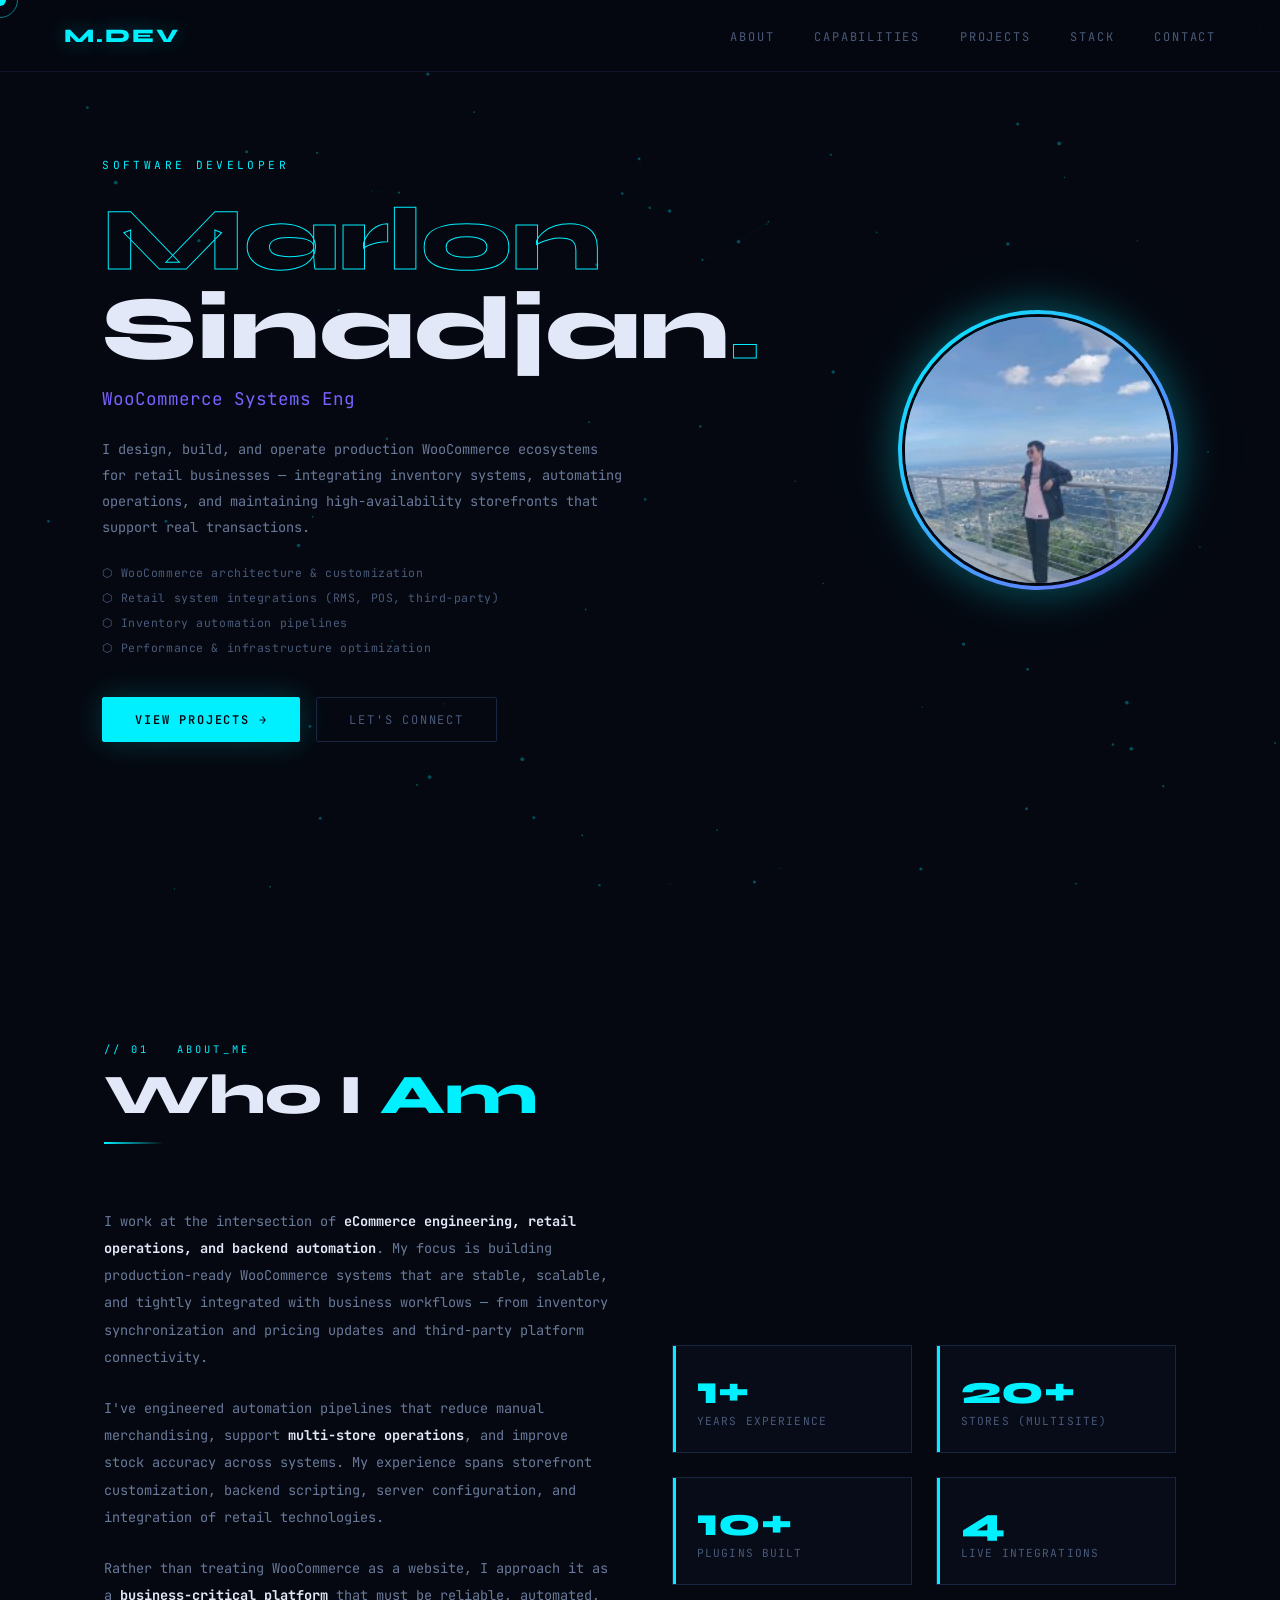
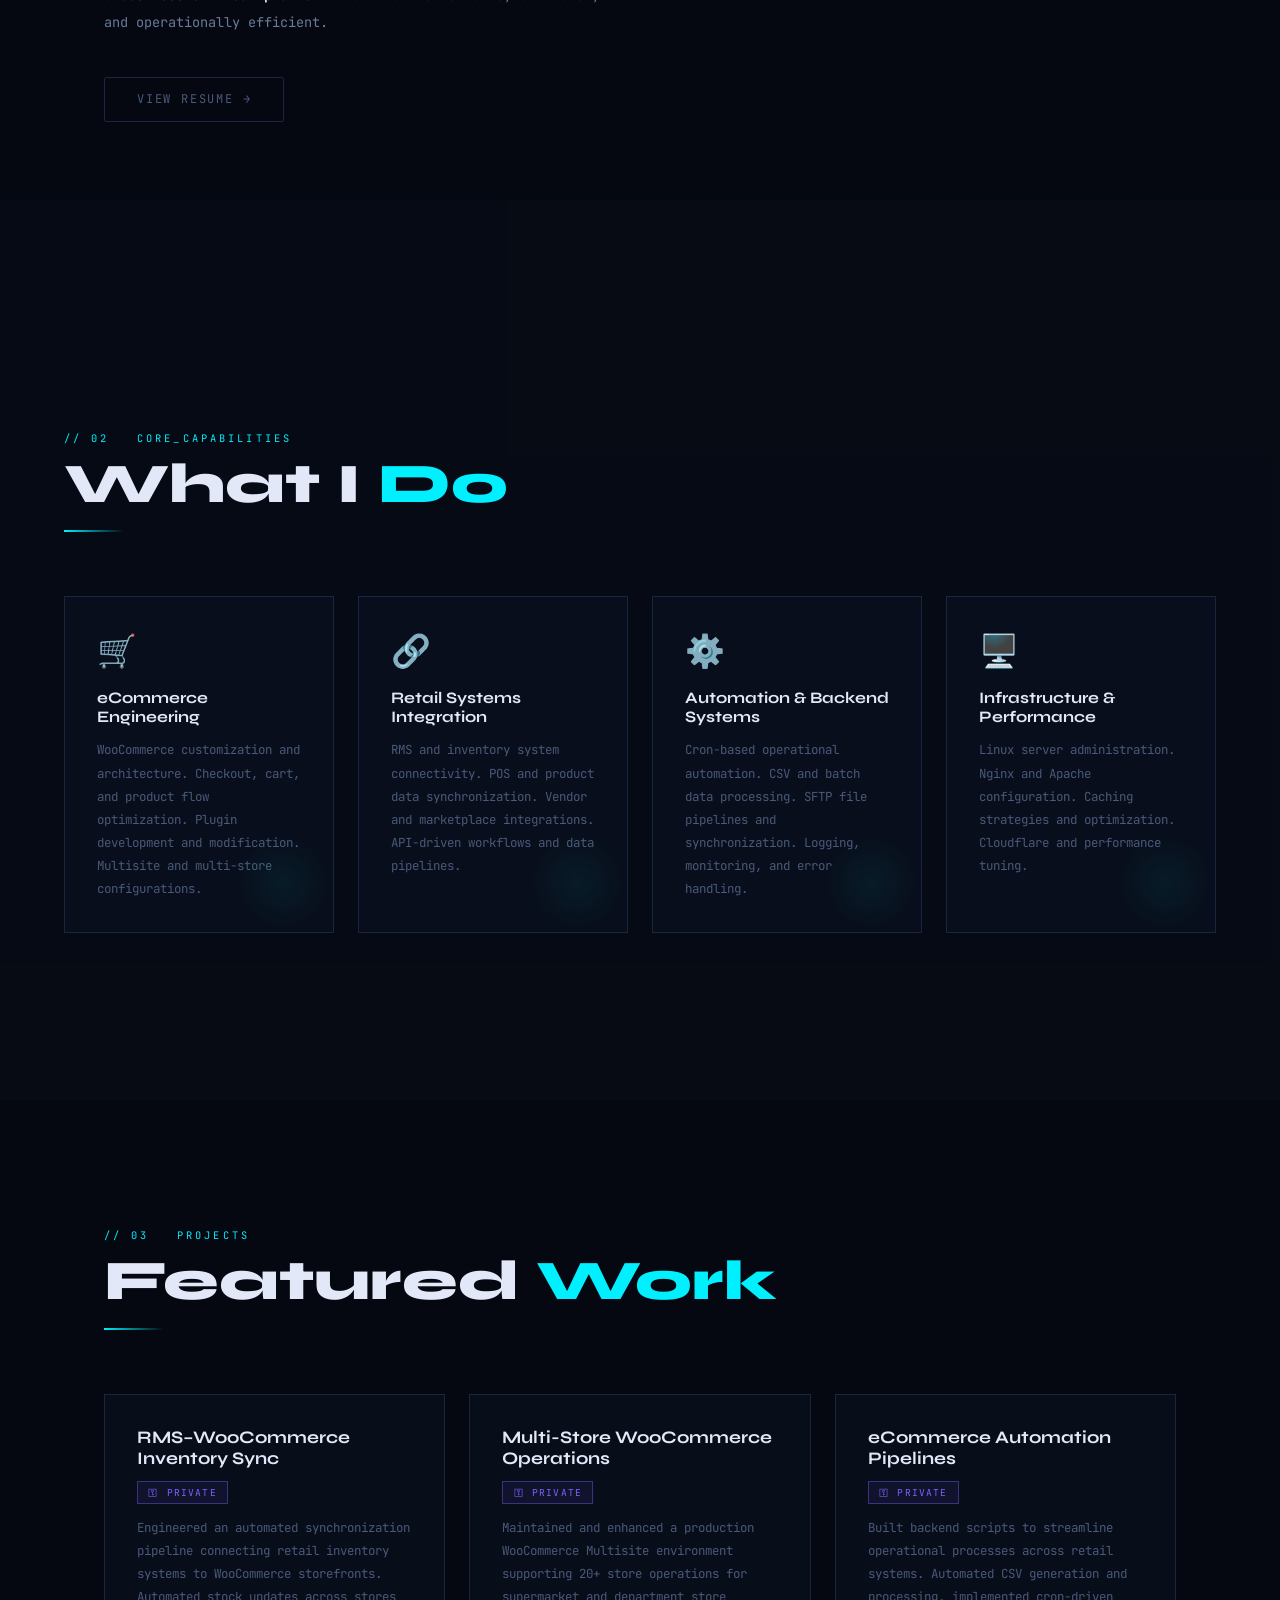
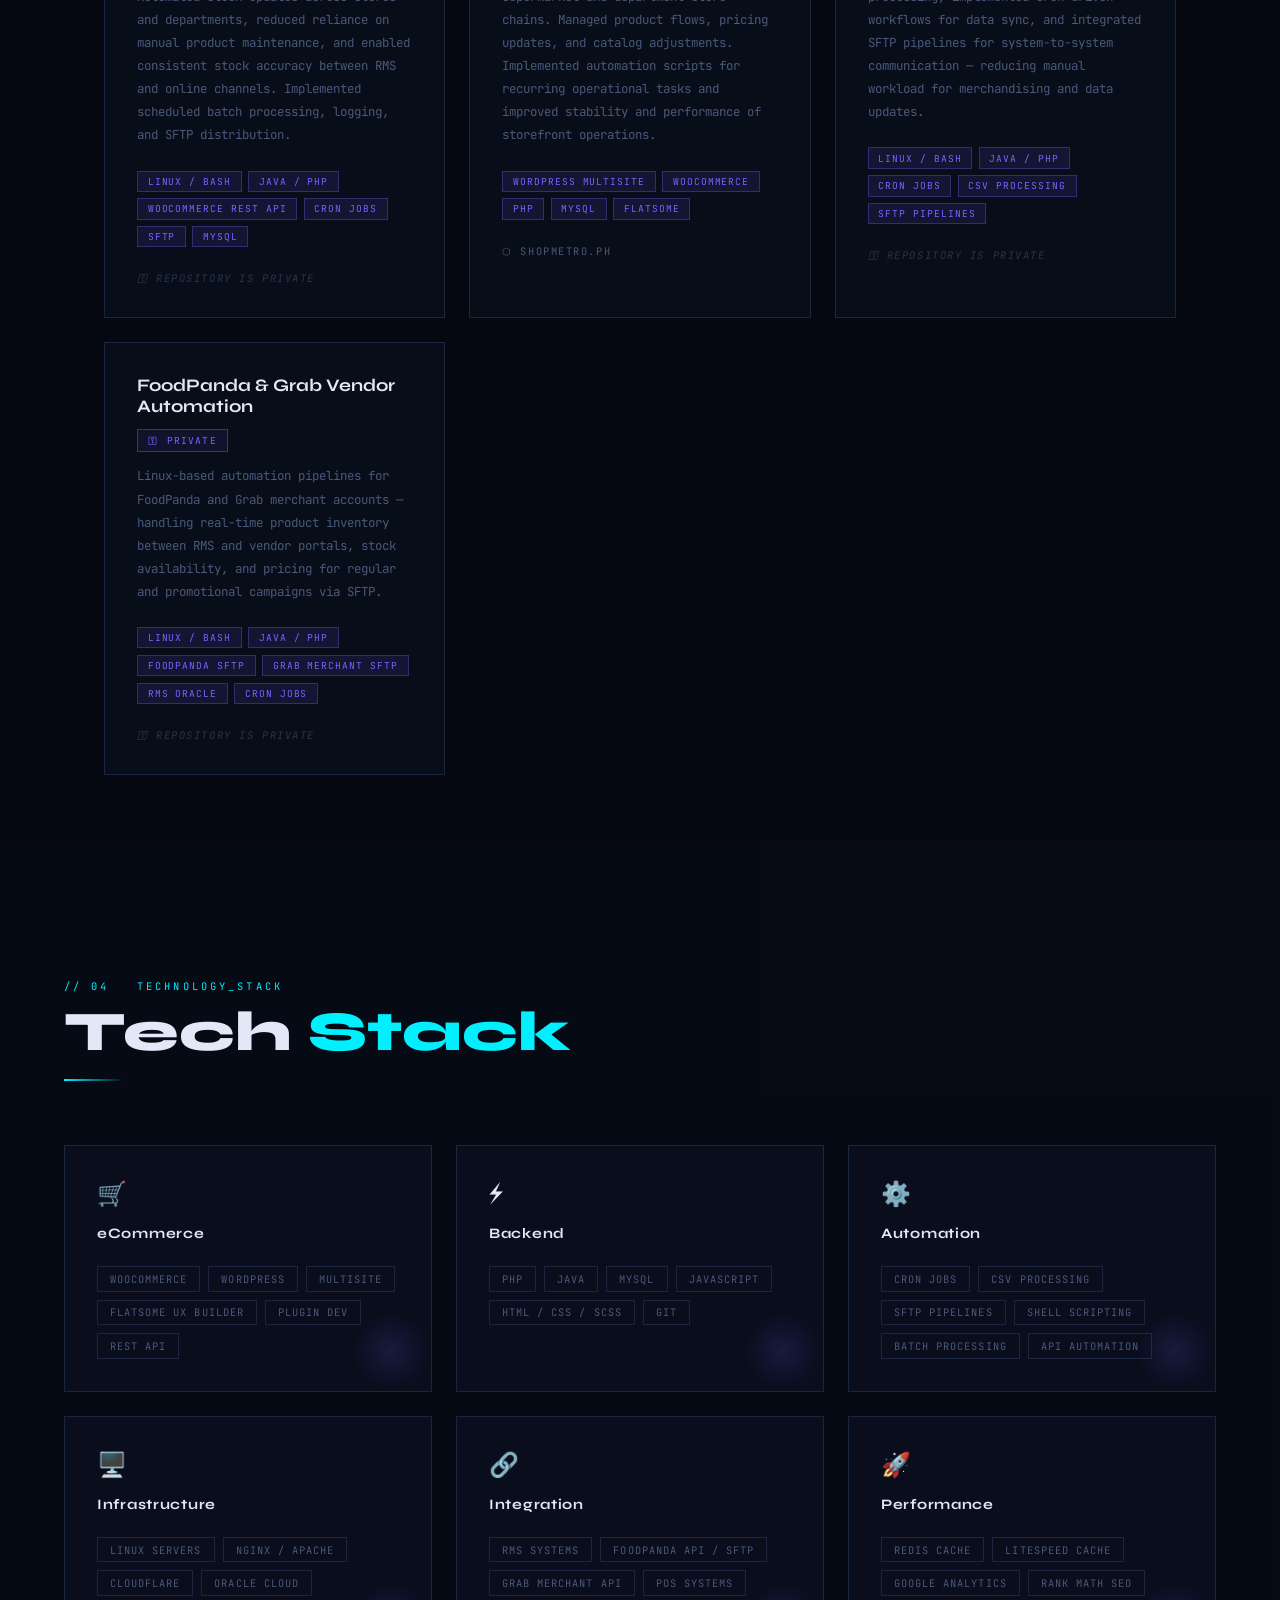
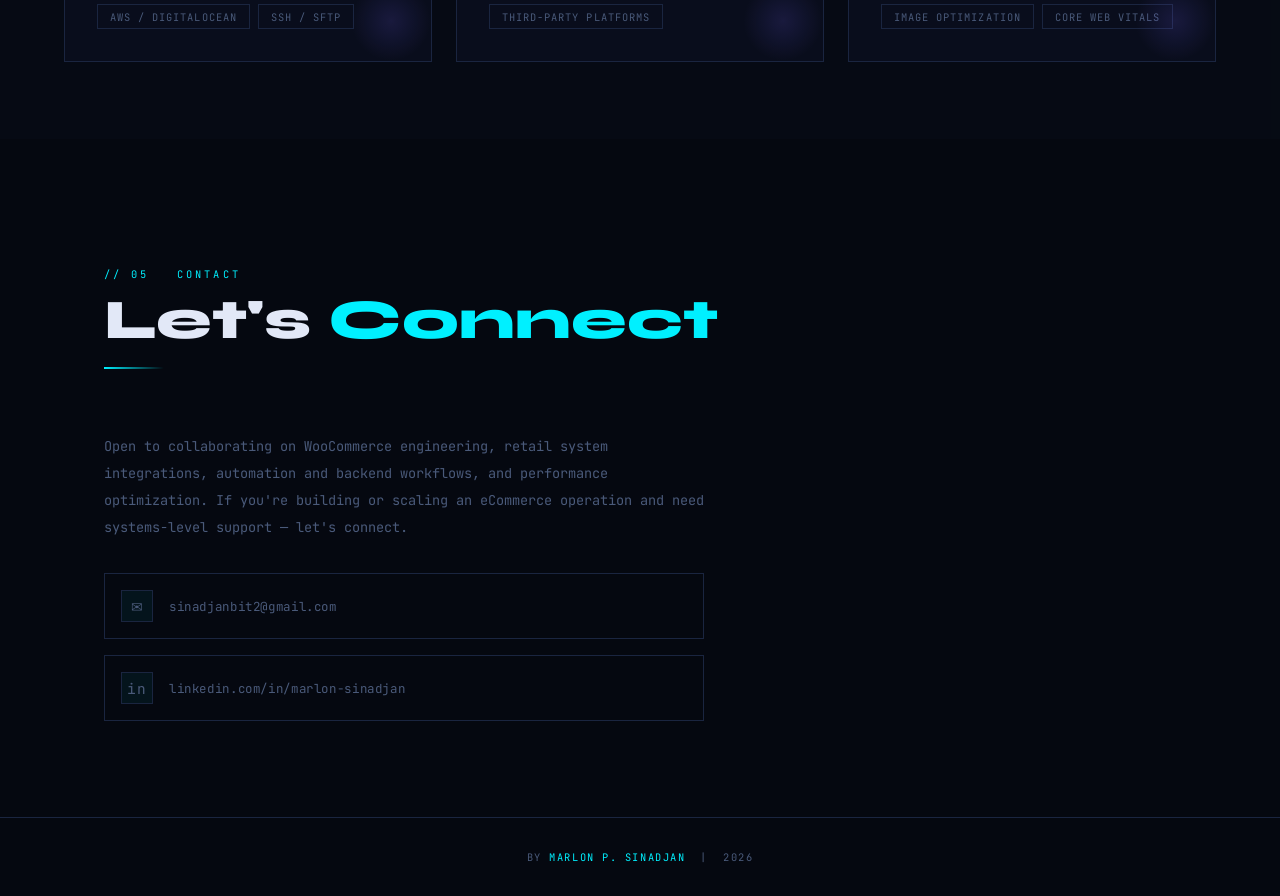
==== index.html @ 2c8cfad9 "Removed github contact link" ====
<!DOCTYPE html>
<html lang="en">
<head>
  <meta charset="UTF-8" />
  <meta name="viewport" content="width=device-width, initial-scale=1.0"/>
  <title>Marlon Sinadjan — Software Developer</title>

  <!-- Google Fonts -->
  <link
    href="https://fonts.googleapis.com/css2?family=Syne:wght@400;700;800&family=JetBrains+Mono:wght@300;400;600&display=swap"
    rel="stylesheet"
  />

  <!-- Stylesheet -->
  <link rel="stylesheet" href="style.css" />
</head>
<body>

  <!-- ── Custom Cursor ──────────────────────────────────── -->
  <div class="cursor"      id="cursor"></div>
  <div class="cursor-ring" id="cursorRing"></div>

  <!-- ── Animated Canvas Background ────────────────────── -->
  <canvas id="bg-canvas"></canvas>

  <!-- ── Navigation ─────────────────────────────────────── -->
  <nav>
    <div class="logo">M.DEV</div>
    <ul class="nav-links">
      <li><a href="#about">About</a></li>
      <li><a href="#capabilities">Capabilities</a></li>
      <li><a href="#projects">Projects</a></li>
      <li><a href="#stack">Stack</a></li>
      <li><a href="#contact">Contact</a></li>
    </ul>
  </nav>

  <!-- ── HERO ───────────────────────────────────────────── -->
  <section id="hero">
    <div class="hero-content">
      <div class="hero-text">
        <p class="hero-label">Software Developer</p>

        <h1 class="hero-name">
          <span class="glitch">Marlon</span><br>
          Sinadjan<span>.</span>
        </h1>

        <p class="hero-role">
          <span class="typed" id="typed"></span>
        </p>

        <p class="hero-desc">
          I design, build, and operate production WooCommerce ecosystems for retail businesses —
          integrating inventory systems, automating operations, and maintaining high-availability
          storefronts that support real transactions.
        </p>

        <div class="hero-specializations">
          <span class="hero-spec-item">⬡ WooCommerce architecture & customization</span>
          <span class="hero-spec-item">⬡ Retail system integrations (RMS, POS, third-party)</span>
          <span class="hero-spec-item">⬡ Inventory automation pipelines</span>
          <span class="hero-spec-item">⬡ Performance & infrastructure optimization</span>
        </div>

        <div class="hero-cta">
          <a href="#projects" class="btn btn-primary">View Projects →</a>
          <a href="#contact"  class="btn btn-ghost">Let's Connect</a>
        </div>
      </div>

      <div class="hero-photo">
        <div class="photo-ring">
          <img src="profile.jpg" alt="Marlon Sinadjan" />
        </div>
      </div>
    </div>
  </section>

  <!-- ── ABOUT ──────────────────────────────────────────── -->
  <section id="about">
    <div class="section-header">
      <span class="section-num">// 01 &nbsp; ABOUT_ME</span>
      <h2 class="section-title">Who I <span>Am</span></h2>
      <div class="section-line"></div>
    </div>

    <div class="about-grid">
      <div class="about-text">
        <p>
          I work at the intersection of <strong>eCommerce engineering, retail operations,
          and backend automation</strong>. My focus is building production-ready WooCommerce
          systems that are stable, scalable, and tightly integrated with business workflows —
          from inventory synchronization and pricing updates and third-party platform
          connectivity.
        </p>
        <p>
          I've engineered automation pipelines that reduce manual merchandising, support
          <strong>multi-store operations</strong>, and improve stock accuracy across systems.
          My experience spans storefront customization, backend scripting, server configuration,
          and integration of retail technologies.
        </p>
        <p>
          Rather than treating WooCommerce as a website, I approach it as a
          <strong>business-critical platform</strong> that must be reliable, automated,
          and operationally efficient.
        </p>
        <a href="https://drive.google.com/file/d/1f6jyJkYjkloH6QEk32rkkA7pidsAauLK/view?usp=drive_link"
           class="btn btn-ghost"
           style="margin-top: 1rem; display: inline-flex;"
           target="_blank"
           rel="noopener">
          View Resume →
        </a>
      </div>

      <div class="stat-grid">
        <div class="stat-card">
          <div class="stat-num">1+</div>
          <div class="stat-label">Years Experience</div>
        </div>
        <div class="stat-card">
          <div class="stat-num">20+</div>
          <div class="stat-label">Stores (Multisite)</div>
        </div>
        <div class="stat-card">
          <div class="stat-num">10+</div>
          <div class="stat-label">Plugins Built</div>
        </div>
        <div class="stat-card">
          <div class="stat-num">4</div>
          <div class="stat-label">Live Integrations</div>
        </div>
      </div>
    </div>
  </section>

  <!-- ── CORE CAPABILITIES ──────────────────────────────── -->
  <section id="capabilities">
    <div style="max-width: 1200px; margin: 0 auto; width: 100%;">
      <div class="section-header">
        <span class="section-num">// 02 &nbsp; CORE_CAPABILITIES</span>
        <h2 class="section-title">What I <span>Do</span></h2>
        <div class="section-line"></div>
      </div>

      <div class="spec-grid">

        <div class="spec-card">
          <span class="spec-icon">🛒</span>
          <h3 class="spec-title">eCommerce Engineering</h3>
          <p class="spec-desc">
            WooCommerce customization and architecture. Checkout, cart, and product flow
            optimization. Plugin development and modification. Multisite and multi-store
            configurations.
          </p>
        </div>

        <div class="spec-card">
          <span class="spec-icon">🔗</span>
          <h3 class="spec-title">Retail Systems Integration</h3>
          <p class="spec-desc">
            RMS and inventory system connectivity. POS and product data synchronization.
            Vendor and marketplace integrations. API-driven workflows and data pipelines.
          </p>
        </div>

        <div class="spec-card">
          <span class="spec-icon">⚙️</span>
          <h3 class="spec-title">Automation & Backend Systems</h3>
          <p class="spec-desc">
            Cron-based operational automation. CSV and batch data processing.
            SFTP file pipelines and synchronization. Logging, monitoring, and error handling.
          </p>
        </div>

        <div class="spec-card">
          <span class="spec-icon">🖥️</span>
          <h3 class="spec-title">Infrastructure & Performance</h3>
          <p class="spec-desc">
            Linux server administration. Nginx and Apache configuration.
            Caching strategies and optimization. Cloudflare and performance tuning.
          </p>
        </div>

      </div>
    </div>
  </section>

  <!-- ── PROJECTS ───────────────────────────────────────── -->
  <section id="projects">
    <div class="section-header">
      <span class="section-num">// 03 &nbsp; PROJECTS</span>
      <h2 class="section-title">Featured <span>Work</span></h2>
      <div class="section-line"></div>
    </div>

    <div class="projects-grid">

      <div class="project-card">
        <div class="project-title-row">
          <h3 class="project-name">RMS–WooCommerce Inventory Sync</h3>
          <span class="private-badge">⚿ Private</span>
        </div>
        <p class="project-desc">
          Engineered an automated synchronization pipeline connecting retail inventory systems
          to WooCommerce storefronts. Automated stock updates across stores and departments,
          reduced reliance on manual product maintenance, and enabled consistent stock accuracy
          between RMS and online channels. Implemented scheduled batch processing, logging,
          and SFTP distribution.
        </p>
        <div class="project-tech">
          <span class="tech-badge">Linux / Bash</span>
          <span class="tech-badge">Java / PHP</span>
          <span class="tech-badge">WooCommerce REST API</span>
          <span class="tech-badge">Cron Jobs</span>
          <span class="tech-badge">SFTP</span>
          <span class="tech-badge">MySQL</span>
        </div>
        <div class="project-links">
          <span class="project-link muted">⚿ Repository is Private</span>
        </div>
      </div>

      <div class="project-card">
        <div class="project-title-row">
          <h3 class="project-name">Multi-Store WooCommerce Operations</h3>
          <span class="private-badge">⚿ Private</span>
        </div>
        <p class="project-desc">
          Maintained and enhanced a production WooCommerce Multisite environment supporting
          20+ store operations for supermarket and department store chains. Managed product flows,
          pricing updates, and catalog adjustments. Implemented automation scripts for recurring
          operational tasks and improved stability and performance of storefront operations.
        </p>
        <div class="project-tech">
          <span class="tech-badge">WordPress Multisite</span>
          <span class="tech-badge">WooCommerce</span>
          <span class="tech-badge">PHP</span>
          <span class="tech-badge">MySQL</span>
          <span class="tech-badge">Flatsome</span>
        </div>
        <div class="project-links">
          <a href="https://shopmetro.ph" class="project-link" target="_blank" rel="noopener">⬡ shopmetro.ph</a>
        </div>
      </div>

      <div class="project-card">
        <div class="project-title-row">
          <h3 class="project-name">eCommerce Automation Pipelines</h3>
          <span class="private-badge">⚿ Private</span>
        </div>
        <p class="project-desc">
          Built backend scripts to streamline operational processes across retail systems.
          Automated CSV generation and processing, implemented cron-driven workflows for
          data sync, and integrated SFTP pipelines for system-to-system communication —
          reducing manual workload for merchandising and data updates.
        </p>
        <div class="project-tech">
          <span class="tech-badge">Linux / Bash</span>
          <span class="tech-badge">Java / PHP</span>
          <span class="tech-badge">Cron Jobs</span>
          <span class="tech-badge">CSV Processing</span>
          <span class="tech-badge">SFTP Pipelines</span>
        </div>
        <div class="project-links">
          <span class="project-link muted">⚿ Repository is Private</span>
        </div>
      </div>

      <div class="project-card">
        <div class="project-title-row">
          <h3 class="project-name">FoodPanda & Grab Vendor Automation</h3>
          <span class="private-badge">⚿ Private</span>
        </div>
        <p class="project-desc">
          Linux-based automation pipelines for FoodPanda and Grab merchant accounts —
          handling real-time product inventory between RMS and vendor portals, stock
          availability, and pricing for regular and promotional campaigns via SFTP.
        </p>
        <div class="project-tech">
          <span class="tech-badge">Linux / Bash</span>
          <span class="tech-badge">Java / PHP</span>
          <span class="tech-badge">FoodPanda SFTP</span>
          <span class="tech-badge">Grab Merchant SFTP</span>
          <span class="tech-badge">RMS Oracle</span>
          <span class="tech-badge">Cron Jobs</span>
        </div>
        <div class="project-links">
          <span class="project-link muted">⚿ Repository is Private</span>
        </div>
      </div>

    </div>
  </section>

  <!-- ── TECHNOLOGY STACK ────────────────────────────────── -->
  <section id="stack">
    <div class="section-header" style="max-width: 1200px; margin: 0 auto 4rem;">
      <span class="section-num">// 04 &nbsp; TECHNOLOGY_STACK</span>
      <h2 class="section-title">Tech <span>Stack</span></h2>
      <div class="section-line"></div>
    </div>

    <div class="skills-grid" style="max-width: 1200px; margin: 0 auto;">

      <div class="skill-category">
        <span class="cat-icon">🛒</span>
        <div class="cat-name">eCommerce</div>
        <div class="skill-tags">
          <span class="tag">WooCommerce</span>
          <span class="tag">WordPress</span>
          <span class="tag">Multisite</span>
          <span class="tag">Flatsome UX Builder</span>
          <span class="tag">Plugin Dev</span>
          <span class="tag">REST API</span>
        </div>
      </div>

      <div class="skill-category">
        <span class="cat-icon">⚡</span>
        <div class="cat-name">Backend</div>
        <div class="skill-tags">
          <span class="tag">PHP</span>
          <span class="tag">Java</span>
          <span class="tag">MySQL</span>
          <span class="tag">JavaScript</span>
          <span class="tag">HTML / CSS / SCSS</span>
          <span class="tag">Git</span>
        </div>
      </div>

      <div class="skill-category">
        <span class="cat-icon">⚙️</span>
        <div class="cat-name">Automation</div>
        <div class="skill-tags">
          <span class="tag">Cron Jobs</span>
          <span class="tag">CSV Processing</span>
          <span class="tag">SFTP Pipelines</span>
          <span class="tag">Shell Scripting</span>
          <span class="tag">Batch Processing</span>
          <span class="tag">API Automation</span>
        </div>
      </div>

      <div class="skill-category">
        <span class="cat-icon">🖥️</span>
        <div class="cat-name">Infrastructure</div>
        <div class="skill-tags">
          <span class="tag">Linux Servers</span>
          <span class="tag">Nginx / Apache</span>
          <span class="tag">Cloudflare</span>
          <span class="tag">Oracle Cloud</span>
          <span class="tag">AWS / DigitalOcean</span>
          <span class="tag">SSH / SFTP</span>
        </div>
      </div>

      <div class="skill-category">
        <span class="cat-icon">🔗</span>
        <div class="cat-name">Integration</div>
        <div class="skill-tags">
          <span class="tag">RMS Systems</span>
          <span class="tag">FoodPanda API / SFTP</span>
          <span class="tag">Grab Merchant API</span>
          <span class="tag">POS Systems</span>
          <span class="tag">Third-party Platforms</span>
        </div>
      </div>

      <div class="skill-category">
        <span class="cat-icon">🚀</span>
        <div class="cat-name">Performance</div>
        <div class="skill-tags">
          <span class="tag">Redis Cache</span>
          <span class="tag">LiteSpeed Cache</span>
          <span class="tag">Google Analytics</span>
          <span class="tag">Rank Math SEO</span>
          <span class="tag">Image Optimization</span>
          <span class="tag">Core Web Vitals</span>
        </div>
      </div>

    </div>
  </section>

  <!-- ── CONTACT ────────────────────────────────────────── -->
  <section id="contact">
    <div class="section-header">
      <span class="section-num">// 05 &nbsp; CONTACT</span>
      <h2 class="section-title">Let's <span>Connect</span></h2>
      <div class="section-line"></div>
    </div>

    <div class="contact-inner">
      <p class="contact-desc">
        Open to collaborating on WooCommerce engineering, retail system integrations,
        automation and backend workflows, and performance optimization. If you're building
        or scaling an eCommerce operation and need systems-level support — let's connect.
      </p>
      <div class="contact-links">

        <a href="mailto:sinadjanbit2@gmail.com" class="contact-link">
          <span class="link-icon">✉</span>
          sinadjanbit2@gmail.com
        </a>

        <!-- <a href="https://github.com/suigeneris1224" class="contact-link" target="_blank" rel="noopener">
          <span class="link-icon">⌥</span>
          github.com/suigeneris1224
        </a> -->

        <a href="https://www.linkedin.com/in/marlon-sinadjan-057580258" class="contact-link" target="_blank" rel="noopener">
          <span class="link-icon">in</span>
          linkedin.com/in/marlon-sinadjan
        </a>

      </div>
    </div>
  </section>

  <!-- ── Footer ─────────────────────────────────────────── -->
  <footer>
    <p>By <span>Marlon P. Sinadjan</span> &nbsp;|&nbsp; 2026</p>
  </footer>

  <!-- Script with defer -->
  <script src="main.js" defer></script>

</body>
</html>
---- style.css ----
/* ============================================================
   PORTFOLIO — Marlon Sinadjan
   style.css
   ============================================================ */

/* ── CSS Variables ────────────────────────────────────────── */
:root {
  --bg:      #050810;
  --surface: #0b1120;
  --border:  #1a2540;
  --accent:  #00f0ff;
  --accent2: #7b61ff;
  --text:    #e2e8f7;
  --muted:   #4a5a7a;
  --glow:    0 0 20px rgba(0, 240, 255, 0.3);
}

/* ── Reset ────────────────────────────────────────────────── */
*, *::before, *::after { box-sizing: border-box; margin: 0; padding: 0; }
html { scroll-behavior: smooth; }
body {
  font-family: 'JetBrains Mono', monospace;
  background: var(--bg);
  color: var(--text);
  overflow-x: hidden;
  cursor: none;
}

/* ── Custom Cursor ────────────────────────────────────────── */
.cursor {
  position: fixed; top: 0; left: 0;
  width: 12px; height: 12px;
  background: var(--accent);
  border-radius: 50%;
  pointer-events: none;
  z-index: 9999;
  display: block; opacity: 1;
  transition: transform 0.1s;
  mix-blend-mode: screen;
}
.cursor-ring {
  position: fixed; top: 0; left: 0;
  width: 36px; height: 36px;
  border: 1px solid rgba(0, 240, 255, 0.5);
  border-radius: 50%;
  pointer-events: none;
  z-index: 9998;
  display: block; opacity: 1;
  transition: transform 0.15s, width 0.2s, height 0.2s;
}

/* ── Canvas Background ────────────────────────────────────── */
#bg-canvas { position: fixed; inset: 0; z-index: 0; opacity: 0.5; }

/* ── Navigation ───────────────────────────────────────────── */
nav {
  position: fixed; top: 0; left: 0; right: 0;
  z-index: 100;
  display: flex; justify-content: space-between; align-items: center;
  padding: 1.5rem 4rem;
  border-bottom: 1px solid rgba(26, 37, 64, 0.5);
  backdrop-filter: blur(20px);
  background: rgba(5, 8, 16, 0.7);
}
.logo {
  font-family: 'Syne', sans-serif; font-weight: 800; font-size: 1.2rem;
  color: var(--accent); letter-spacing: 0.1em; text-shadow: var(--glow);
}
.nav-links { display: flex; gap: 2.5rem; list-style: none; }
.nav-links a {
  color: var(--muted); text-decoration: none; font-size: 0.75rem;
  letter-spacing: 0.15em; text-transform: uppercase;
  transition: color 0.3s; position: relative;
}
.nav-links a::after {
  content: ''; position: absolute; bottom: -4px; left: 0; right: 0;
  height: 1px; background: var(--accent);
  transform: scaleX(0); transition: transform 0.3s;
}
.nav-links a:hover { color: var(--accent); }
.nav-links a:hover::after { transform: scaleX(1); }

/* ── Sections ─────────────────────────────────────────────── */
section {
  position: relative; z-index: 1;
  min-height: 100vh;
  display: flex; flex-direction: column; justify-content: center;
  padding: 8rem 4rem 4rem;
  max-width: 1200px; margin: 0 auto;
}

/* ── Hero ─────────────────────────────────────────────────── */
#hero {
  min-height: 100vh; max-width: 100%;
  padding: 0 8vw; justify-content: center;
}

.hero-content {
  display: flex;
  align-items: center;
  justify-content: space-between;
  gap: 4rem;
  width: 100%;
}

.hero-text { flex: 1; }

.hero-label {
  font-size: 0.7rem; letter-spacing: 0.3em; color: var(--accent);
  text-transform: uppercase; margin-bottom: 1.5rem;
  opacity: 0; animation: fadeUp 0.8s 0.3s forwards;
}
.hero-name {
  font-family: 'Syne', sans-serif;
  font-size: clamp(3rem, 7vw, 6rem); font-weight: 800; line-height: 1.0;
  margin-bottom: 0.75rem; opacity: 0; animation: fadeUp 0.8s 0.5s forwards;
}
.hero-name span { color: transparent; -webkit-text-stroke: 1px var(--accent); }

.hero-role {
  font-size: clamp(0.85rem, 1.8vw, 1.1rem);
  color: var(--accent2);
  margin-bottom: 1.5rem;
  min-height: 1.5em;
  opacity: 0; animation: fadeUp 0.8s 0.7s forwards;
}

.hero-desc {
  max-width: 520px; font-size: 0.85rem; line-height: 1.9; color: #6a7a9a;
  margin-bottom: 1.5rem; opacity: 0; animation: fadeUp 0.8s 0.9s forwards;
}

.hero-specializations {
  display: flex; flex-direction: column; gap: 0.4rem;
  margin-bottom: 2.5rem;
  opacity: 0; animation: fadeUp 0.8s 1.0s forwards;
}

.hero-spec-item {
  font-size: 0.72rem;
  color: var(--muted);
  letter-spacing: 0.05em;
  line-height: 1.6;
}

.hero-cta {
  display: flex; gap: 1rem; flex-wrap: wrap;
  opacity: 0; animation: fadeUp 0.8s 1.1s forwards;
}

/* ── Profile Photo ────────────────────────────────────────── */
.hero-photo {
  flex-shrink: 0;
  opacity: 0;
  animation: fadeUp 0.8s 1.3s forwards;
}

.photo-ring {
  position: relative;
  width: 280px; height: 280px;
  border-radius: 50%;
  padding: 4px;
  background: linear-gradient(135deg, var(--accent), var(--accent2));
  box-shadow: 0 0 40px rgba(0, 240, 255, 0.3), 0 0 80px rgba(0, 240, 255, 0.1);
  animation: glowPulse 4s ease-in-out infinite;
}

.photo-ring img {
  width: 100%; height: 100%;
  border-radius: 50%;
  object-fit: cover;
  object-position: top;
  border: 3px solid var(--bg);
  display: block;
}

@keyframes glowPulse {
  0%, 100% { box-shadow: 0 0 40px rgba(0, 240, 255, 0.4), 0 0 80px rgba(0, 240, 255, 0.1); }
  50%       { box-shadow: 0 0 40px rgba(123, 97, 255, 0.4), 0 0 80px rgba(123, 97, 255, 0.15); }
}

/* ── Buttons ──────────────────────────────────────────────── */
.btn {
  display: inline-flex; align-items: center; gap: 0.5rem;
  padding: 0.85rem 2rem;
  font-family: 'JetBrains Mono', monospace; font-size: 0.75rem;
  letter-spacing: 0.15em; text-transform: uppercase;
  text-decoration: none; border-radius: 2px; transition: all 0.3s; cursor: none;
}
.btn-primary {
  background: var(--accent); color: var(--bg); font-weight: 600;
  border: 1px solid var(--accent); box-shadow: 0 0 30px rgba(0, 240, 255, 0.2);
}
.btn-primary:hover {
  background: transparent; color: var(--accent);
  box-shadow: 0 0 40px rgba(0, 240, 255, 0.4);
}
.btn-ghost { background: transparent; color: var(--muted); border: 1px solid var(--border); }
.btn-ghost:hover { border-color: var(--accent2); color: var(--accent2); }

/* ── Section Header ───────────────────────────────────────── */
.section-header {
  margin-bottom: 4rem;
  opacity: 1; transform: none; transition: none;
}
.section-header.visible { opacity: 1; transform: none; }

@media (prefers-reduced-motion: reduce) {
  .section-header, .skill-category, .project-card, .spec-card {
    opacity: 1 !important; transform: none !important; transition: none !important;
  }
}

.section-num {
  font-size: 0.65rem; letter-spacing: 0.3em; color: var(--accent);
  text-transform: uppercase; display: block; margin-bottom: 0.5rem;
}
.section-title {
  font-family: 'Syne', sans-serif;
  font-size: clamp(2rem, 5vw, 3.5rem); font-weight: 800; line-height: 1.1;
}
.section-title span { color: var(--accent); }
.section-line {
  width: 60px; height: 2px;
  background: linear-gradient(to right, var(--accent), transparent); margin-top: 1rem;
}

/* ── About ────────────────────────────────────────────────── */
.about-grid { display: grid; grid-template-columns: 1fr 1fr; gap: 4rem; align-items: center; }
.about-text p { font-size: 0.85rem; line-height: 2; color: #6a7a9a; margin-bottom: 1.5rem; }
.about-text p strong { color: var(--text); }
.stat-grid { display: grid; grid-template-columns: 1fr 1fr; gap: 1.5rem; }
.stat-card {
  border: 1px solid var(--border); padding: 1.5rem;
  position: relative; overflow: hidden;
  transition: border-color 0.3s; background: rgba(11, 17, 32, 0.5);
}
.stat-card::before {
  content: ''; position: absolute; top: 0; left: 0;
  width: 3px; height: 100%; background: var(--accent);
}
.stat-card:hover { border-color: var(--accent); }
.stat-num {
  font-family: 'Syne', sans-serif; font-size: 2.5rem; font-weight: 800;
  color: var(--accent); line-height: 1;
}
.stat-label {
  font-size: 0.7rem; color: var(--muted); letter-spacing: 0.1em;
  text-transform: uppercase; margin-top: 0.25rem;
}

/* ── Capabilities / Specializations ──────────────────────── */
#capabilities { background: rgba(11, 17, 32, 0.3); max-width: 100%; }
.spec-grid { display: grid; grid-template-columns: repeat(auto-fit, minmax(260px, 1fr)); gap: 1.5rem; }
.spec-card {
  border: 1px solid var(--border); padding: 2rem;
  background: rgba(11, 17, 32, 0.6);
  position: relative; overflow: hidden;
  opacity: 1; transform: none;
  transition: border-color 0.3s, box-shadow 0.3s;
}
.spec-card.visible { opacity: 1; transform: none; }
.spec-card::after {
  content: ''; position: absolute; bottom: 0; right: 0;
  width: 100px; height: 100px;
  background: radial-gradient(circle, rgba(0, 240, 255, 0.06), transparent 70%);
  pointer-events: none;
}
.spec-card:hover {
  border-color: var(--accent);
  transform: translateY(-3px);
  box-shadow: 0 12px 40px rgba(0, 240, 255, 0.08);
}
.spec-icon { font-size: 2rem; margin-bottom: 1rem; display: block; }
.spec-title {
  font-family: 'Syne', sans-serif; font-size: 1rem; font-weight: 700;
  margin-bottom: 0.75rem; color: var(--text);
}
.spec-desc { font-size: 0.78rem; line-height: 1.85; color: var(--muted); }

/* ── Technology Stack ─────────────────────────────────────── */
#stack { background: rgba(11, 17, 32, 0.3); max-width: 100%; }
#stack > * { max-width: 1200px; margin-left: auto; margin-right: auto; width: 100%; }
.skills-grid { display: grid; grid-template-columns: repeat(auto-fit, minmax(280px, 1fr)); gap: 1.5rem; }
.skill-category {
  border: 1px solid var(--border); padding: 2rem;
  background: rgba(11, 17, 32, 0.7);
  position: relative; overflow: hidden;
  opacity: 1; transform: none;
  transition: border-color 0.3s;
}
.skill-category.visible { opacity: 1; transform: none; }
.skill-category:hover { border-color: var(--accent2); }
.skill-category::after {
  content: ''; position: absolute; bottom: 0; right: 0;
  width: 80px; height: 80px;
  background: radial-gradient(circle, rgba(123, 97, 255, 0.15), transparent 70%);
}
.cat-icon { font-size: 1.5rem; margin-bottom: 1rem; display: block; }
.cat-name {
  font-family: 'Syne', sans-serif; font-size: 0.9rem; font-weight: 700;
  color: var(--text); margin-bottom: 1.5rem; letter-spacing: 0.05em;
}
.skill-tags { display: flex; flex-wrap: wrap; gap: 0.5rem; }
.tag {
  font-size: 0.65rem; letter-spacing: 0.1em; padding: 0.3rem 0.75rem;
  border: 1px solid var(--border); color: var(--muted);
  text-transform: uppercase; transition: all 0.2s;
}
.tag:hover { border-color: var(--accent); color: var(--accent); background: rgba(0, 240, 255, 0.05); }

/* ── Private Badge ────────────────────────────────────────── */
.project-title-row {
  display: flex; align-items: center; justify-content: space-between;
  gap: 0.75rem; margin-bottom: 0.75rem; flex-wrap: wrap;
}
.project-title-row .project-name { margin-bottom: 0; }
.private-badge {
  font-size: 0.6rem; letter-spacing: 0.12em; text-transform: uppercase;
  padding: 0.25rem 0.65rem;
  border: 1px solid rgba(123, 97, 255, 0.4);
  background: rgba(123, 97, 255, 0.08);
  color: var(--accent2); white-space: nowrap; flex-shrink: 0;
}
.project-link.muted {
  color: var(--muted); opacity: 0.5;
  cursor: default; pointer-events: none; font-style: italic;
}

/* ── Projects ─────────────────────────────────────────────── */
.projects-grid { display: grid; grid-template-columns: repeat(auto-fit, minmax(340px, 1fr)); gap: 1.5rem; }
.project-card {
  border: 1px solid var(--border); background: rgba(11, 17, 32, 0.7);
  padding: 2rem; position: relative; overflow: hidden;
  opacity: 1; transform: none;
  transition: border-color 0.3s, box-shadow 0.4s, transform 0.3s;
}
.project-card.visible { opacity: 1; transform: none; }
.project-card::before {
  content: ''; position: absolute; top: -1px; left: 0;
  width: 0; height: 2px;
  background: linear-gradient(to right, var(--accent), var(--accent2));
  transition: width 0.4s;
}
.project-card:hover::before { width: 100%; }
.project-card:hover {
  border-color: rgba(0, 240, 255, 0.3);
  box-shadow: 0 20px 60px rgba(0, 0, 0, 0.5), 0 0 30px rgba(0, 240, 255, 0.05);
  transform: translateY(-4px);
}
.project-name { font-family: 'Syne', sans-serif; font-size: 1.1rem; font-weight: 700; margin-bottom: 0.75rem; }
.project-desc { font-size: 0.78rem; line-height: 1.85; color: var(--muted); margin-bottom: 1.5rem; }
.project-tech { display: flex; flex-wrap: wrap; gap: 0.4rem; margin-bottom: 1.5rem; }
.tech-badge {
  font-size: 0.6rem; padding: 0.2rem 0.6rem;
  background: rgba(123, 97, 255, 0.1);
  border: 1px solid rgba(123, 97, 255, 0.3);
  color: var(--accent2); text-transform: uppercase; letter-spacing: 0.1em;
}
.project-links { display: flex; gap: 1rem; }
.project-link {
  font-size: 0.65rem; letter-spacing: 0.15em; text-transform: uppercase;
  color: var(--muted); text-decoration: none;
  display: flex; align-items: center; gap: 0.4rem; transition: color 0.2s;
}
.project-link:hover { color: var(--accent); }

/* ── Contact ──────────────────────────────────────────────── */
#contact { min-height: auto; padding-bottom: 6rem; }
.contact-inner { display: flex; flex-direction: column; max-width: 600px; gap: 2rem; }
.contact-desc { font-size: 0.85rem; line-height: 2; color: var(--muted); }
.contact-links { display: flex; flex-direction: column; gap: 1rem; }
.contact-link {
  display: flex; align-items: center; gap: 1rem;
  text-decoration: none; color: var(--muted);
  font-size: 0.78rem; letter-spacing: 0.05em;
  padding: 1rem; border: 1px solid var(--border);
  transition: color 0.3s, border-color 0.3s, padding-left 0.3s;
}
.contact-link:hover { color: var(--accent); border-color: var(--accent); padding-left: 1.5rem; }
.contact-link .link-icon {
  width: 32px; height: 32px;
  background: rgba(0, 240, 255, 0.05);
  border: 1px solid var(--border);
  display: flex; align-items: center; justify-content: center;
  font-size: 0.9rem; flex-shrink: 0;
}

/* ── Footer ───────────────────────────────────────────────── */
footer {
  position: relative; z-index: 1; text-align: center; padding: 2rem;
  border-top: 1px solid var(--border);
  font-size: 0.65rem; letter-spacing: 0.15em; color: var(--muted); text-transform: uppercase;
}
footer span { color: var(--accent); }

/* ── Scrollbar ────────────────────────────────────────────── */
::-webkit-scrollbar { width: 4px; }
::-webkit-scrollbar-track { background: var(--bg); }
::-webkit-scrollbar-thumb { background: var(--accent2); }

/* ── Animations ───────────────────────────────────────────── */
@keyframes fadeUp {
  from { opacity: 0; transform: translateY(30px); }
  to   { opacity: 1; transform: none; }
}
.hero-name:hover .glitch { animation: glitch 0.4s steps(1) forwards; }
@keyframes glitch {
  0%   { text-shadow: 2px 0 var(--accent), -2px 0 var(--accent2); }
  25%  { text-shadow: -3px 0 var(--accent2), 3px 0 var(--accent); }
  50%  { text-shadow: 3px 2px var(--accent), -3px -2px var(--accent2); }
  75%  { text-shadow: -2px 3px var(--accent2), 2px -3px var(--accent); }
  100% { text-shadow: none; }
}

/* ── Responsive ───────────────────────────────────────────── */
@media (max-width: 900px) {
  .hero-content { flex-direction: column-reverse; text-align: center; gap: 2.5rem; }
  .photo-ring { width: 200px; height: 200px; }
  .hero-cta { justify-content: center; }
  .hero-specializations { align-items: center; }
  .hero-desc { max-width: 100%; }
}

@media (max-width: 768px) {
  nav { padding: 1.2rem 1.5rem; }
  .nav-links { gap: 1rem; font-size: 0.65rem; }
  section { padding: 6rem 1.5rem 3rem; }
  #hero { padding: 4rem 1.5rem 3rem; min-height: auto; }
  .about-grid { grid-template-columns: 1fr; gap: 2rem; }
  .hero-name { font-size: clamp(2.5rem, 12vw, 4rem); }
  .photo-ring { width: 160px; height: 160px; }
}
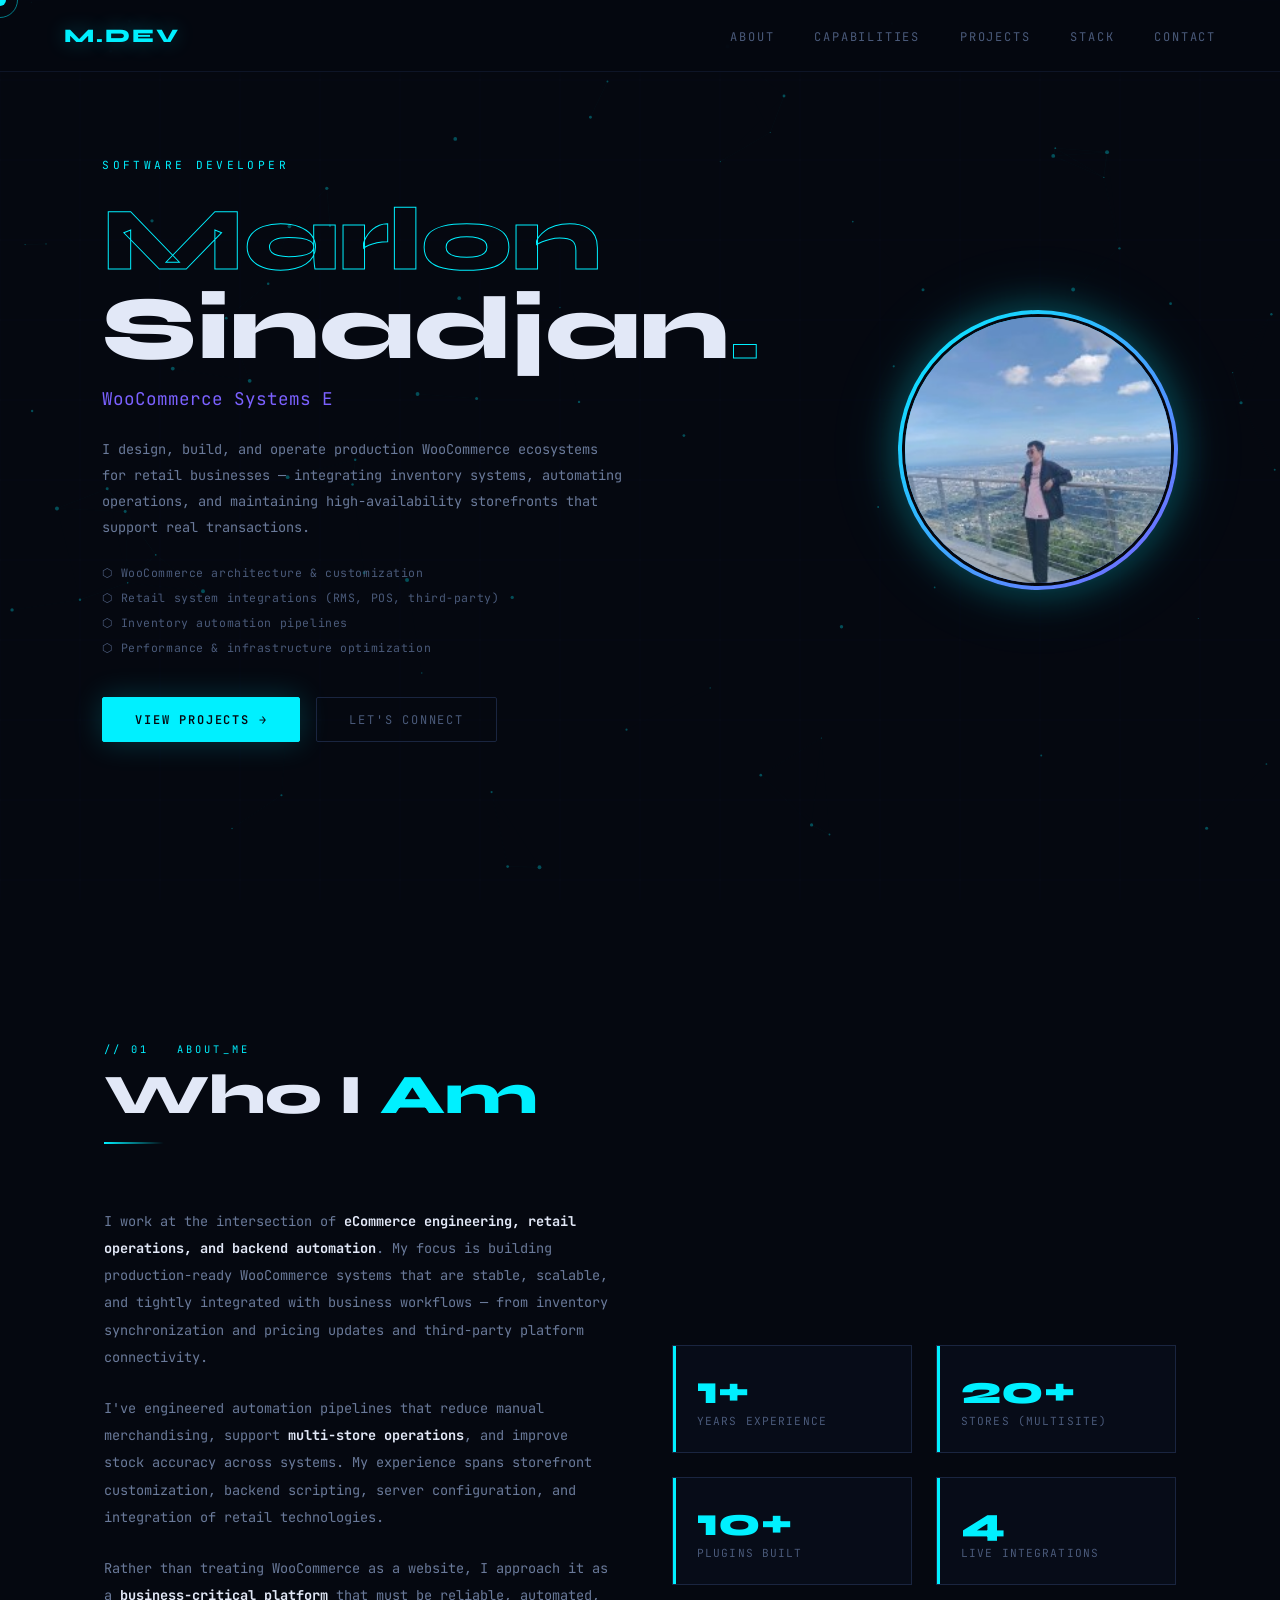
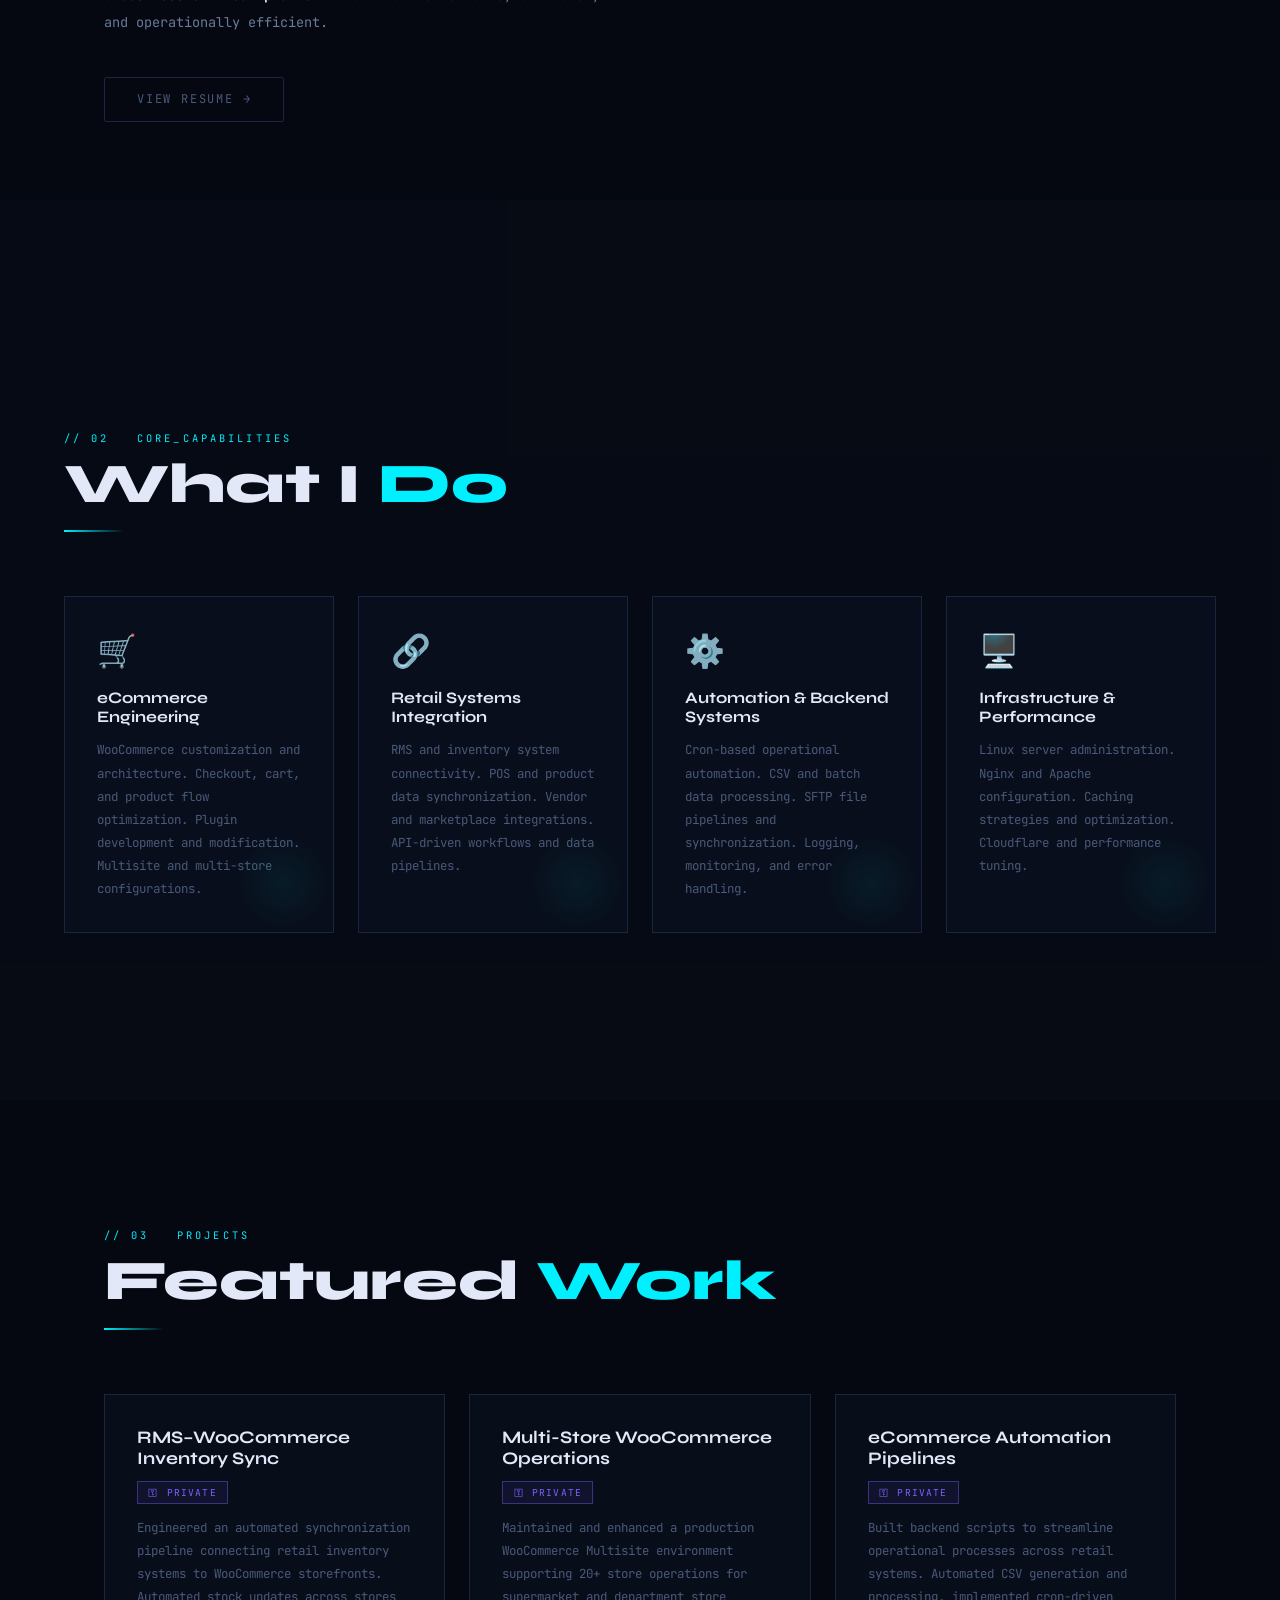
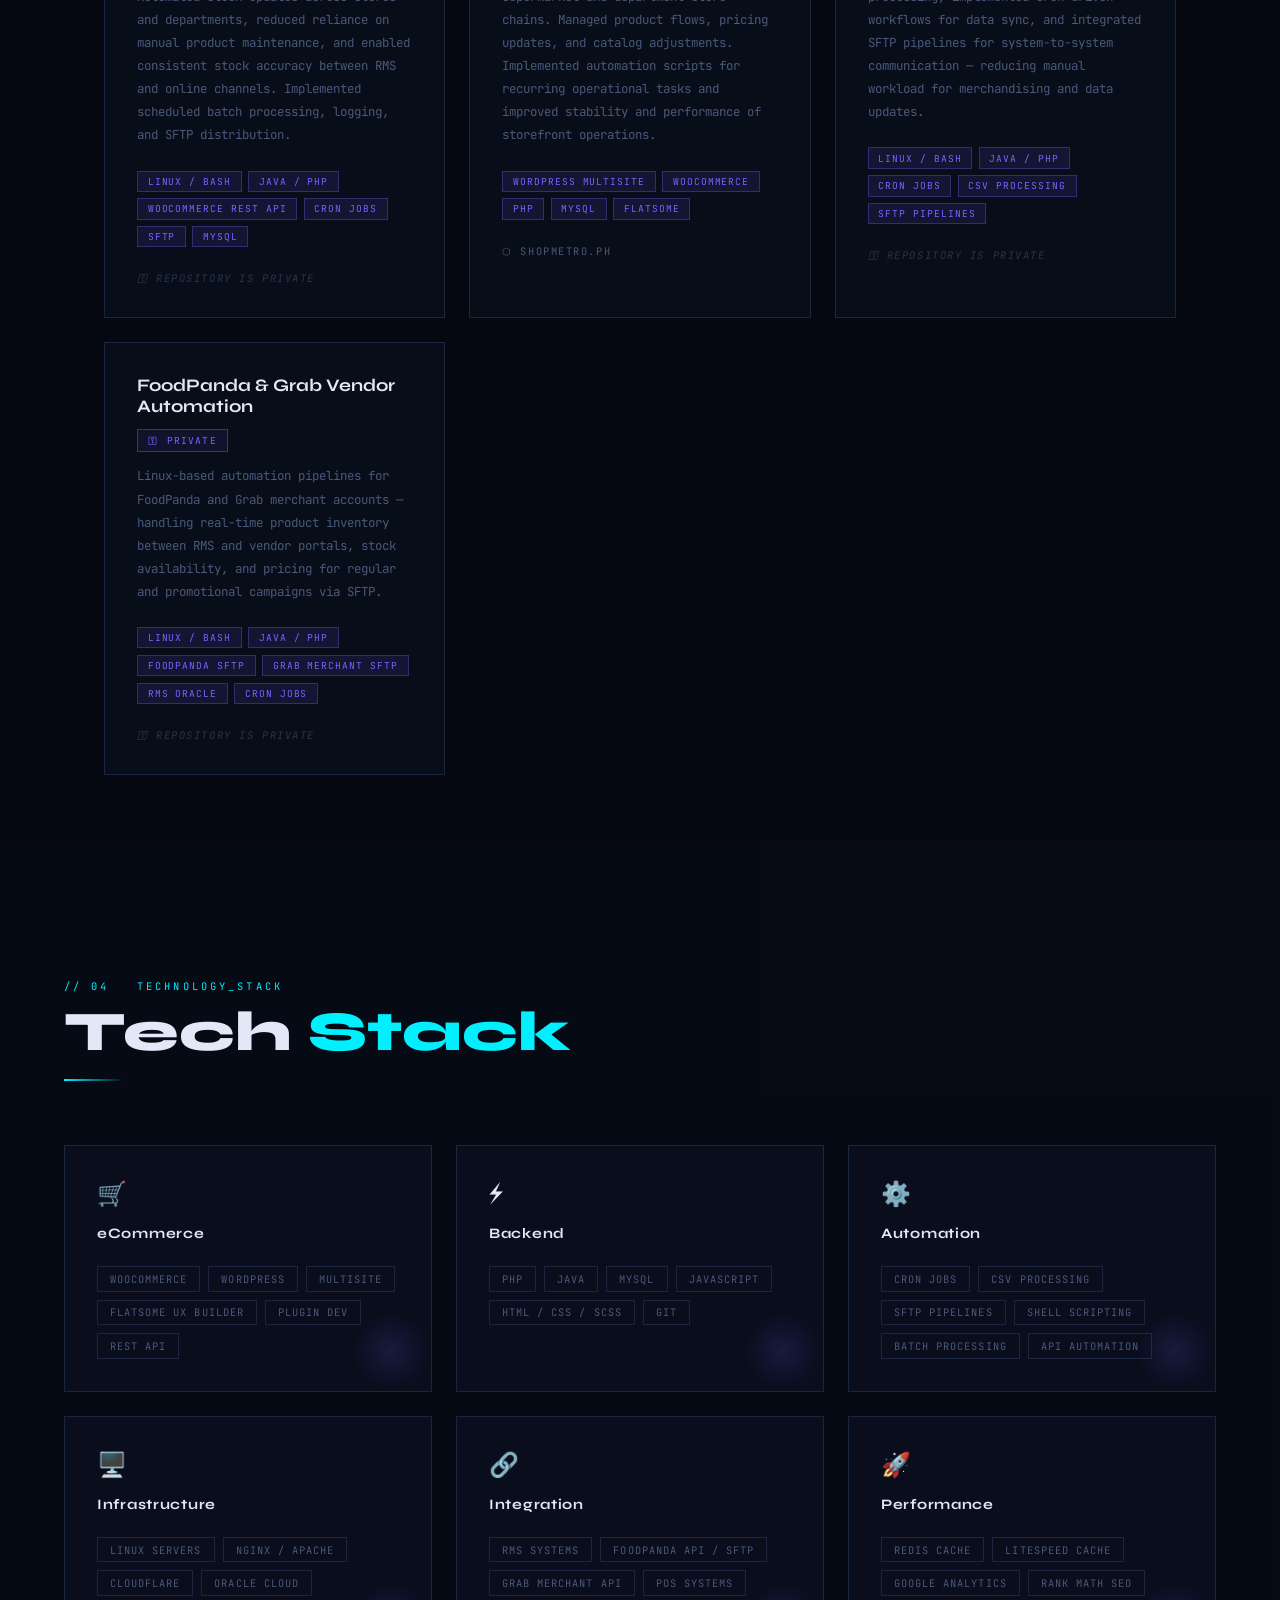
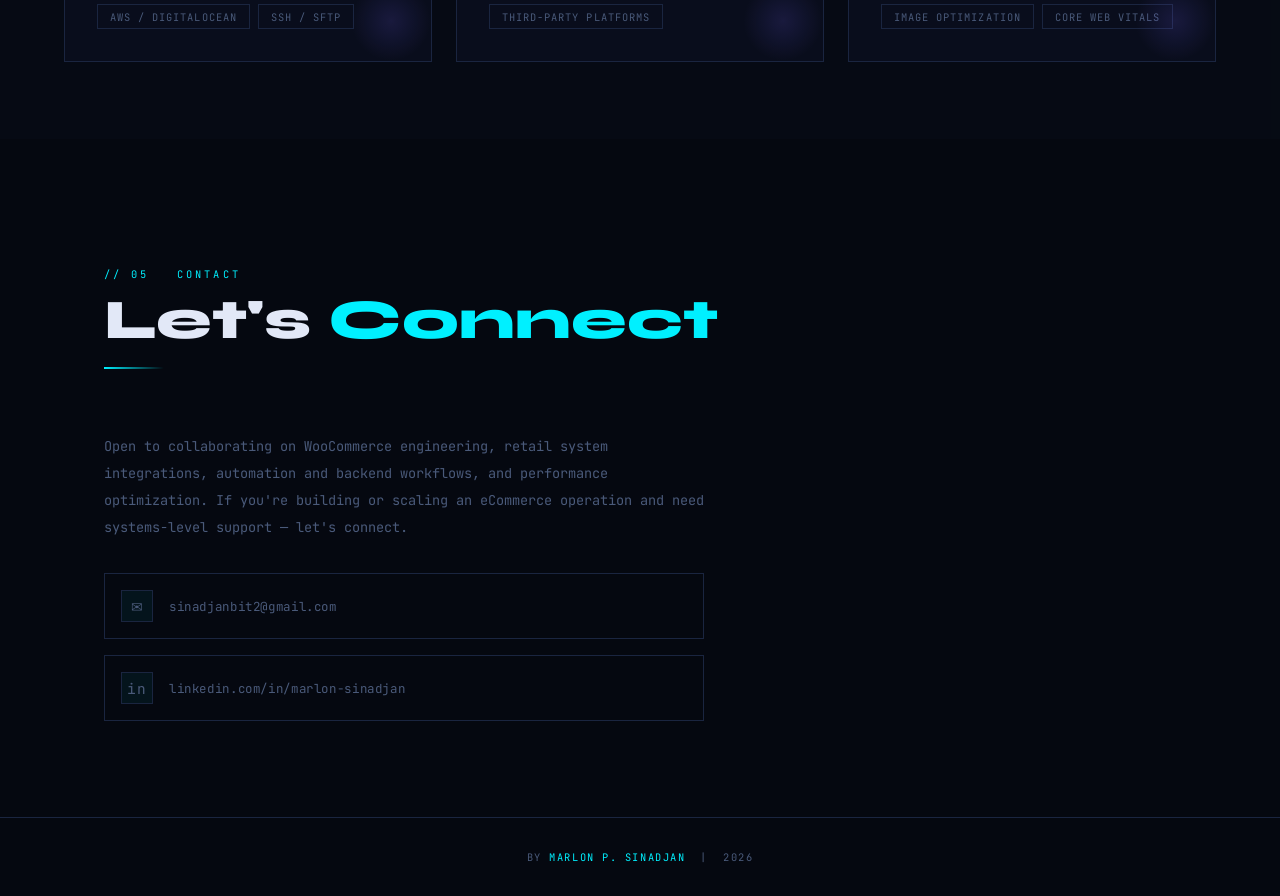
==== commit dfa678ff: "Removed contact link github" ====
--- a/index.html
+++ b/index.html
@@ -405,11 +405,6 @@
           sinadjanbit2@gmail.com
         </a>
 
-        <!-- <a href="https://github.com/suigeneris1224" class="contact-link" target="_blank" rel="noopener">
-          <span class="link-icon">⌥</span>
-          github.com/suigeneris1224
-        </a> -->
-
         <a href="https://www.linkedin.com/in/marlon-sinadjan-057580258" class="contact-link" target="_blank" rel="noopener">
           <span class="link-icon">in</span>
           linkedin.com/in/marlon-sinadjan
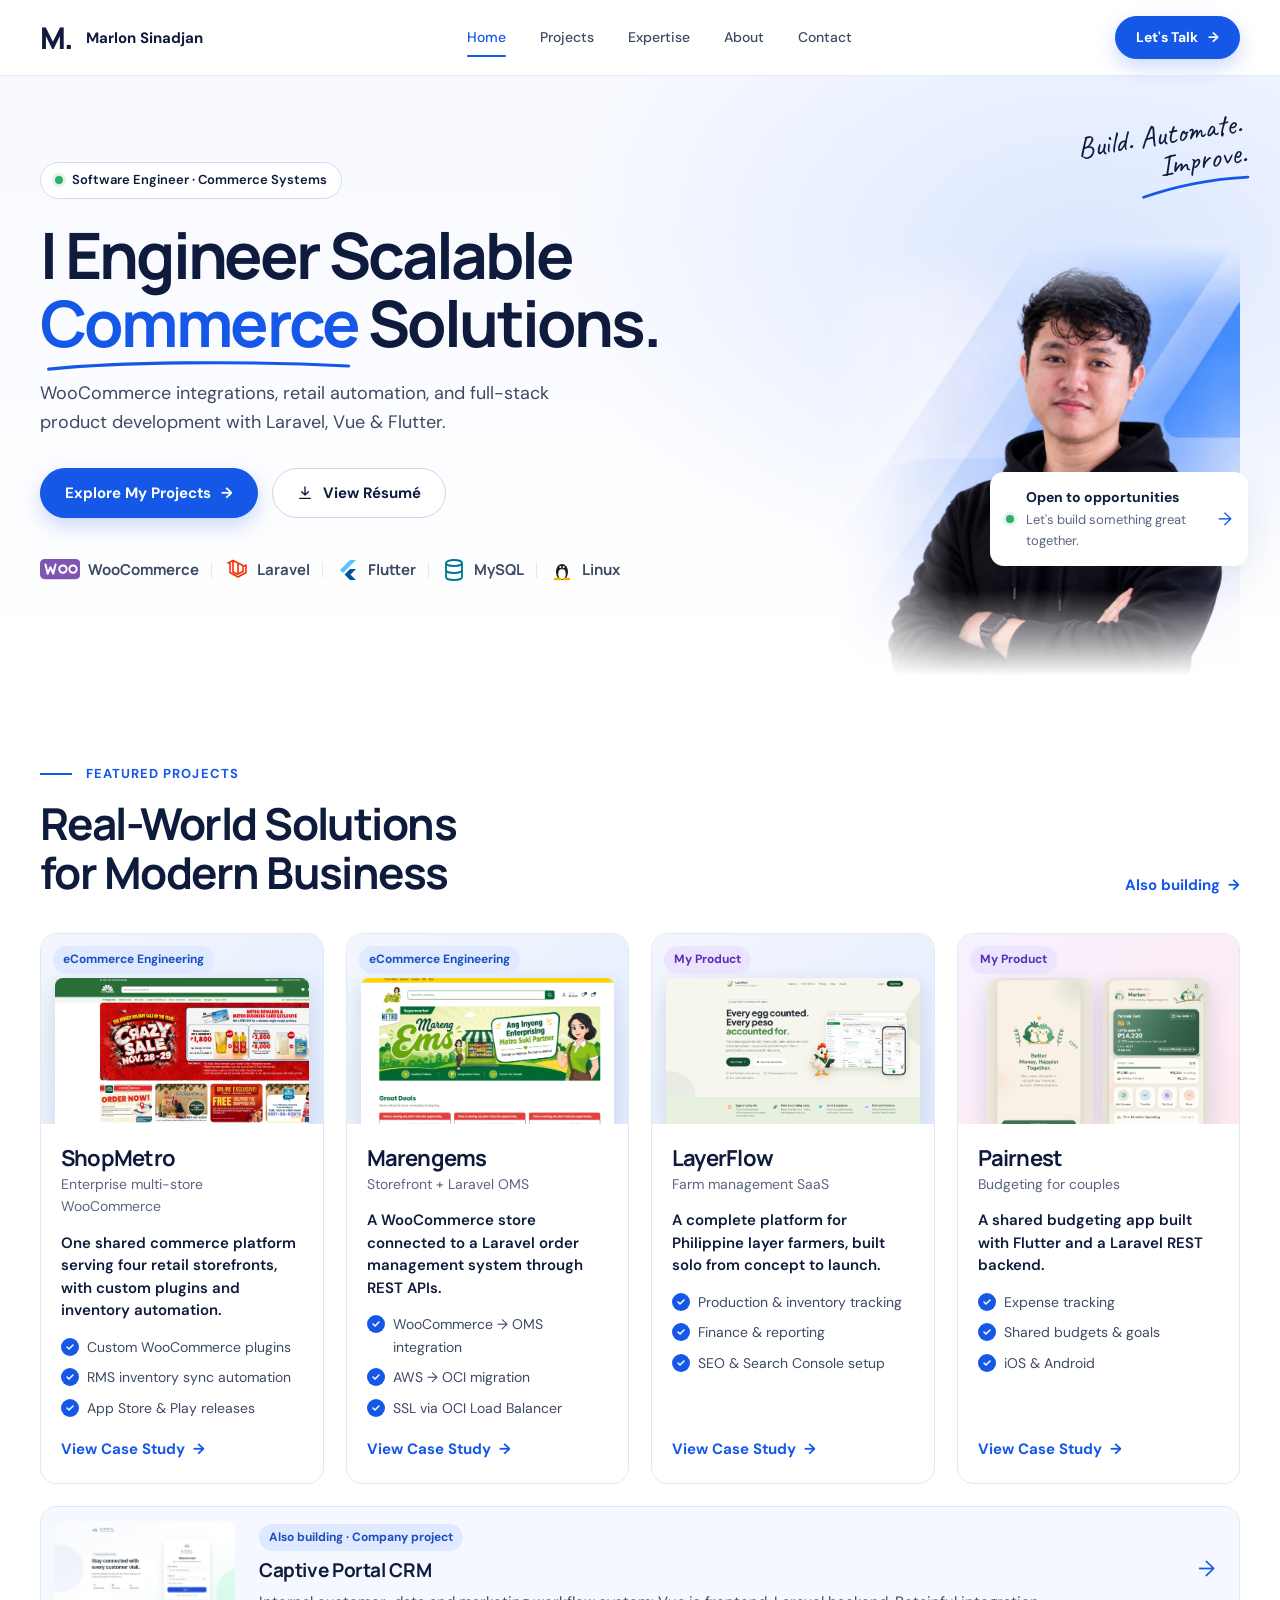
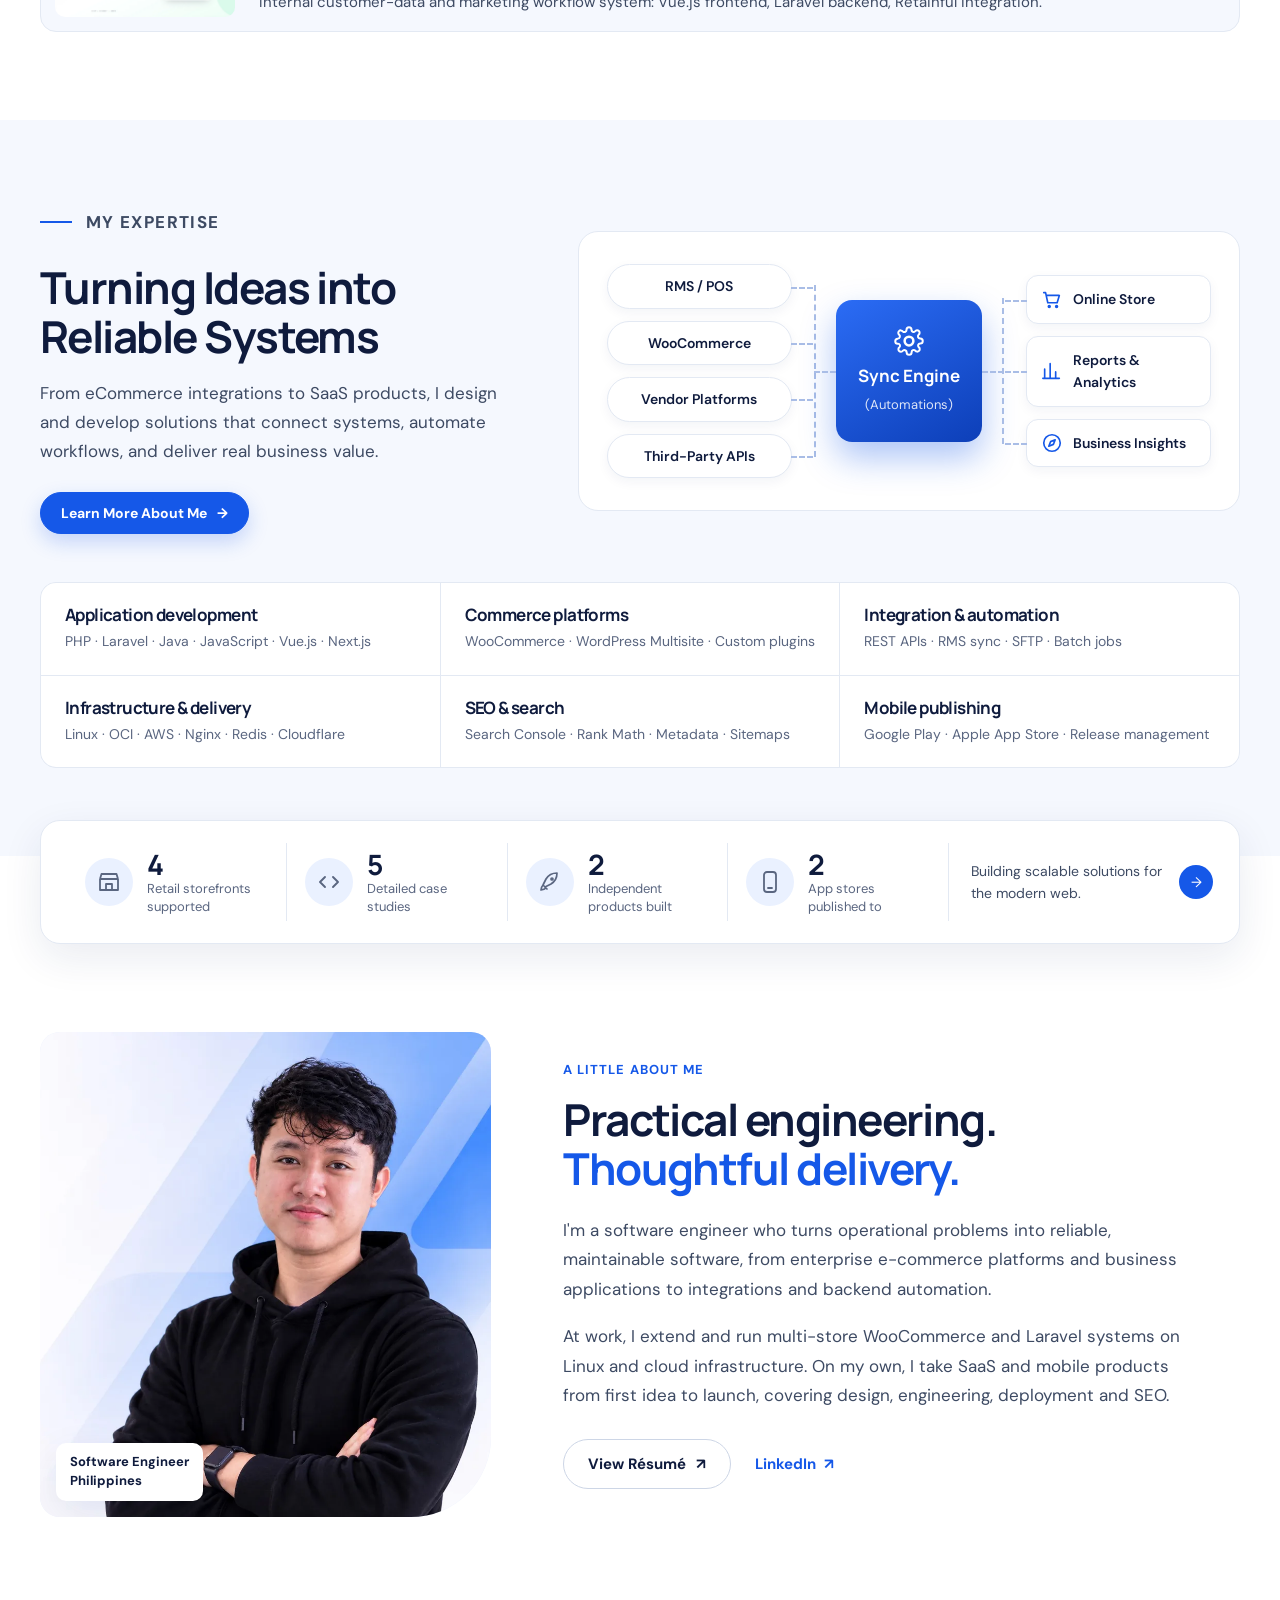
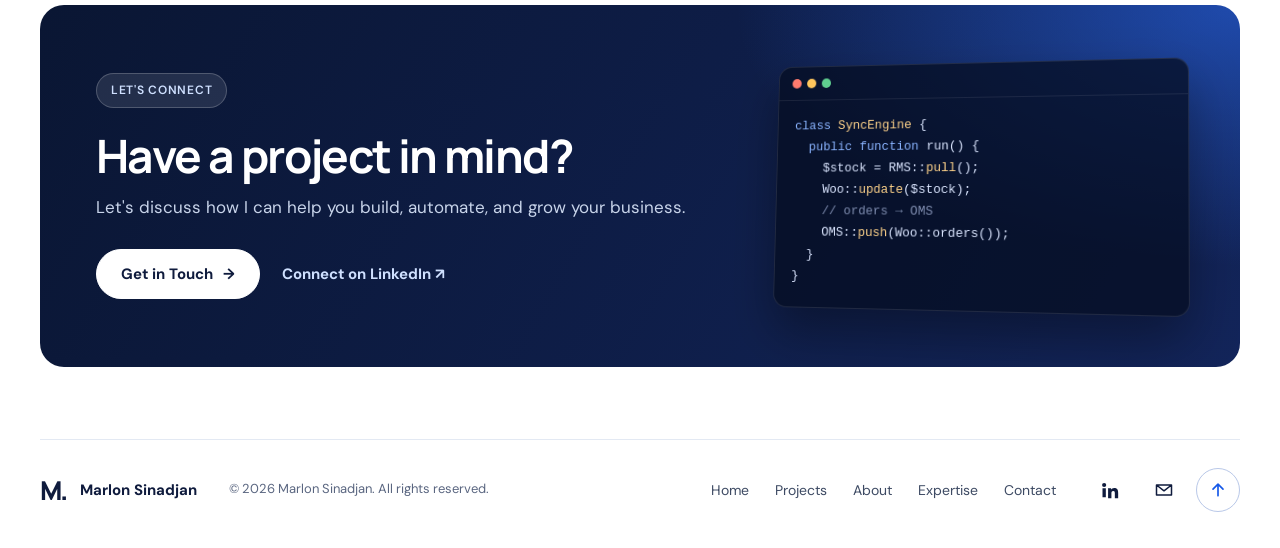
==== commit dea8c17a: "Redesign portfolio: new hero, project cards, SEO meta, WebP images, a11y fixes Co-Authored-By: Claud" ====
--- a/index.html
+++ b/index.html
@@ -1,426 +1,313 @@
 <!DOCTYPE html>
 <html lang="en">
 <head>
-  <meta charset="UTF-8" />
-  <meta name="viewport" content="width=device-width, initial-scale=1.0"/>
-  <title>Marlon Sinadjan — Software Developer</title>
-
-  <!-- Google Fonts -->
-  <link
-    href="https://fonts.googleapis.com/css2?family=Syne:wght@400;700;800&family=JetBrains+Mono:wght@300;400;600&display=swap"
-    rel="stylesheet"
-  />
-
-  <!-- Stylesheet -->
-  <link rel="stylesheet" href="style.css" />
+  <meta charset="UTF-8">
+  <meta name="viewport" content="width=device-width, initial-scale=1">
+  <title>Marlon Sinadjan — Laravel &amp; WooCommerce Developer (Philippines)</title>
+  <meta name="description" content="Marlon Sinadjan is a Philippines-based software engineer building scalable commerce systems: WooCommerce engineering, Laravel applications, retail integrations, SaaS products and cloud deployments.">
+  <meta name="author" content="Marlon Sinadjan">
+  <link rel="canonical" href="https://suigeneris1224.github.io/marlon-s_portfolio/">
+  <meta name="theme-color" content="#1558e8">
+
+  <meta property="og:type" content="website">
+  <meta property="og:site_name" content="Marlon Sinadjan">
+  <meta property="og:title" content="Marlon Sinadjan — I Engineer Scalable Commerce Solutions">
+  <meta property="og:description" content="WooCommerce integrations, retail automation, and full-stack product development with Laravel, Vue and Flutter.">
+  <meta property="og:url" content="https://suigeneris1224.github.io/marlon-s_portfolio/">
+  <meta property="og:image" content="https://suigeneris1224.github.io/marlon-s_portfolio/assets/og-cover.jpg">
+  <meta property="og:image:width" content="1200">
+  <meta property="og:image:height" content="630">
+  <meta name="twitter:card" content="summary_large_image">
+  <meta name="twitter:title" content="Marlon Sinadjan — I Engineer Scalable Commerce Solutions">
+  <meta name="twitter:description" content="WooCommerce integrations, retail automation, and full-stack product development.">
+  <meta name="twitter:image" content="https://suigeneris1224.github.io/marlon-s_portfolio/assets/og-cover.jpg">
+
+  <link rel="icon" href="favicon.svg" type="image/svg+xml">
+  <link rel="preload" as="image" href="profile.webp" type="image/webp">
+  <link rel="preconnect" href="https://fonts.googleapis.com">
+  <link rel="preconnect" href="https://fonts.gstatic.com" crossorigin>
+  <link href="https://fonts.googleapis.com/css2?family=DM+Sans:wght@400;500;600;700&family=Manrope:wght@500;600;700;800&family=Caveat:wght@600&display=swap" rel="stylesheet">
+  <link rel="stylesheet" href="style.css">
+
+  <script type="application/ld+json">
+  {
+    "@context": "https://schema.org",
+    "@type": "Person",
+    "name": "Marlon Sinadjan",
+    "jobTitle": "Software Engineer",
+    "description": "Software engineer specializing in commerce systems, WooCommerce engineering, Laravel applications, integrations and cloud deployment.",
+    "url": "https://suigeneris1224.github.io/marlon-s_portfolio/",
+    "image": "https://suigeneris1224.github.io/marlon-s_portfolio/profile.webp",
+    "email": "mailto:sinadjanbit2@gmail.com",
+    "address": { "@type": "PostalAddress", "addressCountry": "PH" },
+    "sameAs": ["https://www.linkedin.com/in/marlon-sinadjan-057580258"],
+    "knowsAbout": ["WooCommerce", "WordPress Multisite", "Laravel", "PHP", "Vue.js", "Next.js", "Flutter", "REST APIs", "Oracle Cloud Infrastructure", "AWS", "Linux", "Technical SEO"]
+  }
+  </script>
 </head>
 <body>
-
-  <!-- ── Custom Cursor ──────────────────────────────────── -->
-  <div class="cursor"      id="cursor"></div>
-  <div class="cursor-ring" id="cursorRing"></div>
-
-  <!-- ── Animated Canvas Background ────────────────────── -->
-  <canvas id="bg-canvas"></canvas>
-
-  <!-- ── Navigation ─────────────────────────────────────── -->
-  <nav>
-    <div class="logo">M.DEV</div>
-    <ul class="nav-links">
-      <li><a href="#about">About</a></li>
-      <li><a href="#capabilities">Capabilities</a></li>
-      <li><a href="#projects">Projects</a></li>
-      <li><a href="#stack">Stack</a></li>
-      <li><a href="#contact">Contact</a></li>
-    </ul>
-  </nav>
-
-  <!-- ── HERO ───────────────────────────────────────────── -->
-  <section id="hero">
-    <div class="hero-content">
-      <div class="hero-text">
-        <p class="hero-label">Software Developer</p>
-
-        <h1 class="hero-name">
-          <span class="glitch">Marlon</span><br>
-          Sinadjan<span>.</span>
-        </h1>
-
-        <p class="hero-role">
-          <span class="typed" id="typed"></span>
-        </p>
-
-        <p class="hero-desc">
-          I design, build, and operate production WooCommerce ecosystems for retail businesses —
-          integrating inventory systems, automating operations, and maintaining high-availability
-          storefronts that support real transactions.
-        </p>
-
-        <div class="hero-specializations">
-          <span class="hero-spec-item">⬡ WooCommerce architecture & customization</span>
-          <span class="hero-spec-item">⬡ Retail system integrations (RMS, POS, third-party)</span>
-          <span class="hero-spec-item">⬡ Inventory automation pipelines</span>
-          <span class="hero-spec-item">⬡ Performance & infrastructure optimization</span>
-        </div>
-
-        <div class="hero-cta">
-          <a href="#projects" class="btn btn-primary">View Projects →</a>
-          <a href="#contact"  class="btn btn-ghost">Let's Connect</a>
-        </div>
-      </div>
-
-      <div class="hero-photo">
-        <div class="photo-ring">
-          <img src="profile.jpg" alt="Marlon Sinadjan" />
-        </div>
-      </div>
+  <a class="skip-link" href="#main">Skip to content</a>
+
+  <header class="site-header">
+    <nav class="nav wrap" aria-label="Main navigation">
+      <a class="brand" href="#home" aria-label="Marlon Sinadjan, home">
+        <span class="monogram" aria-hidden="true">M.</span><span>Marlon Sinadjan</span>
+      </a>
+      <button class="menu-toggle" aria-expanded="false" aria-controls="nav-menu" aria-label="Open navigation"><span></span><span></span></button>
+      <ul class="nav-links" id="nav-menu">
+        <li><a href="#home">Home</a></li>
+        <li><a href="#projects">Projects</a></li>
+        <li><a href="#expertise">Expertise</a></li>
+        <li><a href="#about">About</a></li>
+        <li><a href="#contact">Contact</a></li>
+      </ul>
+      <a class="button button-small nav-cta" href="#contact">Let's Talk <span aria-hidden="true">→</span></a>
+    </nav>
+  </header>
+
+  <main id="main">
+    <!-- Hero -->
+    <section class="hero" id="home">
+      <div class="wrap hero-inner">
+        <div class="hero-copy">
+          <p class="pill"><span class="status-dot" aria-hidden="true"></span> Software Engineer · Commerce Systems</p>
+          <h1>I Engineer Scalable <span class="hl">Commerce<svg viewBox="0 0 300 18" preserveAspectRatio="none" aria-hidden="true"><path d="M3 13C70 4 190 2 297 9" fill="none" stroke="currentColor" stroke-width="4" stroke-linecap="round"/></svg></span> Solutions.</h1>
+          <p class="hero-intro">WooCommerce integrations, retail automation, and full-stack product development with Laravel, Vue&nbsp;&amp;&nbsp;Flutter.</p>
+          <div class="hero-actions">
+            <a class="button" href="#projects">Explore My Projects <span aria-hidden="true">→</span></a>
+            <a class="button button-outline" href="https://drive.google.com/file/d/1f6jyJkYjkloH6QEk32rkkA7pidsAauLK/view?usp=drive_link" target="_blank" rel="noopener">
+              <svg width="16" height="16" viewBox="0 0 24 24" aria-hidden="true"><path d="M12 3v12m0 0-5-5m5 5 5-5M4 20h16" fill="none" stroke="currentColor" stroke-width="2" stroke-linecap="round" stroke-linejoin="round"/></svg>
+              View Résumé
+            </a>
+          </div>
+          <ul class="stack-row" aria-label="Core technologies">
+            <li class="stack-woo"><svg viewBox="0 0 44 24" aria-hidden="true"><rect width="44" height="22" rx="5" fill="#7f54b3"/><path d="M6 6l2.4 10 3-7 3 7L17 6" fill="none" stroke="#fff" stroke-width="2.2" stroke-linecap="round" stroke-linejoin="round"/><circle cx="25" cy="11" r="4" fill="none" stroke="#fff" stroke-width="2.2"/><circle cx="36" cy="11" r="4" fill="none" stroke="#fff" stroke-width="2.2"/></svg>WooCommerce</li>
+            <li class="stack-laravel"><svg viewBox="0 0 24 24" aria-hidden="true"><path d="M3 5l5-2.5L13 5v11l5-2.5V8.5l3-1.5v7.5l-8 4.5-8-4.5V5zm5-2.5V14l5 2.5M13 5l5 2.5" fill="none" stroke="#f53003" stroke-width="1.6" stroke-linejoin="round"/></svg>Laravel</li>
+            <li class="stack-flutter"><svg viewBox="0 0 24 24" aria-hidden="true"><path d="M14 2 4 12l3 3L20 2h-6z" fill="#54c5f8"/><path d="M14 11l-5.5 5.5L14 22h6l-5.5-5.5L20 11h-6z" fill="#01579b"/></svg>Flutter</li>
+            <li class="stack-mysql"><svg viewBox="0 0 24 24" aria-hidden="true"><ellipse cx="12" cy="5" rx="8" ry="3" fill="none" stroke="#00758f" stroke-width="1.8"/><path d="M4 5v14c0 1.7 3.6 3 8 3s8-1.3 8-3V5M4 12c0 1.7 3.6 3 8 3s8-1.3 8-3" fill="none" stroke="#00758f" stroke-width="1.8"/></svg>MySQL</li>
+            <li class="stack-linux"><svg viewBox="0 0 24 24" aria-hidden="true"><ellipse cx="12" cy="14" rx="6" ry="8" fill="#1d1d1f"/><ellipse cx="12" cy="16" rx="3.8" ry="5.2" fill="#fff"/><circle cx="10.3" cy="9" r="1" fill="#fff"/><circle cx="13.7" cy="9" r="1" fill="#fff"/><path d="M10.5 11h3l-1.5 1.4z" fill="#f5b400"/><path d="M5 21h5M14 21h5" stroke="#f5b400" stroke-width="2.4" stroke-linecap="round"/></svg>Linux</li>
+          </ul>
+        </div>
+
+        <div class="portrait-wrap">
+          <img class="portrait" src="profile.webp" width="900" height="942" alt="Marlon Sinadjan, software engineer, arms crossed in a black hoodie" fetchpriority="high" decoding="async">
+          <p class="portrait-caption" aria-hidden="true">Build. Automate.<br>Improve.<svg viewBox="0 0 120 14" aria-hidden="true"><path d="M2 10C40 3 80 2 118 6" fill="none" stroke="currentColor" stroke-width="3" stroke-linecap="round"/></svg></p>
+          <a class="portrait-note" href="#contact">
+            <span class="status-dot" aria-hidden="true"></span>
+            <span><strong>Open to opportunities</strong><small>Let's build something great together.</small></span>
+            <span class="note-arrow" aria-hidden="true">→</span>
+          </a>
+        </div>
+      </div>
+    </section>
+
+    <!-- Projects -->
+    <section class="section" id="projects">
+      <div class="wrap">
+        <div class="section-heading">
+          <div>
+            <p class="eyebrow">Featured projects</p>
+            <h2>Real-World Solutions<br>for Modern Business</h2>
+          </div>
+          <a class="text-link" href="#also-building">Also building <span aria-hidden="true">→</span></a>
+        </div>
+
+        <div class="project-grid">
+          <article class="project-card reveal">
+            <div class="card-top">
+              <span class="badge">eCommerce Engineering</span>
+              <img src="assets/images/projects/shopmetro.webp" width="1600" height="754" alt="ShopMetro retail storefront homepage" loading="lazy" decoding="async">
+            </div>
+            <div class="card-body">
+              <h3>ShopMetro</h3>
+              <p class="card-sub">Enterprise multi-store WooCommerce</p>
+              <p class="card-value">One shared commerce platform serving four retail storefronts, with custom plugins and inventory automation.</p>
+              <ul class="checks">
+                <li>Custom WooCommerce plugins</li>
+                <li>RMS inventory sync automation</li>
+                <li>App Store &amp; Play releases</li>
+              </ul>
+              <a class="text-link" href="projects/shopmetro.html">View Case Study <span aria-hidden="true">→</span><span class="sr-only"> for ShopMetro</span></a>
+            </div>
+          </article>
+
+          <article class="project-card reveal">
+            <div class="card-top">
+              <span class="badge">eCommerce Engineering</span>
+              <img src="assets/images/projects/marengems.webp" width="1308" height="910" alt="Marengems jewelry storefront homepage" loading="lazy" decoding="async">
+            </div>
+            <div class="card-body">
+              <h3>Marengems</h3>
+              <p class="card-sub">Storefront + Laravel OMS</p>
+              <p class="card-value">A WooCommerce store connected to a Laravel order management system through REST APIs.</p>
+              <ul class="checks">
+                <li>WooCommerce → OMS integration</li>
+                <li>AWS → OCI migration</li>
+                <li>SSL via OCI Load Balancer</li>
+              </ul>
+              <a class="text-link" href="projects/marengems.html">View Case Study <span aria-hidden="true">→</span><span class="sr-only"> for Marengems</span></a>
+            </div>
+          </article>
+
+          <article class="project-card reveal">
+            <div class="card-top">
+              <span class="badge badge-product">My Product</span>
+              <img src="assets/images/projects/layerflow.webp" width="1600" height="776" alt="LayerFlow poultry farm management SaaS website" loading="lazy" decoding="async">
+            </div>
+            <div class="card-body">
+              <h3>LayerFlow</h3>
+              <p class="card-sub">Farm management SaaS</p>
+              <p class="card-value">A complete platform for Philippine layer farmers, built solo from concept to launch.</p>
+              <ul class="checks">
+                <li>Production &amp; inventory tracking</li>
+                <li>Finance &amp; reporting</li>
+                <li>SEO &amp; Search Console setup</li>
+              </ul>
+              <a class="text-link" href="projects/layerflow.html">View Case Study <span aria-hidden="true">→</span><span class="sr-only"> for LayerFlow</span></a>
+            </div>
+          </article>
+
+          <article class="project-card reveal">
+            <div class="card-top card-top-phone">
+              <span class="badge badge-product">My Product</span>
+              <img src="assets/images/projects/pairnest-start.webp" width="561" height="884" alt="Pairnest budgeting app welcome screen" loading="lazy" decoding="async">
+              <img src="assets/images/projects/pairnest-dashboard.webp" width="501" height="887" alt="Pairnest budgeting app dashboard" loading="lazy" decoding="async">
+            </div>
+            <div class="card-body">
+              <h3>Pairnest</h3>
+              <p class="card-sub">Budgeting for couples</p>
+              <p class="card-value">A shared budgeting app built with Flutter and a Laravel REST backend.</p>
+              <ul class="checks">
+                <li>Expense tracking</li>
+                <li>Shared budgets &amp; goals</li>
+                <li>iOS &amp; Android</li>
+              </ul>
+              <a class="text-link" href="projects/pairnest.html">View Case Study <span aria-hidden="true">→</span><span class="sr-only"> for Pairnest</span></a>
+            </div>
+          </article>
+        </div>
+
+        <a class="also-card reveal" id="also-building" href="projects/captive-portal-crm.html">
+          <img src="assets/images/projects/crm-captive-portal-login.webp" width="1600" height="779" alt="" loading="lazy" decoding="async">
+          <span class="also-text">
+            <span class="badge">Also building · Company project</span>
+            <strong>Captive Portal CRM</strong>
+            <span>Internal customer-data and marketing workflow system: Vue.js frontend, Laravel backend, Retainful integration.</span>
+          </span>
+          <span class="also-arrow" aria-hidden="true">→</span>
+        </a>
+      </div>
+    </section>
+
+    <!-- Expertise -->
+    <section class="section expertise" id="expertise">
+      <div class="wrap">
+        <div class="expertise-split">
+          <div class="expertise-copy">
+            <p class="eyebrow">My expertise</p>
+            <h2>Turning Ideas into<br>Reliable Systems</h2>
+            <p>From eCommerce integrations to SaaS products, I design and develop solutions that connect systems, automate workflows, and deliver real business value.</p>
+            <a class="button button-small" href="#about">Learn More About Me <span aria-hidden="true">→</span></a>
+          </div>
+
+          <figure class="flow reveal" aria-label="Diagram: retail data sources feed an automation sync engine, which powers the online store, reports and business insights">
+            <ul class="flow-in" aria-hidden="true">
+              <li>RMS / POS</li><li>WooCommerce</li><li>Vendor Platforms</li><li>Third-Party APIs</li>
+            </ul>
+            <div class="flow-core" aria-hidden="true">
+              <svg viewBox="0 0 24 24" width="30" height="30"><path d="M12 15.5a3.5 3.5 0 1 0 0-7 3.5 3.5 0 0 0 0 7z" fill="none" stroke="currentColor" stroke-width="2"/><path d="M19.4 15a1.7 1.7 0 0 0 .3 1.8l.1.1a2 2 0 1 1-2.8 2.8l-.1-.1a1.7 1.7 0 0 0-1.8-.3 1.7 1.7 0 0 0-1 1.5V21a2 2 0 1 1-4 0v-.1a1.7 1.7 0 0 0-1.1-1.5 1.7 1.7 0 0 0-1.8.3l-.1.1a2 2 0 1 1-2.8-2.8l.1-.1a1.7 1.7 0 0 0 .3-1.8 1.7 1.7 0 0 0-1.5-1H3a2 2 0 1 1 0-4h.1a1.7 1.7 0 0 0 1.5-1.1 1.7 1.7 0 0 0-.3-1.8l-.1-.1a2 2 0 1 1 2.8-2.8l.1.1a1.7 1.7 0 0 0 1.8.3H9a1.7 1.7 0 0 0 1-1.5V3a2 2 0 1 1 4 0v.1a1.7 1.7 0 0 0 1 1.5 1.7 1.7 0 0 0 1.8-.3l.1-.1a2 2 0 1 1 2.8 2.8l-.1.1a1.7 1.7 0 0 0-.3 1.8V9a1.7 1.7 0 0 0 1.5 1H21a2 2 0 1 1 0 4h-.1a1.7 1.7 0 0 0-1.5 1z" fill="none" stroke="currentColor" stroke-width="1.6"/></svg>
+              <strong>Sync Engine</strong><span>(Automations)</span>
+            </div>
+            <ul class="flow-out" aria-hidden="true">
+              <li><svg viewBox="0 0 24 24"><path d="M3 4h2l2.4 11h10.2L20 7H6.2M9 20a1 1 0 1 0 0-2 1 1 0 0 0 0 2zm8 0a1 1 0 1 0 0-2 1 1 0 0 0 0 2z" fill="none" stroke="currentColor" stroke-width="1.8" stroke-linecap="round" stroke-linejoin="round"/></svg>Online Store</li>
+              <li><svg viewBox="0 0 24 24"><path d="M4 20V10m6 10V4m6 16v-7m4 7H2" fill="none" stroke="currentColor" stroke-width="1.8" stroke-linecap="round"/></svg>Reports &amp; Analytics</li>
+              <li><svg viewBox="0 0 24 24"><circle cx="12" cy="12" r="9" fill="none" stroke="currentColor" stroke-width="1.8"/><path d="m15.5 8.5-2 5-5 2 2-5z" fill="none" stroke="currentColor" stroke-width="1.8" stroke-linejoin="round"/></svg>Business Insights</li>
+            </ul>
+          </figure>
+        </div>
+
+        <div class="skills-grid">
+          <div class="skill"><h3>Application development</h3><p>PHP · Laravel · Java · JavaScript · Vue.js · Next.js</p></div>
+          <div class="skill"><h3>Commerce platforms</h3><p>WooCommerce · WordPress Multisite · Custom plugins</p></div>
+          <div class="skill"><h3>Integration &amp; automation</h3><p>REST APIs · RMS sync · SFTP · Batch jobs</p></div>
+          <div class="skill"><h3>Infrastructure &amp; delivery</h3><p>Linux · OCI · AWS · Nginx · Redis · Cloudflare</p></div>
+          <div class="skill"><h3>SEO &amp; search</h3><p>Search Console · Rank Math · Metadata · Sitemaps</p></div>
+          <div class="skill"><h3>Mobile publishing</h3><p>Google Play · Apple App Store · Release management</p></div>
+        </div>
+      </div>
+    </section>
+
+    <!-- Stats -->
+    <section class="wrap stats-wrap" aria-label="Highlights">
+      <div class="stats reveal">
+        <div class="stat"><span class="stat-icon" aria-hidden="true"><svg viewBox="0 0 24 24"><path d="M3 9l1.5-5h15L21 9M3 9v11h18V9M3 9h18M9 20v-6h6v6" fill="none" stroke="currentColor" stroke-width="1.8" stroke-linejoin="round"/></svg></span><p><strong>4</strong><span>Retail storefronts supported</span></p></div>
+        <div class="stat"><span class="stat-icon" aria-hidden="true"><svg viewBox="0 0 24 24"><path d="m8 7-5 5 5 5m8-10 5 5-5 5" fill="none" stroke="currentColor" stroke-width="1.9" stroke-linecap="round" stroke-linejoin="round"/></svg></span><p><strong>5</strong><span>Detailed case studies</span></p></div>
+        <div class="stat"><span class="stat-icon" aria-hidden="true"><svg viewBox="0 0 24 24"><path d="M5 15c-1.5 1.5-2 5-2 5s3.5-.5 5-2m-3-3 4 4m-4-4 3-6c3-5 8-6 11-6 0 3-1 8-6 11l-6 3M14 10a1 1 0 1 0 0-2 1 1 0 0 0 0 2z" fill="none" stroke="currentColor" stroke-width="1.7" stroke-linecap="round" stroke-linejoin="round"/></svg></span><p><strong>2</strong><span>Independent products built</span></p></div>
+        <div class="stat"><span class="stat-icon" aria-hidden="true"><svg viewBox="0 0 24 24"><rect x="6" y="2" width="12" height="20" rx="3" fill="none" stroke="currentColor" stroke-width="1.8"/><path d="M10 18h4" stroke="currentColor" stroke-width="1.8" stroke-linecap="round"/></svg></span><p><strong>2</strong><span>App stores published to</span></p></div>
+        <a class="stat-cta" href="#contact">Building scalable solutions for the modern web. <span aria-hidden="true">→</span></a>
+      </div>
+    </section>
+
+    <!-- About -->
+    <section class="section about" id="about">
+      <div class="wrap about-inner">
+        <div class="about-image">
+          <img src="profile.webp" width="900" height="942" alt="Portrait of Marlon Sinadjan" loading="lazy" decoding="async">
+          <span>Software Engineer<br>Philippines</span>
+        </div>
+        <div class="about-copy">
+          <p class="eyebrow">A little about me</p>
+          <h2>Practical engineering.<br><span>Thoughtful delivery.</span></h2>
+          <p>I'm a software engineer who turns operational problems into reliable, maintainable software, from enterprise e-commerce platforms and business applications to integrations and backend automation.</p>
+          <p>At work, I extend and run multi-store WooCommerce and Laravel systems on Linux and cloud infrastructure. On my own, I take SaaS and mobile products from first idea to launch, covering design, engineering, deployment and SEO.</p>
+          <div class="about-actions">
+            <a class="button button-outline" href="https://drive.google.com/file/d/1f6jyJkYjkloH6QEk32rkkA7pidsAauLK/view?usp=drive_link" target="_blank" rel="noopener">View Résumé <span aria-hidden="true">↗</span></a>
+            <a class="text-link" href="https://www.linkedin.com/in/marlon-sinadjan-057580258" target="_blank" rel="noopener">LinkedIn <span aria-hidden="true">↗</span></a>
+          </div>
+        </div>
+      </div>
+    </section>
+
+    <!-- Contact -->
+    <section class="wrap contact-wrap" id="contact">
+      <div class="contact-card">
+        <div class="contact-copy">
+          <p class="pill pill-dark">Let's connect</p>
+          <h2>Have a project in mind?</h2>
+          <p>Let's discuss how I can help you build, automate, and grow your business.</p>
+          <div class="contact-actions">
+            <a class="button button-light" href="mailto:sinadjanbit2@gmail.com">Get in Touch <span aria-hidden="true">→</span></a>
+            <a class="contact-link" href="https://www.linkedin.com/in/marlon-sinadjan-057580258" target="_blank" rel="noopener">Connect on LinkedIn <span aria-hidden="true">↗</span></a>
+          </div>
+        </div>
+        <div class="code-art" aria-hidden="true">
+          <div class="code-bar"><i></i><i></i><i></i></div>
+          <pre><code><b>class</b> <em>SyncEngine</em> {
+  <b>public function</b> run() {
+    $stock = RMS::<em>pull</em>();
+    Woo::<em>update</em>($stock);
+    <s>// orders → OMS</s>
+    OMS::<em>push</em>(Woo::orders());
+  }
+}</code></pre>
+        </div>
+      </div>
+    </section>
+  </main>
+
+  <footer class="footer wrap">
+    <a class="brand" href="#home" aria-label="Marlon Sinadjan, back to top"><span class="monogram" aria-hidden="true">M.</span><span>Marlon Sinadjan</span></a>
+    <p class="copyright">© 2026 Marlon Sinadjan. All rights reserved.</p>
+    <nav class="footer-links" aria-label="Footer">
+      <a href="#home">Home</a><a href="#projects">Projects</a><a href="#about">About</a><a href="#expertise">Expertise</a><a href="#contact">Contact</a>
+    </nav>
+    <div class="footer-social">
+      <a href="https://www.linkedin.com/in/marlon-sinadjan-057580258" target="_blank" rel="noopener" aria-label="LinkedIn"><svg viewBox="0 0 24 24" aria-hidden="true"><path fill="currentColor" d="M4.98 3.5a2.5 2.5 0 1 1 0 5 2.5 2.5 0 0 1 0-5zM3 9.75h4v11H3v-11zm6.5 0h3.8v1.5h.1c.5-.9 1.8-1.8 3.7-1.8 4 0 4.7 2.6 4.7 6v6.3h-4v-5.6c0-1.3 0-3-1.9-3s-2.2 1.4-2.2 2.9v5.7h-4v-11z"/></svg></a>
+      <a href="mailto:sinadjanbit2@gmail.com" aria-label="Email"><svg viewBox="0 0 24 24" aria-hidden="true"><path d="M3 6h18v12H3zM3 6l9 7 9-7" fill="none" stroke="currentColor" stroke-width="1.8" stroke-linejoin="round"/></svg></a>
+      <a class="to-top" href="#home" aria-label="Back to top"><svg viewBox="0 0 24 24" aria-hidden="true"><path d="M12 19V5m-6 6 6-6 6 6" fill="none" stroke="currentColor" stroke-width="2" stroke-linecap="round" stroke-linejoin="round"/></svg></a>
     </div>
-  </section>
-
-  <!-- ── ABOUT ──────────────────────────────────────────── -->
-  <section id="about">
-    <div class="section-header">
-      <span class="section-num">// 01 &nbsp; ABOUT_ME</span>
-      <h2 class="section-title">Who I <span>Am</span></h2>
-      <div class="section-line"></div>
-    </div>
-
-    <div class="about-grid">
-      <div class="about-text">
-        <p>
-          I work at the intersection of <strong>eCommerce engineering, retail operations,
-          and backend automation</strong>. My focus is building production-ready WooCommerce
-          systems that are stable, scalable, and tightly integrated with business workflows —
-          from inventory synchronization and pricing updates and third-party platform
-          connectivity.
-        </p>
-        <p>
-          I've engineered automation pipelines that reduce manual merchandising, support
-          <strong>multi-store operations</strong>, and improve stock accuracy across systems.
-          My experience spans storefront customization, backend scripting, server configuration,
-          and integration of retail technologies.
-        </p>
-        <p>
-          Rather than treating WooCommerce as a website, I approach it as a
-          <strong>business-critical platform</strong> that must be reliable, automated,
-          and operationally efficient.
-        </p>
-        <a href="https://drive.google.com/file/d/1f6jyJkYjkloH6QEk32rkkA7pidsAauLK/view?usp=drive_link"
-           class="btn btn-ghost"
-           style="margin-top: 1rem; display: inline-flex;"
-           target="_blank"
-           rel="noopener">
-          View Resume →
-        </a>
-      </div>
-
-      <div class="stat-grid">
-        <div class="stat-card">
-          <div class="stat-num">1+</div>
-          <div class="stat-label">Years Experience</div>
-        </div>
-        <div class="stat-card">
-          <div class="stat-num">20+</div>
-          <div class="stat-label">Stores (Multisite)</div>
-        </div>
-        <div class="stat-card">
-          <div class="stat-num">10+</div>
-          <div class="stat-label">Plugins Built</div>
-        </div>
-        <div class="stat-card">
-          <div class="stat-num">4</div>
-          <div class="stat-label">Live Integrations</div>
-        </div>
-      </div>
-    </div>
-  </section>
-
-  <!-- ── CORE CAPABILITIES ──────────────────────────────── -->
-  <section id="capabilities">
-    <div style="max-width: 1200px; margin: 0 auto; width: 100%;">
-      <div class="section-header">
-        <span class="section-num">// 02 &nbsp; CORE_CAPABILITIES</span>
-        <h2 class="section-title">What I <span>Do</span></h2>
-        <div class="section-line"></div>
-      </div>
-
-      <div class="spec-grid">
-
-        <div class="spec-card">
-          <span class="spec-icon">🛒</span>
-          <h3 class="spec-title">eCommerce Engineering</h3>
-          <p class="spec-desc">
-            WooCommerce customization and architecture. Checkout, cart, and product flow
-            optimization. Plugin development and modification. Multisite and multi-store
-            configurations.
-          </p>
-        </div>
-
-        <div class="spec-card">
-          <span class="spec-icon">🔗</span>
-          <h3 class="spec-title">Retail Systems Integration</h3>
-          <p class="spec-desc">
-            RMS and inventory system connectivity. POS and product data synchronization.
-            Vendor and marketplace integrations. API-driven workflows and data pipelines.
-          </p>
-        </div>
-
-        <div class="spec-card">
-          <span class="spec-icon">⚙️</span>
-          <h3 class="spec-title">Automation & Backend Systems</h3>
-          <p class="spec-desc">
-            Cron-based operational automation. CSV and batch data processing.
-            SFTP file pipelines and synchronization. Logging, monitoring, and error handling.
-          </p>
-        </div>
-
-        <div class="spec-card">
-          <span class="spec-icon">🖥️</span>
-          <h3 class="spec-title">Infrastructure & Performance</h3>
-          <p class="spec-desc">
-            Linux server administration. Nginx and Apache configuration.
-            Caching strategies and optimization. Cloudflare and performance tuning.
-          </p>
-        </div>
-
-      </div>
-    </div>
-  </section>
-
-  <!-- ── PROJECTS ───────────────────────────────────────── -->
-  <section id="projects">
-    <div class="section-header">
-      <span class="section-num">// 03 &nbsp; PROJECTS</span>
-      <h2 class="section-title">Featured <span>Work</span></h2>
-      <div class="section-line"></div>
-    </div>
-
-    <div class="projects-grid">
-
-      <div class="project-card">
-        <div class="project-title-row">
-          <h3 class="project-name">RMS–WooCommerce Inventory Sync</h3>
-          <span class="private-badge">⚿ Private</span>
-        </div>
-        <p class="project-desc">
-          Engineered an automated synchronization pipeline connecting retail inventory systems
-          to WooCommerce storefronts. Automated stock updates across stores and departments,
-          reduced reliance on manual product maintenance, and enabled consistent stock accuracy
-          between RMS and online channels. Implemented scheduled batch processing, logging,
-          and SFTP distribution.
-        </p>
-        <div class="project-tech">
-          <span class="tech-badge">Linux / Bash</span>
-          <span class="tech-badge">Java / PHP</span>
-          <span class="tech-badge">WooCommerce REST API</span>
-          <span class="tech-badge">Cron Jobs</span>
-          <span class="tech-badge">SFTP</span>
-          <span class="tech-badge">MySQL</span>
-        </div>
-        <div class="project-links">
-          <span class="project-link muted">⚿ Repository is Private</span>
-        </div>
-      </div>
-
-      <div class="project-card">
-        <div class="project-title-row">
-          <h3 class="project-name">Multi-Store WooCommerce Operations</h3>
-          <span class="private-badge">⚿ Private</span>
-        </div>
-        <p class="project-desc">
-          Maintained and enhanced a production WooCommerce Multisite environment supporting
-          20+ store operations for supermarket and department store chains. Managed product flows,
-          pricing updates, and catalog adjustments. Implemented automation scripts for recurring
-          operational tasks and improved stability and performance of storefront operations.
-        </p>
-        <div class="project-tech">
-          <span class="tech-badge">WordPress Multisite</span>
-          <span class="tech-badge">WooCommerce</span>
-          <span class="tech-badge">PHP</span>
-          <span class="tech-badge">MySQL</span>
-          <span class="tech-badge">Flatsome</span>
-        </div>
-        <div class="project-links">
-          <a href="https://shopmetro.ph" class="project-link" target="_blank" rel="noopener">⬡ shopmetro.ph</a>
-        </div>
-      </div>
-
-      <div class="project-card">
-        <div class="project-title-row">
-          <h3 class="project-name">eCommerce Automation Pipelines</h3>
-          <span class="private-badge">⚿ Private</span>
-        </div>
-        <p class="project-desc">
-          Built backend scripts to streamline operational processes across retail systems.
-          Automated CSV generation and processing, implemented cron-driven workflows for
-          data sync, and integrated SFTP pipelines for system-to-system communication —
-          reducing manual workload for merchandising and data updates.
-        </p>
-        <div class="project-tech">
-          <span class="tech-badge">Linux / Bash</span>
-          <span class="tech-badge">Java / PHP</span>
-          <span class="tech-badge">Cron Jobs</span>
-          <span class="tech-badge">CSV Processing</span>
-          <span class="tech-badge">SFTP Pipelines</span>
-        </div>
-        <div class="project-links">
-          <span class="project-link muted">⚿ Repository is Private</span>
-        </div>
-      </div>
-
-      <div class="project-card">
-        <div class="project-title-row">
-          <h3 class="project-name">FoodPanda & Grab Vendor Automation</h3>
-          <span class="private-badge">⚿ Private</span>
-        </div>
-        <p class="project-desc">
-          Linux-based automation pipelines for FoodPanda and Grab merchant accounts —
-          handling real-time product inventory between RMS and vendor portals, stock
-          availability, and pricing for regular and promotional campaigns via SFTP.
-        </p>
-        <div class="project-tech">
-          <span class="tech-badge">Linux / Bash</span>
-          <span class="tech-badge">Java / PHP</span>
-          <span class="tech-badge">FoodPanda SFTP</span>
-          <span class="tech-badge">Grab Merchant SFTP</span>
-          <span class="tech-badge">RMS Oracle</span>
-          <span class="tech-badge">Cron Jobs</span>
-        </div>
-        <div class="project-links">
-          <span class="project-link muted">⚿ Repository is Private</span>
-        </div>
-      </div>
-
-    </div>
-  </section>
-
-  <!-- ── TECHNOLOGY STACK ────────────────────────────────── -->
-  <section id="stack">
-    <div class="section-header" style="max-width: 1200px; margin: 0 auto 4rem;">
-      <span class="section-num">// 04 &nbsp; TECHNOLOGY_STACK</span>
-      <h2 class="section-title">Tech <span>Stack</span></h2>
-      <div class="section-line"></div>
-    </div>
-
-    <div class="skills-grid" style="max-width: 1200px; margin: 0 auto;">
-
-      <div class="skill-category">
-        <span class="cat-icon">🛒</span>
-        <div class="cat-name">eCommerce</div>
-        <div class="skill-tags">
-          <span class="tag">WooCommerce</span>
-          <span class="tag">WordPress</span>
-          <span class="tag">Multisite</span>
-          <span class="tag">Flatsome UX Builder</span>
-          <span class="tag">Plugin Dev</span>
-          <span class="tag">REST API</span>
-        </div>
-      </div>
-
-      <div class="skill-category">
-        <span class="cat-icon">⚡</span>
-        <div class="cat-name">Backend</div>
-        <div class="skill-tags">
-          <span class="tag">PHP</span>
-          <span class="tag">Java</span>
-          <span class="tag">MySQL</span>
-          <span class="tag">JavaScript</span>
-          <span class="tag">HTML / CSS / SCSS</span>
-          <span class="tag">Git</span>
-        </div>
-      </div>
-
-      <div class="skill-category">
-        <span class="cat-icon">⚙️</span>
-        <div class="cat-name">Automation</div>
-        <div class="skill-tags">
-          <span class="tag">Cron Jobs</span>
-          <span class="tag">CSV Processing</span>
-          <span class="tag">SFTP Pipelines</span>
-          <span class="tag">Shell Scripting</span>
-          <span class="tag">Batch Processing</span>
-          <span class="tag">API Automation</span>
-        </div>
-      </div>
-
-      <div class="skill-category">
-        <span class="cat-icon">🖥️</span>
-        <div class="cat-name">Infrastructure</div>
-        <div class="skill-tags">
-          <span class="tag">Linux Servers</span>
-          <span class="tag">Nginx / Apache</span>
-          <span class="tag">Cloudflare</span>
-          <span class="tag">Oracle Cloud</span>
-          <span class="tag">AWS / DigitalOcean</span>
-          <span class="tag">SSH / SFTP</span>
-        </div>
-      </div>
-
-      <div class="skill-category">
-        <span class="cat-icon">🔗</span>
-        <div class="cat-name">Integration</div>
-        <div class="skill-tags">
-          <span class="tag">RMS Systems</span>
-          <span class="tag">FoodPanda API / SFTP</span>
-          <span class="tag">Grab Merchant API</span>
-          <span class="tag">POS Systems</span>
-          <span class="tag">Third-party Platforms</span>
-        </div>
-      </div>
-
-      <div class="skill-category">
-        <span class="cat-icon">🚀</span>
-        <div class="cat-name">Performance</div>
-        <div class="skill-tags">
-          <span class="tag">Redis Cache</span>
-          <span class="tag">LiteSpeed Cache</span>
-          <span class="tag">Google Analytics</span>
-          <span class="tag">Rank Math SEO</span>
-          <span class="tag">Image Optimization</span>
-          <span class="tag">Core Web Vitals</span>
-        </div>
-      </div>
-
-    </div>
-  </section>
-
-  <!-- ── CONTACT ────────────────────────────────────────── -->
-  <section id="contact">
-    <div class="section-header">
-      <span class="section-num">// 05 &nbsp; CONTACT</span>
-      <h2 class="section-title">Let's <span>Connect</span></h2>
-      <div class="section-line"></div>
-    </div>
-
-    <div class="contact-inner">
-      <p class="contact-desc">
-        Open to collaborating on WooCommerce engineering, retail system integrations,
-        automation and backend workflows, and performance optimization. If you're building
-        or scaling an eCommerce operation and need systems-level support — let's connect.
-      </p>
-      <div class="contact-links">
-
-        <a href="mailto:sinadjanbit2@gmail.com" class="contact-link">
-          <span class="link-icon">✉</span>
-          sinadjanbit2@gmail.com
-        </a>
-
-        <a href="https://www.linkedin.com/in/marlon-sinadjan-057580258" class="contact-link" target="_blank" rel="noopener">
-          <span class="link-icon">in</span>
-          linkedin.com/in/marlon-sinadjan
-        </a>
-
-      </div>
-    </div>
-  </section>
-
-  <!-- ── Footer ─────────────────────────────────────────── -->
-  <footer>
-    <p>By <span>Marlon P. Sinadjan</span> &nbsp;|&nbsp; 2026</p>
   </footer>
 
-  <!-- Script with defer -->
   <script src="main.js" defer></script>
-
 </body>
-</html>+</html>
--- a/style.css
+++ b/style.css
@@ -1,433 +1,409 @@
-/* ============================================================
-   PORTFOLIO — Marlon Sinadjan
-   style.css
-   ============================================================ */
-
-/* ── CSS Variables ────────────────────────────────────────── */
+/* =========================================================
+   Marlon Sinadjan — Portfolio
+   Shared styles (homepage + case studies)
+   ========================================================= */
+
 :root {
-  --bg:      #050810;
-  --surface: #0b1120;
-  --border:  #1a2540;
-  --accent:  #00f0ff;
-  --accent2: #7b61ff;
-  --text:    #e2e8f7;
-  --muted:   #4a5a7a;
-  --glow:    0 0 20px rgba(0, 240, 255, 0.3);
-}
-
-/* ── Reset ────────────────────────────────────────────────── */
-*, *::before, *::after { box-sizing: border-box; margin: 0; padding: 0; }
-html { scroll-behavior: smooth; }
+  --ink: #0f1b3d;
+  --text: #3d4a63;
+  --muted: #5a6680;
+  --blue: #1558e8;
+  --blue-dark: #0b46c7;
+  --blue-soft: #eaf1ff;
+  --line: #e3e9f3;
+  --soft: #f5f8fe;
+  --white: #fff;
+  --navy: #0d1a3a;
+  --green: #2fae6b;
+  --radius: 16px;
+  --shadow: 0 14px 40px rgba(20, 47, 95, .09);
+  --font: 'DM Sans', system-ui, -apple-system, 'Segoe UI', Arial, sans-serif;
+  --display: 'Manrope', 'DM Sans', system-ui, Arial, sans-serif;
+  --script: 'Caveat', 'Segoe Script', cursive;
+}
+
+*, *::before, *::after { box-sizing: border-box; }
+html { scroll-behavior: smooth; scroll-padding-top: 88px; }
 body {
-  font-family: 'JetBrains Mono', monospace;
-  background: var(--bg);
-  color: var(--text);
-  overflow-x: hidden;
-  cursor: none;
-}
-
-/* ── Custom Cursor ────────────────────────────────────────── */
-.cursor {
-  position: fixed; top: 0; left: 0;
-  width: 12px; height: 12px;
-  background: var(--accent);
-  border-radius: 50%;
-  pointer-events: none;
-  z-index: 9999;
-  display: block; opacity: 1;
-  transition: transform 0.1s;
-  mix-blend-mode: screen;
-}
-.cursor-ring {
-  position: fixed; top: 0; left: 0;
-  width: 36px; height: 36px;
-  border: 1px solid rgba(0, 240, 255, 0.5);
-  border-radius: 50%;
-  pointer-events: none;
-  z-index: 9998;
-  display: block; opacity: 1;
-  transition: transform 0.15s, width 0.2s, height 0.2s;
-}
-
-/* ── Canvas Background ────────────────────────────────────── */
-#bg-canvas { position: fixed; inset: 0; z-index: 0; opacity: 0.5; }
-
-/* ── Navigation ───────────────────────────────────────────── */
-nav {
-  position: fixed; top: 0; left: 0; right: 0;
-  z-index: 100;
-  display: flex; justify-content: space-between; align-items: center;
-  padding: 1.5rem 4rem;
-  border-bottom: 1px solid rgba(26, 37, 64, 0.5);
-  backdrop-filter: blur(20px);
-  background: rgba(5, 8, 16, 0.7);
-}
-.logo {
-  font-family: 'Syne', sans-serif; font-weight: 800; font-size: 1.2rem;
-  color: var(--accent); letter-spacing: 0.1em; text-shadow: var(--glow);
-}
-.nav-links { display: flex; gap: 2.5rem; list-style: none; }
-.nav-links a {
-  color: var(--muted); text-decoration: none; font-size: 0.75rem;
-  letter-spacing: 0.15em; text-transform: uppercase;
-  transition: color 0.3s; position: relative;
-}
-.nav-links a::after {
-  content: ''; position: absolute; bottom: -4px; left: 0; right: 0;
-  height: 1px; background: var(--accent);
-  transform: scaleX(0); transition: transform 0.3s;
-}
-.nav-links a:hover { color: var(--accent); }
-.nav-links a:hover::after { transform: scaleX(1); }
-
-/* ── Sections ─────────────────────────────────────────────── */
-section {
-  position: relative; z-index: 1;
-  min-height: 100vh;
-  display: flex; flex-direction: column; justify-content: center;
-  padding: 8rem 4rem 4rem;
-  max-width: 1200px; margin: 0 auto;
-}
-
-/* ── Hero ─────────────────────────────────────────────────── */
-#hero {
-  min-height: 100vh; max-width: 100%;
-  padding: 0 8vw; justify-content: center;
-}
-
-.hero-content {
-  display: flex;
-  align-items: center;
-  justify-content: space-between;
-  gap: 4rem;
-  width: 100%;
-}
-
-.hero-text { flex: 1; }
-
-.hero-label {
-  font-size: 0.7rem; letter-spacing: 0.3em; color: var(--accent);
-  text-transform: uppercase; margin-bottom: 1.5rem;
-  opacity: 0; animation: fadeUp 0.8s 0.3s forwards;
-}
-.hero-name {
-  font-family: 'Syne', sans-serif;
-  font-size: clamp(3rem, 7vw, 6rem); font-weight: 800; line-height: 1.0;
-  margin-bottom: 0.75rem; opacity: 0; animation: fadeUp 0.8s 0.5s forwards;
-}
-.hero-name span { color: transparent; -webkit-text-stroke: 1px var(--accent); }
-
-.hero-role {
-  font-size: clamp(0.85rem, 1.8vw, 1.1rem);
-  color: var(--accent2);
-  margin-bottom: 1.5rem;
-  min-height: 1.5em;
-  opacity: 0; animation: fadeUp 0.8s 0.7s forwards;
-}
-
-.hero-desc {
-  max-width: 520px; font-size: 0.85rem; line-height: 1.9; color: #6a7a9a;
-  margin-bottom: 1.5rem; opacity: 0; animation: fadeUp 0.8s 0.9s forwards;
-}
-
-.hero-specializations {
-  display: flex; flex-direction: column; gap: 0.4rem;
-  margin-bottom: 2.5rem;
-  opacity: 0; animation: fadeUp 0.8s 1.0s forwards;
-}
-
-.hero-spec-item {
-  font-size: 0.72rem;
-  color: var(--muted);
-  letter-spacing: 0.05em;
+  margin: 0;
+  background: var(--white);
+  color: var(--ink);
+  font-family: var(--font);
+  font-size: 16px;
   line-height: 1.6;
-}
-
-.hero-cta {
-  display: flex; gap: 1rem; flex-wrap: wrap;
-  opacity: 0; animation: fadeUp 0.8s 1.1s forwards;
-}
-
-/* ── Profile Photo ────────────────────────────────────────── */
-.hero-photo {
-  flex-shrink: 0;
-  opacity: 0;
-  animation: fadeUp 0.8s 1.3s forwards;
-}
-
-.photo-ring {
-  position: relative;
-  width: 280px; height: 280px;
-  border-radius: 50%;
-  padding: 4px;
-  background: linear-gradient(135deg, var(--accent), var(--accent2));
-  box-shadow: 0 0 40px rgba(0, 240, 255, 0.3), 0 0 80px rgba(0, 240, 255, 0.1);
-  animation: glowPulse 4s ease-in-out infinite;
-}
-
-.photo-ring img {
-  width: 100%; height: 100%;
-  border-radius: 50%;
-  object-fit: cover;
-  object-position: top;
-  border: 3px solid var(--bg);
-  display: block;
-}
-
-@keyframes glowPulse {
-  0%, 100% { box-shadow: 0 0 40px rgba(0, 240, 255, 0.4), 0 0 80px rgba(0, 240, 255, 0.1); }
-  50%       { box-shadow: 0 0 40px rgba(123, 97, 255, 0.4), 0 0 80px rgba(123, 97, 255, 0.15); }
-}
-
-/* ── Buttons ──────────────────────────────────────────────── */
-.btn {
-  display: inline-flex; align-items: center; gap: 0.5rem;
-  padding: 0.85rem 2rem;
-  font-family: 'JetBrains Mono', monospace; font-size: 0.75rem;
-  letter-spacing: 0.15em; text-transform: uppercase;
-  text-decoration: none; border-radius: 2px; transition: all 0.3s; cursor: none;
-}
-.btn-primary {
-  background: var(--accent); color: var(--bg); font-weight: 600;
-  border: 1px solid var(--accent); box-shadow: 0 0 30px rgba(0, 240, 255, 0.2);
-}
-.btn-primary:hover {
-  background: transparent; color: var(--accent);
-  box-shadow: 0 0 40px rgba(0, 240, 255, 0.4);
-}
-.btn-ghost { background: transparent; color: var(--muted); border: 1px solid var(--border); }
-.btn-ghost:hover { border-color: var(--accent2); color: var(--accent2); }
-
-/* ── Section Header ───────────────────────────────────────── */
-.section-header {
-  margin-bottom: 4rem;
-  opacity: 1; transform: none; transition: none;
-}
-.section-header.visible { opacity: 1; transform: none; }
+  -webkit-font-smoothing: antialiased;
+}
+img, svg { max-width: 100%; }
+a { color: inherit; }
+h1, h2, h3, p { margin-top: 0; }
+h1, h2, h3 { font-family: var(--display); letter-spacing: -.035em; line-height: 1.12; }
+
+.wrap { width: min(1200px, calc(100% - 64px)); margin-inline: auto; }
+.sr-only {
+  position: absolute; width: 1px; height: 1px; padding: 0; margin: -1px;
+  overflow: hidden; clip: rect(0 0 0 0); white-space: nowrap; border: 0;
+}
+.skip-link {
+  position: absolute; left: 16px; top: -60px; z-index: 100;
+  background: var(--blue); color: #fff; padding: 10px 16px; border-radius: 8px;
+  font-weight: 700; text-decoration: none; transition: top .2s;
+}
+.skip-link:focus { top: 12px; }
+:focus-visible { outline: 3px solid var(--blue); outline-offset: 3px; border-radius: 6px; }
+
+/* ---------- Header ---------- */
+.site-header {
+  height: 76px; position: sticky; top: 0; z-index: 50;
+  background: rgba(255, 255, 255, .9);
+  backdrop-filter: saturate(160%) blur(16px);
+  border-bottom: 1px solid rgba(227, 233, 243, .8);
+}
+.nav { height: 100%; display: flex; align-items: center; justify-content: space-between; gap: 24px; }
+.brand { display: flex; align-items: center; gap: 14px; text-decoration: none; font-size: 15px; font-weight: 700; }
+.monogram { font-family: var(--display); font-size: 30px; font-weight: 800; letter-spacing: -2px; line-height: 1; }
+.nav-links { display: flex; gap: 34px; align-items: center; list-style: none; margin: 0; padding: 0; }
+.nav-links a { position: relative; display: block; padding: 6px 0; font-size: 14px; font-weight: 500; text-decoration: none; color: var(--text); transition: color .2s; }
+.nav-links a:hover, .nav-links a.active { color: var(--blue); }
+.nav-links a.active::after { content: ""; position: absolute; left: 0; right: 0; bottom: -2px; height: 2px; border-radius: 2px; background: var(--blue); }
+.menu-toggle { display: none; border: 0; background: transparent; cursor: pointer; }
+
+/* ---------- Buttons & links ---------- */
+.button {
+  display: inline-flex; align-items: center; justify-content: center; gap: 10px;
+  min-height: 48px; padding: 12px 24px;
+  border: 1px solid var(--blue); border-radius: 999px;
+  background: var(--blue); color: #fff;
+  font-weight: 700; font-size: 15px; text-decoration: none;
+  box-shadow: 0 8px 20px rgba(21, 88, 232, .22);
+  transition: transform .2s, background .2s, box-shadow .2s;
+}
+.button:hover { transform: translateY(-2px); background: var(--blue-dark); box-shadow: 0 12px 26px rgba(21, 88, 232, .3); }
+.button-small { min-height: 42px; padding: 9px 20px; font-size: 14px; }
+.button-outline { background: #fff; color: var(--ink); border-color: #cdd6e6; box-shadow: none; }
+.button-outline:hover { background: var(--soft); border-color: #9daac0; box-shadow: none; }
+.button-light { background: #fff; color: var(--ink); border-color: #fff; box-shadow: none; white-space: nowrap; }
+.button-light:hover { background: var(--blue-soft); }
+.text-link { display: inline-flex; align-items: center; gap: 8px; color: var(--blue); font-size: 15px; font-weight: 700; text-decoration: none; }
+.text-link:hover { text-decoration: underline; text-underline-offset: 4px; }
+
+.eyebrow {
+  display: flex; align-items: center; gap: 14px;
+  margin: 0 0 14px; color: var(--blue);
+  font-size: 13px; font-weight: 700; letter-spacing: .08em; text-transform: uppercase;
+}
+.section-heading .eyebrow::before, .expertise-copy .eyebrow::before { content: ""; width: 32px; height: 2px; background: var(--blue); }
+.pill {
+  display: inline-flex; align-items: center; gap: 9px; margin: 0 0 22px;
+  padding: 7px 14px; border: 1px solid #d3def3; border-radius: 999px; background: #fff;
+  font-size: 13px; font-weight: 600; color: var(--ink);
+}
+.status-dot { width: 8px; height: 8px; flex: none; display: inline-block; border-radius: 50%; background: var(--green); box-shadow: 0 0 0 3px rgba(47, 174, 107, .15); }
+.tag-list { display: flex; flex-wrap: wrap; gap: 8px; }
+.tag-list span { font-size: 12px; color: var(--text); background: #f0f4fa; border-radius: 6px; padding: 5px 10px; }
+
+/* ---------- Hero ---------- */
+.hero {
+  position: relative; overflow: hidden;
+  background:
+    radial-gradient(60% 80% at 85% 30%, #dbe7ff 0%, rgba(219, 231, 255, 0) 70%),
+    linear-gradient(180deg, #f7f9ff 0%, #fff 100%);
+}
+.hero-inner { display: grid; grid-template-columns: 1.3fr .7fr; align-items: end; gap: 24px; min-height: 600px; }
+.hero-copy { padding: 64px 0 72px; align-self: center; }
+.hero h1 { font-size: clamp(40px, 5vw, 68px); line-height: 1.06; letter-spacing: -.045em; margin-bottom: 22px; max-width: 760px; }
+.hero h1 .hl { position: relative; color: var(--blue); white-space: nowrap; }
+.hero h1 .hl svg { position: absolute; left: 2%; bottom: -.12em; width: 96%; height: .22em; color: var(--blue); }
+.hero-intro { max-width: 540px; color: var(--text); font-size: 18px; line-height: 1.65; margin-bottom: 30px; }
+.hero-actions { display: flex; gap: 14px; flex-wrap: wrap; }
+.stack-row { display: flex; flex-wrap: wrap; align-items: center; gap: 10px 26px; list-style: none; margin: 40px 0 0; padding: 0; }
+.stack-row li { display: inline-flex; align-items: center; gap: 8px; font-family: var(--display); font-size: 15px; font-weight: 700; color: var(--text); }
+.stack-row svg { height: 24px; width: auto; }
+.stack-woo svg { height: 22px; }
+.stack-row li + li { position: relative; }
+.stack-row li + li::before { content: ""; position: absolute; left: -14px; top: 15%; height: 70%; width: 1px; background: var(--line); }
+
+.portrait-wrap { position: relative; align-self: stretch; display: flex; align-items: flex-end; justify-content: center; }
+.portrait {
+  display: block; width: 100%; max-width: 500px; height: auto; max-height: 580px; object-fit: cover; object-position: 50% 0;
+  -webkit-mask-image: linear-gradient(to right, transparent 0%, #000 30%), linear-gradient(to bottom, transparent 0%, #000 14%, #000 80%, transparent 100%);
+  -webkit-mask-composite: source-in;
+  mask-image: linear-gradient(to right, transparent 0%, #000 30%), linear-gradient(to bottom, transparent 0%, #000 14%, #000 80%, transparent 100%);
+  mask-composite: intersect;
+}
+.portrait-caption {
+  position: absolute; top: 44px; right: -6px; margin: 0;
+  font-family: var(--script); font-size: 30px; line-height: 1; color: var(--ink);
+  transform: rotate(-9deg); text-align: right;
+}
+.portrait-caption svg { display: block; width: 110px; height: 14px; margin: 4px 0 0 auto; color: var(--blue); }
+.portrait-note {
+  position: absolute; right: -8px; bottom: 110px;
+  display: flex; align-items: center; gap: 12px;
+  padding: 14px 16px; border-radius: 14px; background: #fff; box-shadow: var(--shadow);
+  text-decoration: none; transition: transform .2s;
+}
+.portrait-note:hover { transform: translateY(-3px); }
+.portrait-note strong, .portrait-note small { display: block; }
+.portrait-note strong { font-size: 14px; }
+.portrait-note small { color: var(--muted); font-size: 13px; margin-top: 2px; max-width: 180px; }
+.note-arrow { color: var(--blue); font-size: 18px; }
+
+/* ---------- Sections ---------- */
+.section { padding: 88px 0; }
+.section-heading { display: flex; align-items: flex-end; justify-content: space-between; gap: 32px; margin-bottom: 36px; }
+.section-heading h2, .expertise-copy h2, .about-copy h2 { font-size: clamp(30px, 3.6vw, 44px); margin: 0; }
+
+/* ---------- Projects ---------- */
+.project-grid { display: grid; grid-template-columns: repeat(4, 1fr); gap: 22px; }
+.project-card {
+  display: flex; flex-direction: column;
+  border: 1px solid var(--line); border-radius: var(--radius); overflow: hidden; background: #fff;
+  transition: transform .25s, box-shadow .25s;
+}
+.project-card:hover { transform: translateY(-4px); box-shadow: var(--shadow); }
+.card-top { position: relative; height: 190px; padding: 44px 14px 0; background: linear-gradient(140deg, #f3f6fd, #e3ecff); overflow: hidden; display: flex; justify-content: center; gap: 10px; }
+.card-top img { display: block; width: 100%; height: 100%; object-fit: cover; object-position: top left; border-radius: 8px 8px 0 0; box-shadow: 0 8px 22px rgba(20, 47, 95, .14); }
+.card-top-phone img { width: 42%; object-position: top; border-radius: 12px 12px 0 0; }
+.card-top-phone { background: linear-gradient(140deg, #f7f2ff, #ffe8f0); }
+.badge {
+  position: absolute; top: 12px; left: 12px; z-index: 1;
+  padding: 4px 10px; border-radius: 999px; background: #dfe9ff; color: #1b4fc0;
+  font-size: 12px; font-weight: 700;
+}
+.badge-product { background: #ece4ff; color: #5a2fb8; }
+.card-body { display: flex; flex-direction: column; flex: 1; padding: 22px 20px 22px; }
+.card-body h3 { font-size: 22px; margin-bottom: 2px; }
+.card-sub { color: var(--muted); font-size: 14px; margin-bottom: 14px; }
+.card-value { color: var(--ink); font-size: 15px; font-weight: 600; line-height: 1.5; margin-bottom: 14px; }
+.checks { list-style: none; padding: 0; margin: 0 0 18px; display: grid; gap: 8px; }
+.checks li { position: relative; padding-left: 26px; font-size: 14px; color: var(--text); }
+.checks li::before {
+  content: ""; position: absolute; left: 0; top: 2px; width: 18px; height: 18px; border-radius: 50%;
+  background: var(--blue) url("data:image/svg+xml,%3Csvg xmlns='http://www.w3.org/2000/svg' viewBox='0 0 24 24'%3E%3Cpath d='m6 12 4 4 8-8' fill='none' stroke='%23fff' stroke-width='3' stroke-linecap='round' stroke-linejoin='round'/%3E%3C/svg%3E") center / 12px no-repeat;
+}
+.card-body .text-link { margin-top: auto; }
+
+.also-card {
+  display: grid; grid-template-columns: 180px 1fr auto; align-items: center; gap: 24px;
+  margin-top: 22px; padding: 14px 24px 14px 14px;
+  border: 1px solid var(--line); border-radius: var(--radius); background: var(--soft);
+  text-decoration: none; transition: border-color .2s, background .2s;
+}
+.also-card:hover { border-color: #b6c8f4; background: #fff; }
+.also-card img { width: 100%; height: 96px; object-fit: cover; object-position: top left; border-radius: 10px; }
+.also-text { display: grid; gap: 4px; }
+.also-text .badge { position: static; justify-self: start; }
+.also-text strong { font-family: var(--display); font-size: 19px; letter-spacing: -.02em; }
+.also-text > span:last-child { color: var(--text); font-size: 15px; }
+.also-arrow { color: var(--blue); font-size: 22px; }
+
+/* ---------- Expertise ---------- */
+.expertise { background: var(--soft); }
+.expertise-split { display: grid; grid-template-columns: .85fr 1.15fr; align-items: center; gap: 48px; }
+.expertise-copy h2 { margin-bottom: 18px; }
+.expertise-copy > p { color: var(--text); font-size: 17px; line-height: 1.7; margin-bottom: 26px; max-width: 460px; }
+
+.flow {
+  margin: 0; padding: 32px 28px; border-radius: 20px; background: #fff; border: 1px solid var(--line);
+  display: grid; grid-template-columns: 1fr auto 1fr; align-items: center; gap: 44px;
+}
+.flow ul { list-style: none; margin: 0; padding: 0; display: grid; gap: 12px; position: relative; }
+.flow-in li {
+  position: relative; padding: 10px 14px; text-align: center;
+  border: 1px solid var(--line); border-radius: 999px; background: #fff;
+  font-size: 14px; font-weight: 600; box-shadow: 0 4px 12px rgba(20, 47, 95, .05);
+}
+.flow-in li::after { content: ""; position: absolute; left: 100%; top: 50%; width: 22px; border-top: 2px dashed #a9bde6; }
+.flow-in::after { content: ""; position: absolute; right: -24px; top: 21px; bottom: 21px; border-right: 2px dashed #a9bde6; }
+.flow-core {
+  position: relative; display: grid; justify-items: center; gap: 6px; text-align: center;
+  padding: 26px 22px; border-radius: 16px; color: #fff;
+  background: linear-gradient(150deg, #2b6cf5, #0d3fb8); box-shadow: 0 16px 34px rgba(21, 88, 232, .35);
+}
+.flow-core::before, .flow-core::after { content: ""; position: absolute; top: 50%; width: 22px; border-top: 2px dashed #a9bde6; }
+.flow-core::before { right: 100%; }
+.flow-core::after { left: 100%; }
+.flow-core strong { font-family: var(--display); font-size: 17px; }
+.flow-core span { font-size: 13px; opacity: .85; }
+.flow-out li {
+  position: relative; display: flex; align-items: center; gap: 10px; padding: 12px 14px;
+  border: 1px solid var(--line); border-radius: 12px; background: #fff; font-size: 14px; font-weight: 600;
+  box-shadow: 0 4px 12px rgba(20, 47, 95, .05);
+}
+.flow-out li svg { width: 22px; height: 22px; flex: none; color: var(--blue); }
+.flow-out li::before { content: ""; position: absolute; right: 100%; top: 50%; width: 22px; border-top: 2px dashed #a9bde6; }
+.flow-out::before { content: ""; position: absolute; left: -24px; top: 23px; bottom: 23px; border-left: 2px dashed #a9bde6; }
+
+.skills-grid { display: grid; grid-template-columns: repeat(3, 1fr); gap: 1px; margin-top: 48px; background: var(--line); border: 1px solid var(--line); border-radius: var(--radius); overflow: hidden; }
+.skill { background: #fff; padding: 22px 24px; }
+.skill h3 { font-size: 17px; margin-bottom: 6px; }
+.skill p { margin: 0; color: var(--muted); font-size: 14px; line-height: 1.6; }
+
+/* ---------- Stats ---------- */
+.stats-wrap { margin-top: -36px; position: relative; z-index: 1; }
+.stats {
+  display: grid; grid-template-columns: repeat(4, 1fr) 1.2fr; align-items: center;
+  padding: 22px 26px; border: 1px solid var(--line); border-radius: 20px; background: #fff; box-shadow: var(--shadow);
+}
+.stat { display: flex; align-items: center; gap: 14px; padding: 6px 18px; border-right: 1px solid var(--line); }
+.stat-icon { display: grid; place-items: center; width: 48px; height: 48px; flex: none; border-radius: 50%; background: var(--blue-soft); color: var(--blue); }
+.stat-icon svg { width: 24px; height: 24px; }
+.stat p { margin: 0; display: grid; }
+.stat strong { font-family: var(--display); font-size: 28px; line-height: 1.1; }
+.stat span { color: var(--muted); font-size: 13px; line-height: 1.35; }
+.stat-cta { display: flex; align-items: center; justify-content: space-between; gap: 14px; padding-left: 22px; font-size: 14px; color: var(--text); text-decoration: none; }
+.stat-cta span { display: grid; place-items: center; width: 34px; height: 34px; flex: none; border-radius: 50%; background: var(--blue); color: #fff; }
+.stat-cta:hover { color: var(--blue); }
+
+/* ---------- About ---------- */
+.about-inner { display: grid; grid-template-columns: .8fr 1.2fr; align-items: center; gap: 72px; }
+.about-image { position: relative; aspect-ratio: 4 / 4.3; border-radius: 20px 20px 80px 20px; overflow: hidden; background: var(--blue-soft); }
+.about-image img { display: block; width: 100%; height: 100%; object-fit: cover; object-position: 55% 10%; }
+.about-image > span { position: absolute; left: 16px; bottom: 16px; padding: 10px 14px; border-radius: 10px; background: #fff; font-size: 13px; line-height: 1.45; font-weight: 700; box-shadow: var(--shadow); }
+.about-copy h2 { margin-bottom: 22px; }
+.about-copy h2 span { color: var(--blue); }
+.about-copy > p:not(.eyebrow) { color: var(--text); font-size: 17px; line-height: 1.75; max-width: 620px; }
+.about-actions { display: flex; align-items: center; flex-wrap: wrap; gap: 24px; margin-top: 28px; }
+
+/* ---------- Contact ---------- */
+.contact-wrap { padding-bottom: 72px; }
+.contact-card {
+  position: relative; overflow: hidden;
+  display: grid; grid-template-columns: 1.2fr .8fr; align-items: center; gap: 40px;
+  padding: 56px 56px; border-radius: 24px; color: #fff;
+  background:
+    radial-gradient(70% 120% at 100% 0%, rgba(43, 108, 245, .55), rgba(43, 108, 245, 0) 60%),
+    linear-gradient(120deg, #0a1633 0%, #12245a 100%);
+}
+.pill-dark { background: rgba(255, 255, 255, .1); border-color: rgba(255, 255, 255, .2); color: #cfe0ff; text-transform: uppercase; letter-spacing: .06em; font-size: 12px; }
+.contact-copy h2 { font-size: clamp(30px, 3.8vw, 46px); margin-bottom: 12px; color: #fff; }
+.contact-copy > p:not(.pill) { color: #c8d4ea; font-size: 17px; margin-bottom: 28px; }
+.contact-actions { display: flex; flex-wrap: wrap; align-items: center; gap: 22px; }
+.contact-link { color: #cfe0ff; font-weight: 700; font-size: 15px; text-decoration: none; }
+.contact-link:hover { color: #fff; text-decoration: underline; text-underline-offset: 4px; }
+.code-art { border-radius: 14px; background: rgba(5, 12, 32, .75); border: 1px solid rgba(255, 255, 255, .1); box-shadow: 0 24px 50px rgba(0, 0, 0, .35); transform: perspective(900px) rotateY(-10deg) rotateX(4deg); }
+.code-bar { display: flex; gap: 6px; padding: 12px 14px; border-bottom: 1px solid rgba(255, 255, 255, .08); }
+.code-bar i { width: 10px; height: 10px; border-radius: 50%; background: #ff7b6e; }
+.code-bar i:nth-child(2) { background: #ffc65c; }
+.code-bar i:nth-child(3) { background: #5fcf8f; }
+.code-art pre { margin: 0; padding: 16px 18px 20px; overflow: hidden; font: 13px/1.7 ui-monospace, 'Cascadia Code', Consolas, monospace; color: #dbe6ff; }
+.code-art b { color: #8ab4ff; font-weight: 500; }
+.code-art em { color: #ffd38a; font-style: normal; }
+.code-art s { color: #7f8db0; text-decoration: none; }
+
+/* ---------- Footer ---------- */
+.footer { display: flex; align-items: center; flex-wrap: wrap; gap: 16px 32px; padding: 28px 0 36px; border-top: 1px solid var(--line); }
+.footer .monogram { font-size: 26px; }
+.copyright { margin: 0; color: var(--muted); font-size: 13px; }
+.footer-links { display: flex; flex-wrap: wrap; gap: 6px 26px; margin-left: auto; }
+.footer-links a { font-size: 14px; color: var(--text); text-decoration: none; }
+.footer-links a:hover { color: var(--blue); }
+.footer-social { display: flex; align-items: center; gap: 10px; }
+.footer-social a { display: grid; place-items: center; width: 44px; height: 44px; border-radius: 50%; color: var(--ink); }
+.footer-social a:hover { color: var(--blue); background: var(--soft); }
+.footer-social svg { width: 20px; height: 20px; }
+.footer-social .to-top { border: 1.5px solid #b9c8e8; color: var(--blue); }
+
+/* ---------- Motion ---------- */
+.js .reveal { opacity: 0; transform: translateY(18px); transition: opacity .6s ease, transform .6s ease; }
+.js .reveal.visible { opacity: 1; transform: none; }
+
+/* ---------- Responsive ---------- */
+@media (max-width: 1100px) {
+  .project-grid { grid-template-columns: repeat(2, 1fr); }
+  .card-top { height: 220px; }
+  .stats { grid-template-columns: repeat(2, 1fr); gap: 12px 0; }
+  .stat:nth-child(2n) { border-right: 0; }
+  .stat-cta { grid-column: 1 / -1; padding: 14px 18px 0; border-top: 1px solid var(--line); }
+  .expertise-split { grid-template-columns: 1fr; }
+}
+
+@media (max-width: 900px) {
+  .hero-inner { grid-template-columns: 1fr .8fr; gap: 16px; min-height: 0; }
+  .hero-copy { padding: 48px 0 56px; }
+  .portrait-caption { font-size: 24px; }
+  .nav-links { gap: 22px; }
+  .about-inner { gap: 40px; }
+  .skills-grid { grid-template-columns: repeat(2, 1fr); }
+  .contact-card { grid-template-columns: 1fr; padding: 44px 36px; }
+  .code-art { display: none; }
+  .footer-links { margin-left: 0; width: 100%; order: 3; }
+}
+
+@media (max-width: 720px) {
+  .wrap { width: calc(100% - 32px); }
+  .site-header { height: 66px; }
+  html { scroll-padding-top: 76px; }
+  .brand { font-size: 14px; gap: 10px; }
+  .monogram { font-size: 26px; }
+  .nav-cta { display: none; }
+  .menu-toggle { display: flex; flex-direction: column; justify-content: center; gap: 6px; width: 44px; height: 44px; padding: 10px; }
+  .menu-toggle span { display: block; width: 22px; height: 2px; background: var(--ink); transition: transform .2s; }
+  .menu-toggle[aria-expanded="true"] span:first-child { transform: translateY(4px) rotate(45deg); }
+  .menu-toggle[aria-expanded="true"] span:last-child { transform: translateY(-4px) rotate(-45deg); }
+  .nav-links {
+    display: none; position: absolute; left: 0; right: 0; top: 65px;
+    flex-direction: column; align-items: stretch; gap: 0;
+    padding: 8px 16px 16px; background: #fff; border-bottom: 1px solid var(--line); box-shadow: 0 16px 30px rgba(20, 47, 95, .08);
+  }
+  .nav-links.open { display: flex; }
+  .nav-links a { padding: 13px 4px; font-size: 16px; border-bottom: 1px solid var(--line); }
+  .nav-links li:last-child a { border-bottom: 0; }
+  .nav-links a.active::after { display: none; }
+
+  .hero-inner { grid-template-columns: 1fr; }
+  .hero-copy { order: 2; padding: 8px 0 52px; }
+  .portrait-wrap { order: 1; width: min(100%, 380px); margin: 16px auto 0; }
+  .portrait { max-height: 360px; }
+  .portrait-note { right: -4px; bottom: 24px; padding: 10px 12px; }
+  .portrait-note small { display: none; }
+  .portrait-caption { top: 10px; right: 0; font-size: 22px; }
+  .hero h1 { font-size: clamp(36px, 10.5vw, 52px); }
+  .hero-intro { font-size: 16px; }
+  .hero-actions .button { flex: 1 1 100%; }
+  .stack-row { gap: 12px 22px; margin-top: 30px; }
+  .stack-row li { font-size: 14px; }
+  .stack-row li + li::before { display: none; }
+
+  .section { padding: 60px 0; }
+  .section-heading { flex-direction: column; align-items: flex-start; gap: 14px; margin-bottom: 26px; }
+  .project-grid { grid-template-columns: 1fr; gap: 18px; }
+  .card-top { height: 200px; }
+  .also-card { grid-template-columns: 1fr; gap: 14px; padding: 14px; }
+  .also-card img { height: 140px; }
+  .also-arrow { display: none; }
+  .flow { grid-template-columns: 1fr; gap: 30px; padding: 24px 18px; }
+  .flow-in { grid-template-columns: 1fr 1fr; }
+  .flow-in li::after, .flow-in::after, .flow-out::before, .flow-out li::before { display: none; }
+  .flow-core::before, .flow-core::after { top: auto; left: 50%; right: auto; width: 0; height: 22px; border-top: 0; border-left: 2px dashed #a9bde6; }
+  .flow-core::before { bottom: 100%; }
+  .flow-core::after { top: 100%; }
+  .skills-grid { grid-template-columns: 1fr; margin-top: 32px; }
+  .stats-wrap { margin-top: 32px; }
+  .stats { grid-template-columns: 1fr 1fr; padding: 16px 10px; }
+  .stat { flex-direction: column; align-items: flex-start; gap: 8px; padding: 10px 12px; }
+  .stat-icon { width: 40px; height: 40px; }
+  .stat strong { font-size: 24px; }
+  .about-inner { grid-template-columns: 1fr; gap: 32px; }
+  .about-image { width: min(100%, 380px); margin: 0 auto; }
+  .about-copy > p:not(.eyebrow) { font-size: 16px; }
+  .contact-card { padding: 36px 22px; border-radius: 20px; }
+  .contact-copy > p:not(.pill) { font-size: 16px; }
+  .contact-wrap { padding-bottom: 48px; }
+  .footer { gap: 14px 20px; }
+  .copyright { order: 4; width: 100%; }
+  .footer-social { margin-left: auto; }
+}
+
+@media (max-width: 380px) {
+  .hero .pill { font-size: 12px; }
+  .stats { grid-template-columns: 1fr; }
+  .stat { flex-direction: row; align-items: center; border-right: 0; border-bottom: 1px solid var(--line); }
+  .flow-in { grid-template-columns: 1fr; }
+}
 
 @media (prefers-reduced-motion: reduce) {
-  .section-header, .skill-category, .project-card, .spec-card {
-    opacity: 1 !important; transform: none !important; transition: none !important;
-  }
-}
-
-.section-num {
-  font-size: 0.65rem; letter-spacing: 0.3em; color: var(--accent);
-  text-transform: uppercase; display: block; margin-bottom: 0.5rem;
-}
-.section-title {
-  font-family: 'Syne', sans-serif;
-  font-size: clamp(2rem, 5vw, 3.5rem); font-weight: 800; line-height: 1.1;
-}
-.section-title span { color: var(--accent); }
-.section-line {
-  width: 60px; height: 2px;
-  background: linear-gradient(to right, var(--accent), transparent); margin-top: 1rem;
-}
-
-/* ── About ────────────────────────────────────────────────── */
-.about-grid { display: grid; grid-template-columns: 1fr 1fr; gap: 4rem; align-items: center; }
-.about-text p { font-size: 0.85rem; line-height: 2; color: #6a7a9a; margin-bottom: 1.5rem; }
-.about-text p strong { color: var(--text); }
-.stat-grid { display: grid; grid-template-columns: 1fr 1fr; gap: 1.5rem; }
-.stat-card {
-  border: 1px solid var(--border); padding: 1.5rem;
-  position: relative; overflow: hidden;
-  transition: border-color 0.3s; background: rgba(11, 17, 32, 0.5);
-}
-.stat-card::before {
-  content: ''; position: absolute; top: 0; left: 0;
-  width: 3px; height: 100%; background: var(--accent);
-}
-.stat-card:hover { border-color: var(--accent); }
-.stat-num {
-  font-family: 'Syne', sans-serif; font-size: 2.5rem; font-weight: 800;
-  color: var(--accent); line-height: 1;
-}
-.stat-label {
-  font-size: 0.7rem; color: var(--muted); letter-spacing: 0.1em;
-  text-transform: uppercase; margin-top: 0.25rem;
-}
-
-/* ── Capabilities / Specializations ──────────────────────── */
-#capabilities { background: rgba(11, 17, 32, 0.3); max-width: 100%; }
-.spec-grid { display: grid; grid-template-columns: repeat(auto-fit, minmax(260px, 1fr)); gap: 1.5rem; }
-.spec-card {
-  border: 1px solid var(--border); padding: 2rem;
-  background: rgba(11, 17, 32, 0.6);
-  position: relative; overflow: hidden;
-  opacity: 1; transform: none;
-  transition: border-color 0.3s, box-shadow 0.3s;
-}
-.spec-card.visible { opacity: 1; transform: none; }
-.spec-card::after {
-  content: ''; position: absolute; bottom: 0; right: 0;
-  width: 100px; height: 100px;
-  background: radial-gradient(circle, rgba(0, 240, 255, 0.06), transparent 70%);
-  pointer-events: none;
-}
-.spec-card:hover {
-  border-color: var(--accent);
-  transform: translateY(-3px);
-  box-shadow: 0 12px 40px rgba(0, 240, 255, 0.08);
-}
-.spec-icon { font-size: 2rem; margin-bottom: 1rem; display: block; }
-.spec-title {
-  font-family: 'Syne', sans-serif; font-size: 1rem; font-weight: 700;
-  margin-bottom: 0.75rem; color: var(--text);
-}
-.spec-desc { font-size: 0.78rem; line-height: 1.85; color: var(--muted); }
-
-/* ── Technology Stack ─────────────────────────────────────── */
-#stack { background: rgba(11, 17, 32, 0.3); max-width: 100%; }
-#stack > * { max-width: 1200px; margin-left: auto; margin-right: auto; width: 100%; }
-.skills-grid { display: grid; grid-template-columns: repeat(auto-fit, minmax(280px, 1fr)); gap: 1.5rem; }
-.skill-category {
-  border: 1px solid var(--border); padding: 2rem;
-  background: rgba(11, 17, 32, 0.7);
-  position: relative; overflow: hidden;
-  opacity: 1; transform: none;
-  transition: border-color 0.3s;
-}
-.skill-category.visible { opacity: 1; transform: none; }
-.skill-category:hover { border-color: var(--accent2); }
-.skill-category::after {
-  content: ''; position: absolute; bottom: 0; right: 0;
-  width: 80px; height: 80px;
-  background: radial-gradient(circle, rgba(123, 97, 255, 0.15), transparent 70%);
-}
-.cat-icon { font-size: 1.5rem; margin-bottom: 1rem; display: block; }
-.cat-name {
-  font-family: 'Syne', sans-serif; font-size: 0.9rem; font-weight: 700;
-  color: var(--text); margin-bottom: 1.5rem; letter-spacing: 0.05em;
-}
-.skill-tags { display: flex; flex-wrap: wrap; gap: 0.5rem; }
-.tag {
-  font-size: 0.65rem; letter-spacing: 0.1em; padding: 0.3rem 0.75rem;
-  border: 1px solid var(--border); color: var(--muted);
-  text-transform: uppercase; transition: all 0.2s;
-}
-.tag:hover { border-color: var(--accent); color: var(--accent); background: rgba(0, 240, 255, 0.05); }
-
-/* ── Private Badge ────────────────────────────────────────── */
-.project-title-row {
-  display: flex; align-items: center; justify-content: space-between;
-  gap: 0.75rem; margin-bottom: 0.75rem; flex-wrap: wrap;
-}
-.project-title-row .project-name { margin-bottom: 0; }
-.private-badge {
-  font-size: 0.6rem; letter-spacing: 0.12em; text-transform: uppercase;
-  padding: 0.25rem 0.65rem;
-  border: 1px solid rgba(123, 97, 255, 0.4);
-  background: rgba(123, 97, 255, 0.08);
-  color: var(--accent2); white-space: nowrap; flex-shrink: 0;
-}
-.project-link.muted {
-  color: var(--muted); opacity: 0.5;
-  cursor: default; pointer-events: none; font-style: italic;
-}
-
-/* ── Projects ─────────────────────────────────────────────── */
-.projects-grid { display: grid; grid-template-columns: repeat(auto-fit, minmax(340px, 1fr)); gap: 1.5rem; }
-.project-card {
-  border: 1px solid var(--border); background: rgba(11, 17, 32, 0.7);
-  padding: 2rem; position: relative; overflow: hidden;
-  opacity: 1; transform: none;
-  transition: border-color 0.3s, box-shadow 0.4s, transform 0.3s;
-}
-.project-card.visible { opacity: 1; transform: none; }
-.project-card::before {
-  content: ''; position: absolute; top: -1px; left: 0;
-  width: 0; height: 2px;
-  background: linear-gradient(to right, var(--accent), var(--accent2));
-  transition: width 0.4s;
-}
-.project-card:hover::before { width: 100%; }
-.project-card:hover {
-  border-color: rgba(0, 240, 255, 0.3);
-  box-shadow: 0 20px 60px rgba(0, 0, 0, 0.5), 0 0 30px rgba(0, 240, 255, 0.05);
-  transform: translateY(-4px);
-}
-.project-name { font-family: 'Syne', sans-serif; font-size: 1.1rem; font-weight: 700; margin-bottom: 0.75rem; }
-.project-desc { font-size: 0.78rem; line-height: 1.85; color: var(--muted); margin-bottom: 1.5rem; }
-.project-tech { display: flex; flex-wrap: wrap; gap: 0.4rem; margin-bottom: 1.5rem; }
-.tech-badge {
-  font-size: 0.6rem; padding: 0.2rem 0.6rem;
-  background: rgba(123, 97, 255, 0.1);
-  border: 1px solid rgba(123, 97, 255, 0.3);
-  color: var(--accent2); text-transform: uppercase; letter-spacing: 0.1em;
-}
-.project-links { display: flex; gap: 1rem; }
-.project-link {
-  font-size: 0.65rem; letter-spacing: 0.15em; text-transform: uppercase;
-  color: var(--muted); text-decoration: none;
-  display: flex; align-items: center; gap: 0.4rem; transition: color 0.2s;
-}
-.project-link:hover { color: var(--accent); }
-
-/* ── Contact ──────────────────────────────────────────────── */
-#contact { min-height: auto; padding-bottom: 6rem; }
-.contact-inner { display: flex; flex-direction: column; max-width: 600px; gap: 2rem; }
-.contact-desc { font-size: 0.85rem; line-height: 2; color: var(--muted); }
-.contact-links { display: flex; flex-direction: column; gap: 1rem; }
-.contact-link {
-  display: flex; align-items: center; gap: 1rem;
-  text-decoration: none; color: var(--muted);
-  font-size: 0.78rem; letter-spacing: 0.05em;
-  padding: 1rem; border: 1px solid var(--border);
-  transition: color 0.3s, border-color 0.3s, padding-left 0.3s;
-}
-.contact-link:hover { color: var(--accent); border-color: var(--accent); padding-left: 1.5rem; }
-.contact-link .link-icon {
-  width: 32px; height: 32px;
-  background: rgba(0, 240, 255, 0.05);
-  border: 1px solid var(--border);
-  display: flex; align-items: center; justify-content: center;
-  font-size: 0.9rem; flex-shrink: 0;
-}
-
-/* ── Footer ───────────────────────────────────────────────── */
-footer {
-  position: relative; z-index: 1; text-align: center; padding: 2rem;
-  border-top: 1px solid var(--border);
-  font-size: 0.65rem; letter-spacing: 0.15em; color: var(--muted); text-transform: uppercase;
-}
-footer span { color: var(--accent); }
-
-/* ── Scrollbar ────────────────────────────────────────────── */
-::-webkit-scrollbar { width: 4px; }
-::-webkit-scrollbar-track { background: var(--bg); }
-::-webkit-scrollbar-thumb { background: var(--accent2); }
-
-/* ── Animations ───────────────────────────────────────────── */
-@keyframes fadeUp {
-  from { opacity: 0; transform: translateY(30px); }
-  to   { opacity: 1; transform: none; }
-}
-.hero-name:hover .glitch { animation: glitch 0.4s steps(1) forwards; }
-@keyframes glitch {
-  0%   { text-shadow: 2px 0 var(--accent), -2px 0 var(--accent2); }
-  25%  { text-shadow: -3px 0 var(--accent2), 3px 0 var(--accent); }
-  50%  { text-shadow: 3px 2px var(--accent), -3px -2px var(--accent2); }
-  75%  { text-shadow: -2px 3px var(--accent2), 2px -3px var(--accent); }
-  100% { text-shadow: none; }
-}
-
-/* ── Responsive ───────────────────────────────────────────── */
-@media (max-width: 900px) {
-  .hero-content { flex-direction: column-reverse; text-align: center; gap: 2.5rem; }
-  .photo-ring { width: 200px; height: 200px; }
-  .hero-cta { justify-content: center; }
-  .hero-specializations { align-items: center; }
-  .hero-desc { max-width: 100%; }
-}
-
-@media (max-width: 768px) {
-  nav { padding: 1.2rem 1.5rem; }
-  .nav-links { gap: 1rem; font-size: 0.65rem; }
-  section { padding: 6rem 1.5rem 3rem; }
-  #hero { padding: 4rem 1.5rem 3rem; min-height: auto; }
-  .about-grid { grid-template-columns: 1fr; gap: 2rem; }
-  .hero-name { font-size: clamp(2.5rem, 12vw, 4rem); }
-  .photo-ring { width: 160px; height: 160px; }
-}+  html { scroll-behavior: auto; }
+  *, *::before, *::after { animation-duration: .01ms !important; transition-duration: .01ms !important; }
+  .js .reveal { opacity: 1; transform: none; }
+}
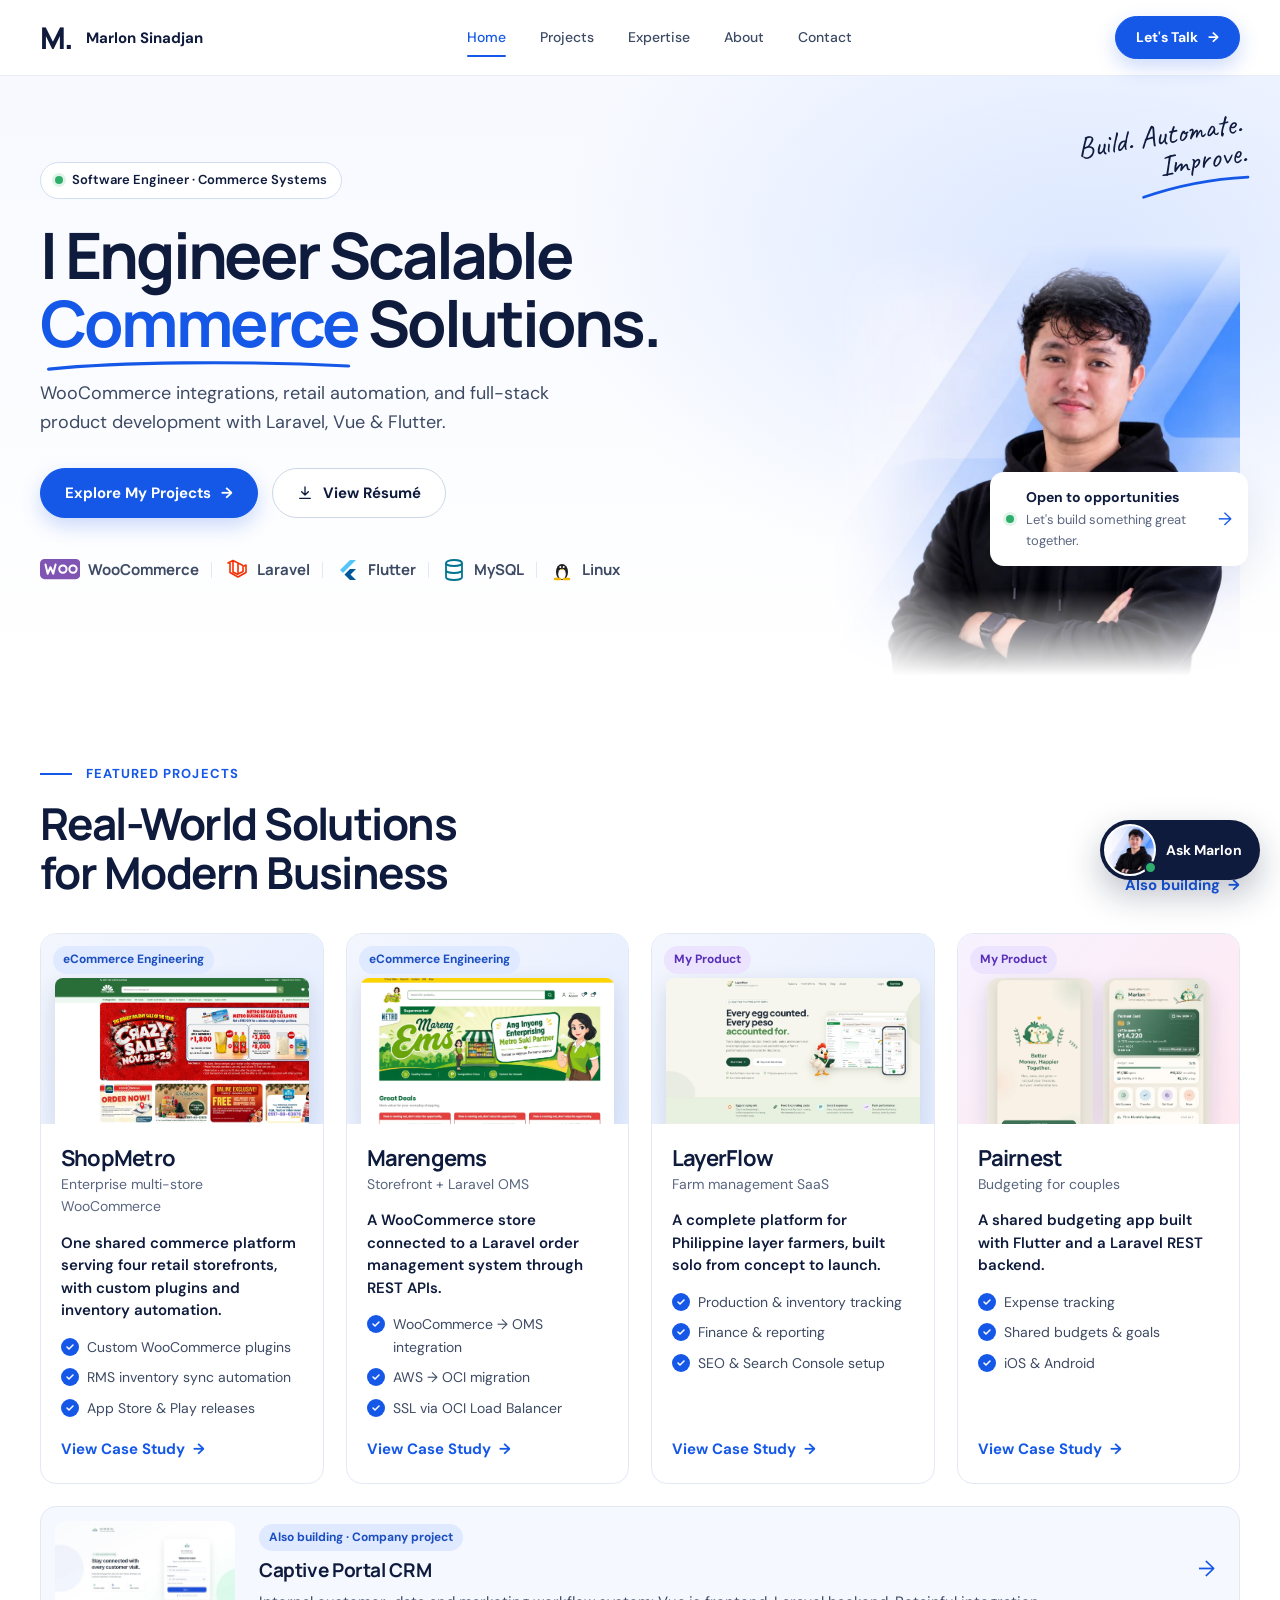
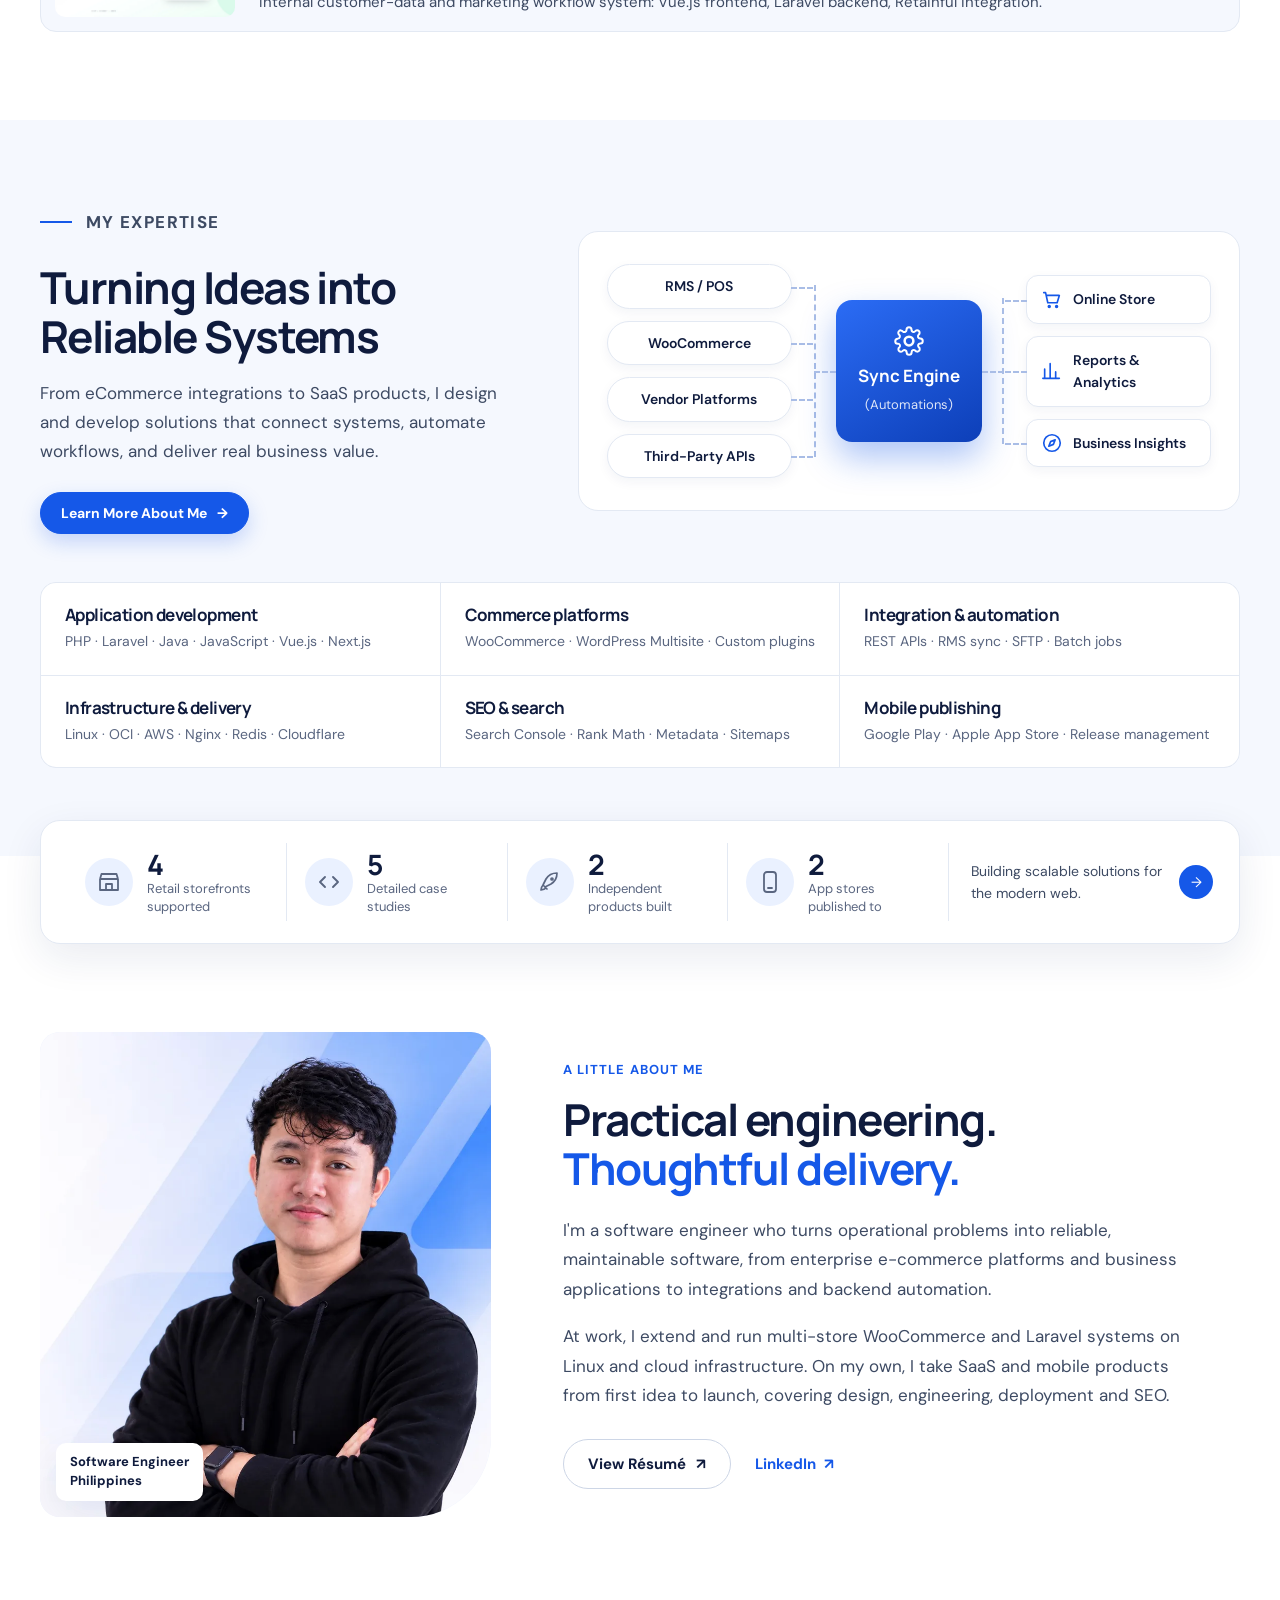
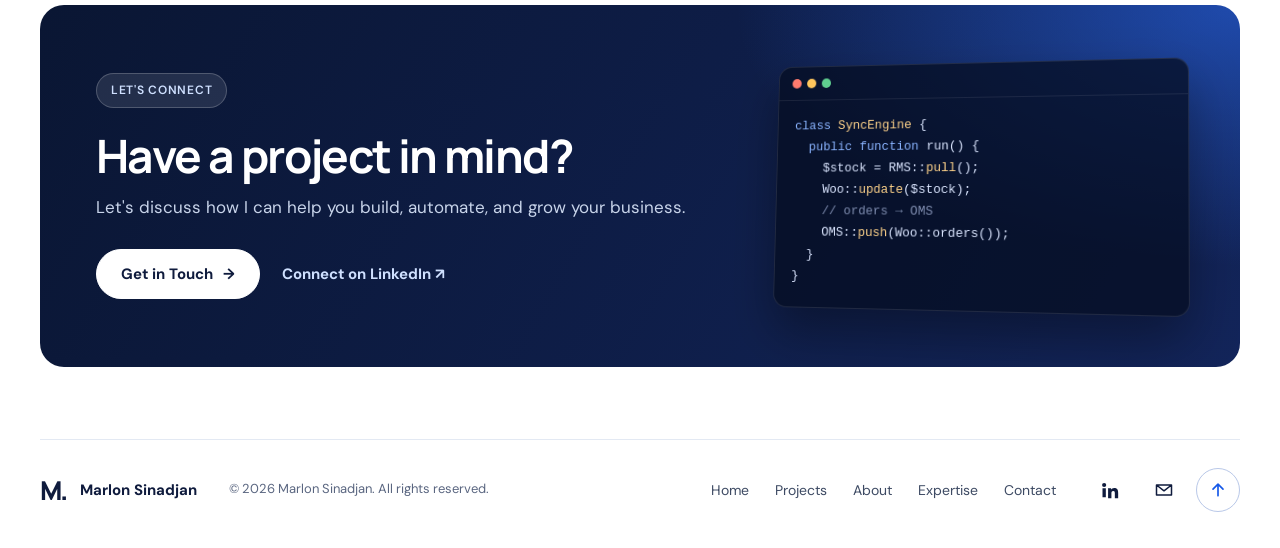
==== commit 437f21a5: "Add "Ask Marlon" portfolio assistant with predefined answers Co-Authored-By: Claude Opus 5.5 <norepl" ====
--- a/index.html
+++ b/index.html
@@ -75,7 +75,7 @@
           <p class="hero-intro">WooCommerce integrations, retail automation, and full-stack product development with Laravel, Vue&nbsp;&amp;&nbsp;Flutter.</p>
           <div class="hero-actions">
             <a class="button" href="#projects">Explore My Projects <span aria-hidden="true">→</span></a>
-            <a class="button button-outline" href="https://drive.google.com/file/d/1f6jyJkYjkloH6QEk32rkkA7pidsAauLK/view?usp=drive_link" target="_blank" rel="noopener">
+            <a class="button button-outline" href="Marlon-Sinadjan-Resume.pdf" target="_blank" rel="noopener" type="application/pdf">
               <svg width="16" height="16" viewBox="0 0 24 24" aria-hidden="true"><path d="M12 3v12m0 0-5-5m5 5 5-5M4 20h16" fill="none" stroke="currentColor" stroke-width="2" stroke-linecap="round" stroke-linejoin="round"/></svg>
               View Résumé
             </a>
@@ -261,7 +261,7 @@
           <p>I'm a software engineer who turns operational problems into reliable, maintainable software, from enterprise e-commerce platforms and business applications to integrations and backend automation.</p>
           <p>At work, I extend and run multi-store WooCommerce and Laravel systems on Linux and cloud infrastructure. On my own, I take SaaS and mobile products from first idea to launch, covering design, engineering, deployment and SEO.</p>
           <div class="about-actions">
-            <a class="button button-outline" href="https://drive.google.com/file/d/1f6jyJkYjkloH6QEk32rkkA7pidsAauLK/view?usp=drive_link" target="_blank" rel="noopener">View Résumé <span aria-hidden="true">↗</span></a>
+            <a class="button button-outline" href="Marlon-Sinadjan-Resume.pdf" target="_blank" rel="noopener" type="application/pdf">View Résumé <span aria-hidden="true">↗</span></a>
             <a class="text-link" href="https://www.linkedin.com/in/marlon-sinadjan-057580258" target="_blank" rel="noopener">LinkedIn <span aria-hidden="true">↗</span></a>
           </div>
         </div>
@@ -309,5 +309,6 @@
   </footer>
 
   <script src="main.js" defer></script>
+  <script src="assistant.js" defer></script>
 </body>
 </html>
--- a/style.css
+++ b/style.css
@@ -407,3 +407,82 @@
   *, *::before, *::after { animation-duration: .01ms !important; transition-duration: .01ms !important; }
   .js .reveal { opacity: 1; transform: none; }
 }
+
+/* =========================================================
+   Assistant ("Ask Marlon")
+   ========================================================= */
+.ask { position: fixed; right: 20px; bottom: 20px; z-index: 45; display: flex; flex-direction: column; align-items: flex-end; gap: 12px; font-family: var(--font); }
+.ask-launcher {
+  position: relative; display: flex; align-items: center; gap: 10px;
+  padding: 4px 18px 4px 4px; border: 0; border-radius: 999px; cursor: pointer;
+  background: var(--ink); color: #fff; box-shadow: 0 14px 34px rgba(15, 27, 61, .28);
+  font: 700 14px var(--font); transition: transform .2s, box-shadow .2s;
+}
+.ask-launcher:hover { transform: translateY(-2px); box-shadow: 0 18px 40px rgba(15, 27, 61, .34); }
+.ask-launcher img { width: 52px; height: 52px; border-radius: 50%; object-fit: cover; object-position: 55% 12%; background: var(--blue-soft); border: 2px solid #fff; }
+.ask-online { position: absolute; left: 44px; bottom: 6px; width: 13px; height: 13px; border-radius: 50%; background: var(--green); border: 2px solid var(--ink); }
+.ask-launcher:not(.no-wave) img { animation: ask-wave 3.2s ease-in-out 2s 2; }
+.ask.is-open .ask-label { display: none; }
+.ask.is-open .ask-launcher { padding-right: 4px; }
+@keyframes ask-wave { 0%, 100% { transform: rotate(0); } 10% { transform: rotate(-10deg); } 20% { transform: rotate(8deg); } 30% { transform: rotate(-6deg); } 40% { transform: rotate(0); } }
+
+.ask-bubble {
+  position: relative; max-width: 240px; padding: 12px 34px 12px 14px;
+  border-radius: 14px 14px 4px 14px; background: #fff; box-shadow: var(--shadow); border: 1px solid var(--line);
+  animation: ask-pop .35s ease-out;
+}
+.ask-bubble p { margin: 0; font-size: 14px; line-height: 1.45; cursor: pointer; }
+.ask-bubble-close { position: absolute; top: 4px; right: 4px; width: 28px; height: 28px; border: 0; border-radius: 50%; background: transparent; color: var(--muted); font-size: 18px; cursor: pointer; }
+.ask-bubble-close:hover { background: var(--soft); }
+@keyframes ask-pop { from { opacity: 0; transform: translateY(8px) scale(.96); } to { opacity: 1; transform: none; } }
+
+.ask-panel {
+  width: 380px; height: min(560px, calc(100vh - 120px)); display: flex; flex-direction: column;
+  border-radius: 20px; overflow: hidden; background: #fff; border: 1px solid var(--line);
+  box-shadow: 0 24px 60px rgba(15, 27, 61, .22); animation: ask-pop .25s ease-out;
+}
+.ask-panel[hidden], .ask-bubble[hidden] { display: none; }
+.ask-head { display: flex; align-items: center; gap: 12px; padding: 14px 12px 14px 16px; color: #fff; background: linear-gradient(120deg, #0a1633, #163a8a); }
+.ask-head img { width: 40px; height: 40px; border-radius: 50%; object-fit: cover; object-position: 55% 12%; border: 2px solid rgba(255, 255, 255, .7); background: var(--blue-soft); }
+.ask-head div { display: grid; flex: 1; line-height: 1.3; }
+.ask-head strong { font-family: var(--display); font-size: 15px; }
+.ask-head span { font-size: 12px; color: #c8d4ea; }
+.ask-close { display: grid; place-items: center; width: 40px; height: 40px; border: 0; border-radius: 50%; background: transparent; color: #fff; cursor: pointer; }
+.ask-close:hover { background: rgba(255, 255, 255, .12); }
+.ask-close svg { width: 20px; height: 20px; }
+
+.ask-log { flex: 1; overflow-y: auto; padding: 16px 14px; display: flex; flex-direction: column; gap: 10px; background: var(--soft); overscroll-behavior: contain; }
+.ask-msg { max-width: 88%; padding: 10px 13px; font-size: 14px; line-height: 1.55; border-radius: 14px; word-wrap: break-word; }
+.ask-bot { align-self: flex-start; background: #fff; color: var(--ink); border: 1px solid var(--line); border-bottom-left-radius: 4px; }
+.ask-user { align-self: flex-end; background: var(--blue); color: #fff; border-bottom-right-radius: 4px; }
+.ask-bot a { color: var(--blue); font-weight: 700; }
+.ask-typing { display: flex; gap: 4px; padding: 13px 14px; }
+.ask-typing span { width: 7px; height: 7px; border-radius: 50%; background: #9daac0; animation: ask-dot 1s infinite ease-in-out; }
+.ask-typing span:nth-child(2) { animation-delay: .15s; }
+.ask-typing span:nth-child(3) { animation-delay: .3s; }
+@keyframes ask-dot { 0%, 80%, 100% { opacity: .35; transform: translateY(0); } 40% { opacity: 1; transform: translateY(-3px); } }
+.ask-chips { display: flex; flex-wrap: wrap; gap: 8px; }
+.ask-chip { min-height: 36px; padding: 7px 13px; border: 1px solid #b9c8e8; border-radius: 999px; background: #fff; color: var(--blue); font: 600 13px var(--font); cursor: pointer; transition: background .2s, border-color .2s; }
+.ask-chip:hover { background: var(--blue-soft); border-color: var(--blue); }
+
+.ask-form { display: flex; gap: 8px; padding: 12px; border-top: 1px solid var(--line); background: #fff; }
+.ask-form input { flex: 1; min-width: 0; height: 44px; padding: 0 14px; border: 1px solid #cdd6e6; border-radius: 999px; font: 15px var(--font); color: var(--ink); }
+.ask-form input:focus { outline: none; border-color: var(--blue); box-shadow: 0 0 0 3px rgba(21, 88, 232, .15); }
+.ask-form button { display: grid; place-items: center; width: 44px; height: 44px; flex: none; border: 0; border-radius: 50%; background: var(--blue); color: #fff; cursor: pointer; }
+.ask-form button:hover { background: var(--blue-dark); }
+.ask-form svg { width: 20px; height: 20px; }
+
+@media (max-width: 720px) {
+  .ask { right: 14px; bottom: 14px; }
+  .ask-launcher { padding-right: 4px; }
+  .ask-label { display: none; }
+  .ask-launcher img { width: 50px; height: 50px; }
+  .ask-online { left: 42px; }
+  .ask.is-open { left: 0; right: 0; bottom: 0; }
+  .ask.is-open .ask-launcher { display: none; }
+  .ask-panel { width: 100%; height: min(78vh, 620px); border-radius: 20px 20px 0 0; border-bottom: 0; }
+  .ask-form input { font-size: 16px; }
+}
+@media (prefers-reduced-motion: reduce) {
+  .ask-launcher img, .ask-bubble, .ask-panel, .ask-typing span { animation: none !important; }
+}
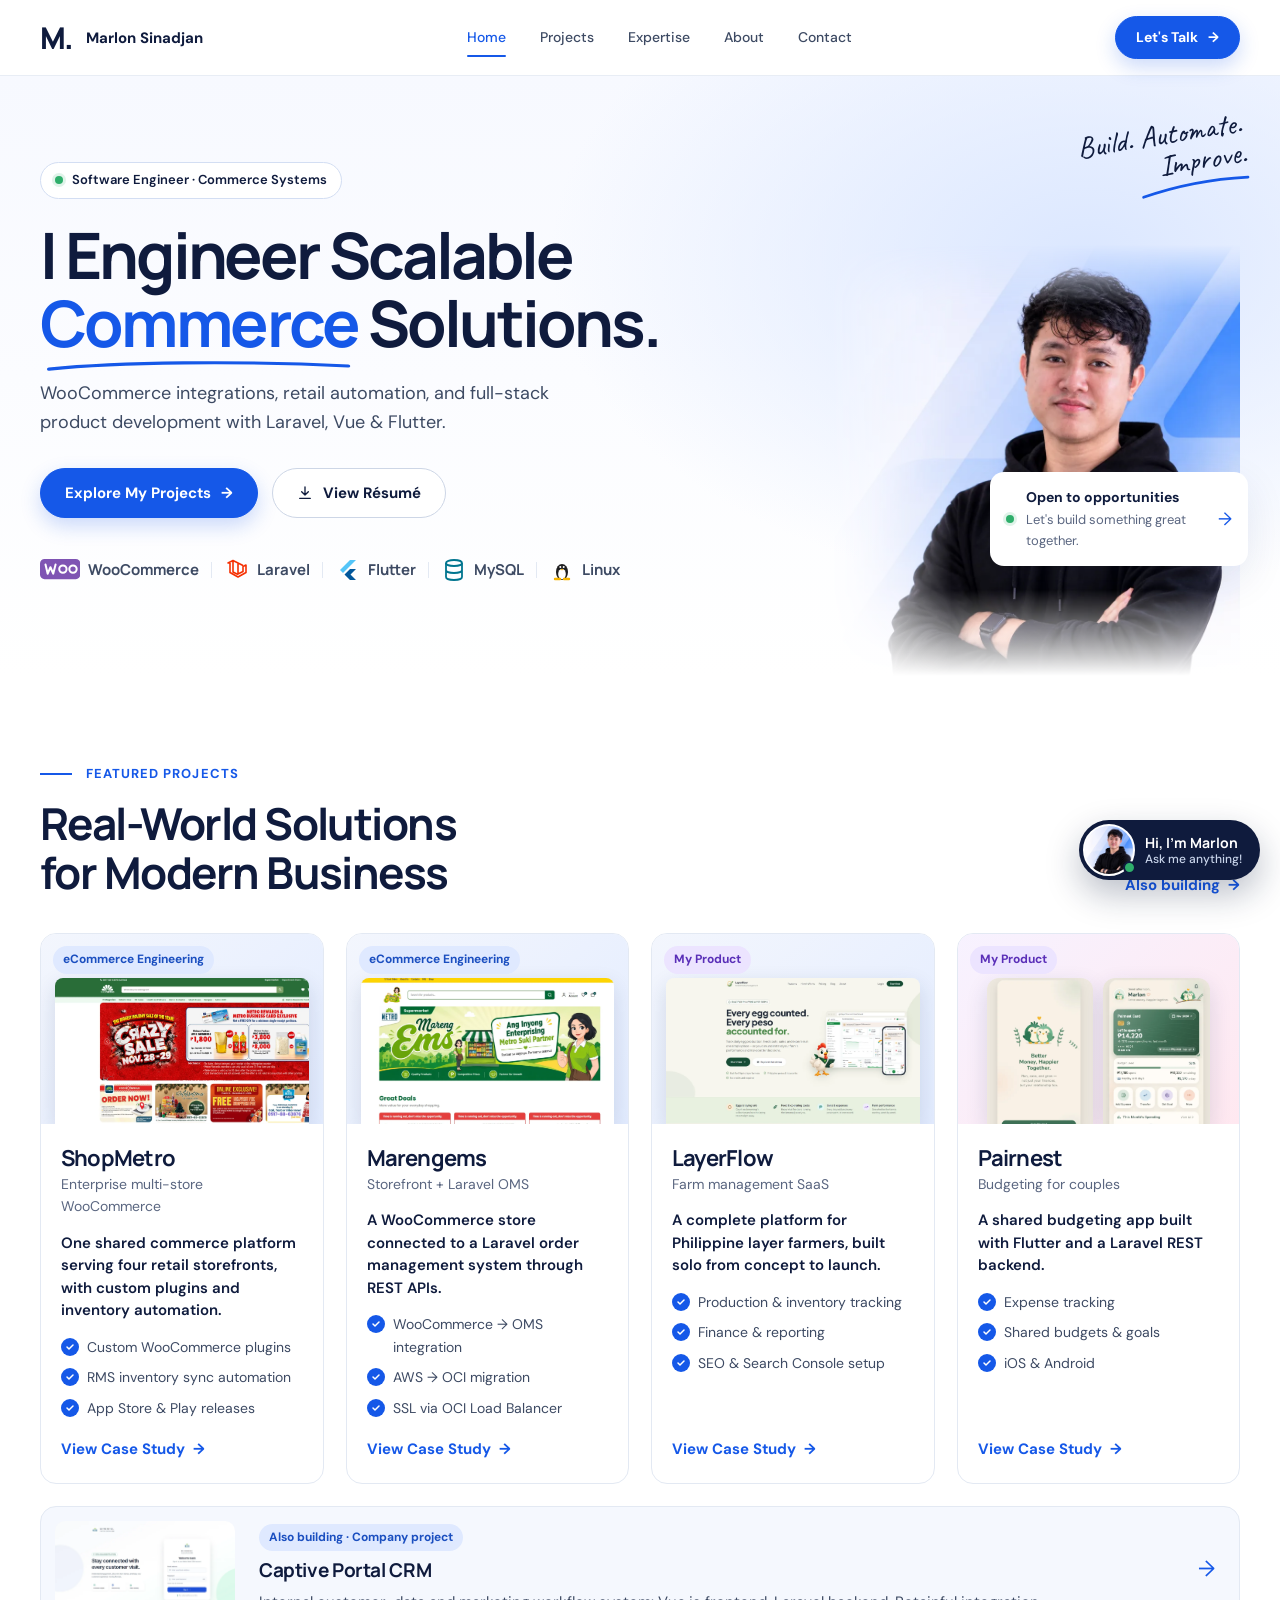
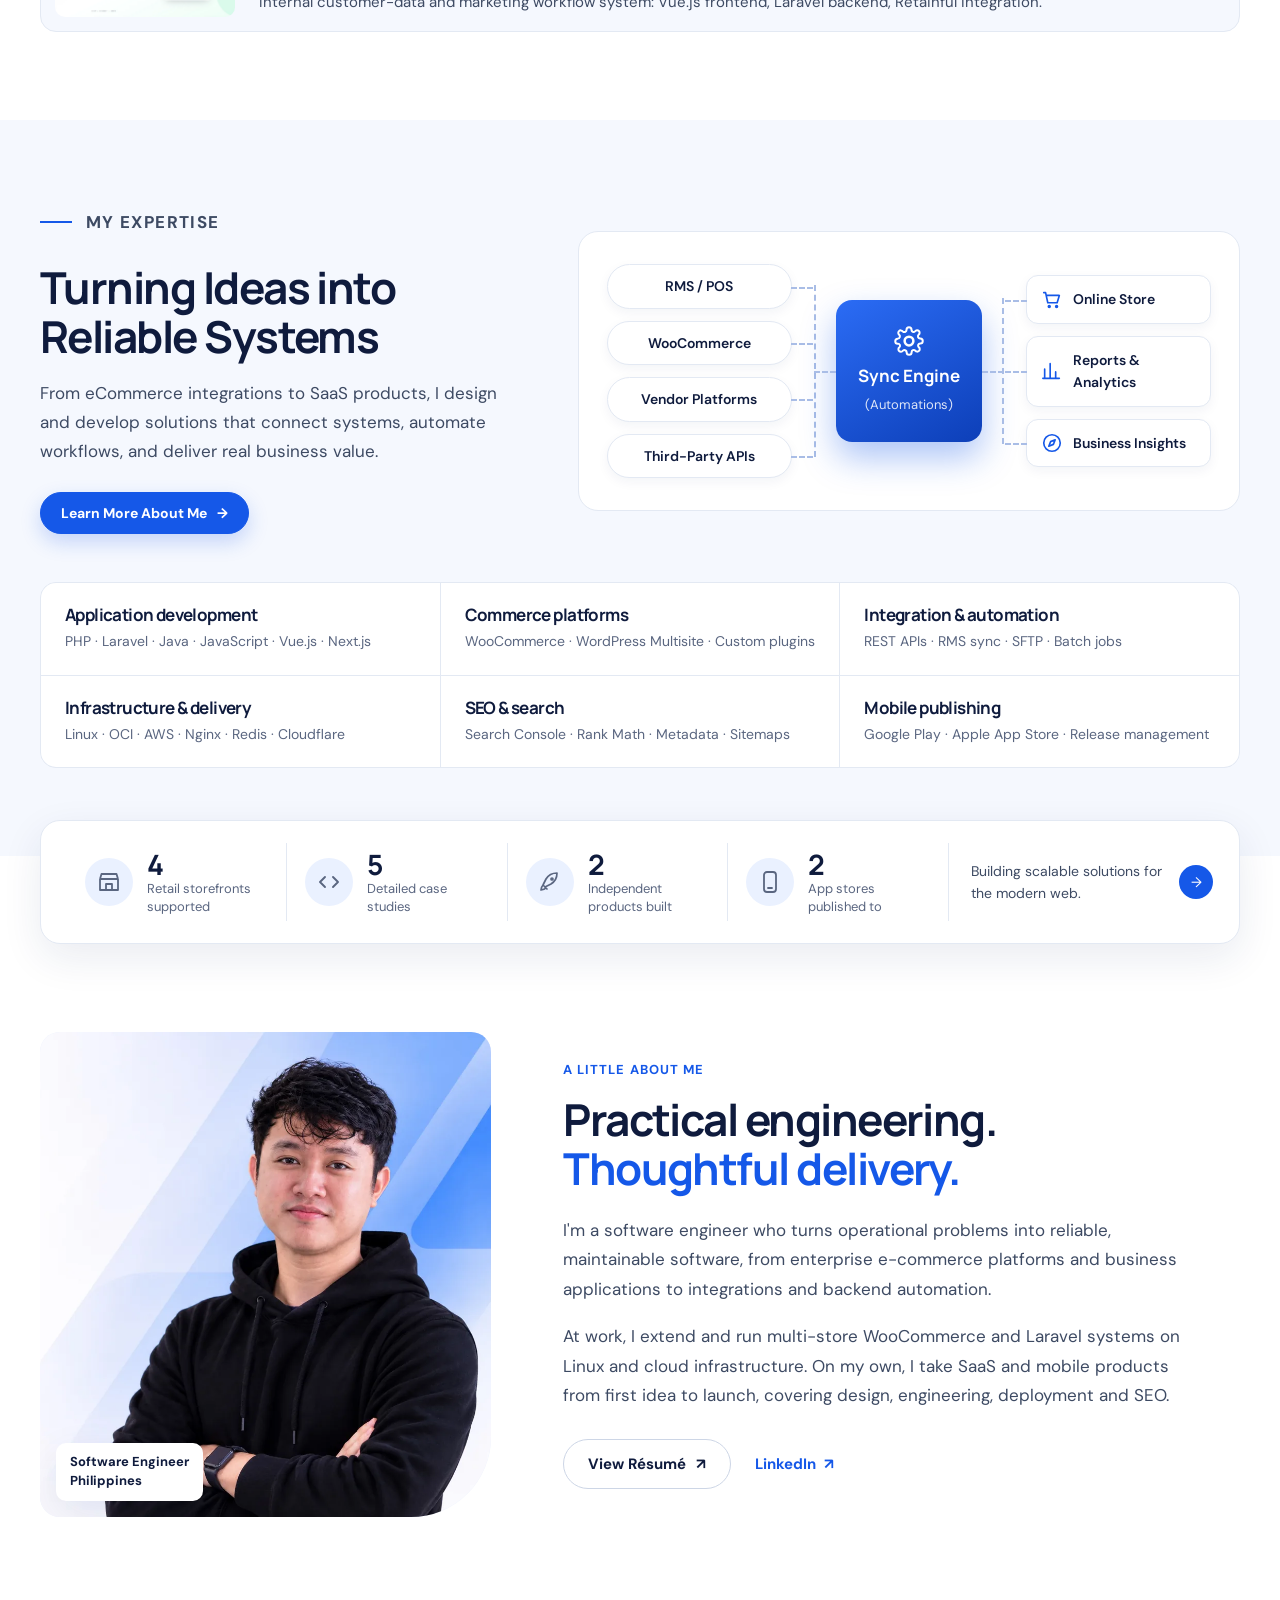
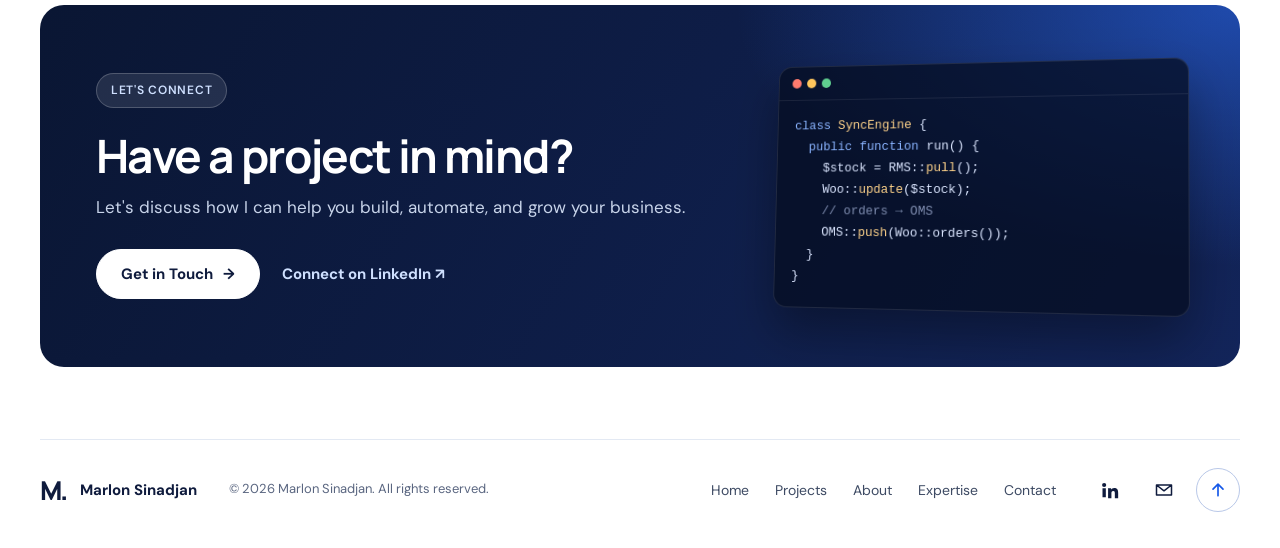
==== commit 7cf38a08: "Use clean extensionless URLs for case study pages GitHub Pages serves foo.html at /foo, so drop .htm" ====
--- a/index.html
+++ b/index.html
@@ -127,7 +127,7 @@
                 <li>RMS inventory sync automation</li>
                 <li>App Store &amp; Play releases</li>
               </ul>
-              <a class="text-link" href="projects/shopmetro.html">View Case Study <span aria-hidden="true">→</span><span class="sr-only"> for ShopMetro</span></a>
+              <a class="text-link" href="projects/shopmetro">View Case Study <span aria-hidden="true">→</span><span class="sr-only"> for ShopMetro</span></a>
             </div>
           </article>
 
@@ -145,7 +145,7 @@
                 <li>AWS → OCI migration</li>
                 <li>SSL via OCI Load Balancer</li>
               </ul>
-              <a class="text-link" href="projects/marengems.html">View Case Study <span aria-hidden="true">→</span><span class="sr-only"> for Marengems</span></a>
+              <a class="text-link" href="projects/marengems">View Case Study <span aria-hidden="true">→</span><span class="sr-only"> for Marengems</span></a>
             </div>
           </article>
 
@@ -163,7 +163,7 @@
                 <li>Finance &amp; reporting</li>
                 <li>SEO &amp; Search Console setup</li>
               </ul>
-              <a class="text-link" href="projects/layerflow.html">View Case Study <span aria-hidden="true">→</span><span class="sr-only"> for LayerFlow</span></a>
+              <a class="text-link" href="projects/layerflow">View Case Study <span aria-hidden="true">→</span><span class="sr-only"> for LayerFlow</span></a>
             </div>
           </article>
 
@@ -182,12 +182,12 @@
                 <li>Shared budgets &amp; goals</li>
                 <li>iOS &amp; Android</li>
               </ul>
-              <a class="text-link" href="projects/pairnest.html">View Case Study <span aria-hidden="true">→</span><span class="sr-only"> for Pairnest</span></a>
+              <a class="text-link" href="projects/pairnest">View Case Study <span aria-hidden="true">→</span><span class="sr-only"> for Pairnest</span></a>
             </div>
           </article>
         </div>
 
-        <a class="also-card reveal" id="also-building" href="projects/captive-portal-crm.html">
+        <a class="also-card reveal" id="also-building" href="projects/captive-portal-crm">
           <img src="assets/images/projects/crm-captive-portal-login.webp" width="1600" height="779" alt="" loading="lazy" decoding="async">
           <span class="also-text">
             <span class="badge">Also building · Company project</span>
--- a/style.css
+++ b/style.css
@@ -422,6 +422,9 @@
 .ask-launcher img { width: 52px; height: 52px; border-radius: 50%; object-fit: cover; object-position: 55% 12%; background: var(--blue-soft); border: 2px solid #fff; }
 .ask-online { position: absolute; left: 44px; bottom: 6px; width: 13px; height: 13px; border-radius: 50%; background: var(--green); border: 2px solid var(--ink); }
 .ask-launcher:not(.no-wave) img { animation: ask-wave 3.2s ease-in-out 2s 2; }
+.ask-label { display: grid; line-height: 1.2; text-align: left; }
+.ask-label strong { font: 700 14px var(--display); }
+.ask-label small { font-size: 12px; font-weight: 500; color: #c8d4ea; }
 .ask.is-open .ask-label { display: none; }
 .ask.is-open .ask-launcher { padding-right: 4px; }
 @keyframes ask-wave { 0%, 100% { transform: rotate(0); } 10% { transform: rotate(-10deg); } 20% { transform: rotate(8deg); } 30% { transform: rotate(-6deg); } 40% { transform: rotate(0); } }
@@ -471,6 +474,7 @@
 .ask-form button { display: grid; place-items: center; width: 44px; height: 44px; flex: none; border: 0; border-radius: 50%; background: var(--blue); color: #fff; cursor: pointer; }
 .ask-form button:hover { background: var(--blue-dark); }
 .ask-form svg { width: 20px; height: 20px; }
+.ask-note { margin: 0; padding: 0 12px 10px; background: #fff; color: var(--muted); font-size: 11.5px; text-align: center; }
 
 @media (max-width: 720px) {
   .ask { right: 14px; bottom: 14px; }
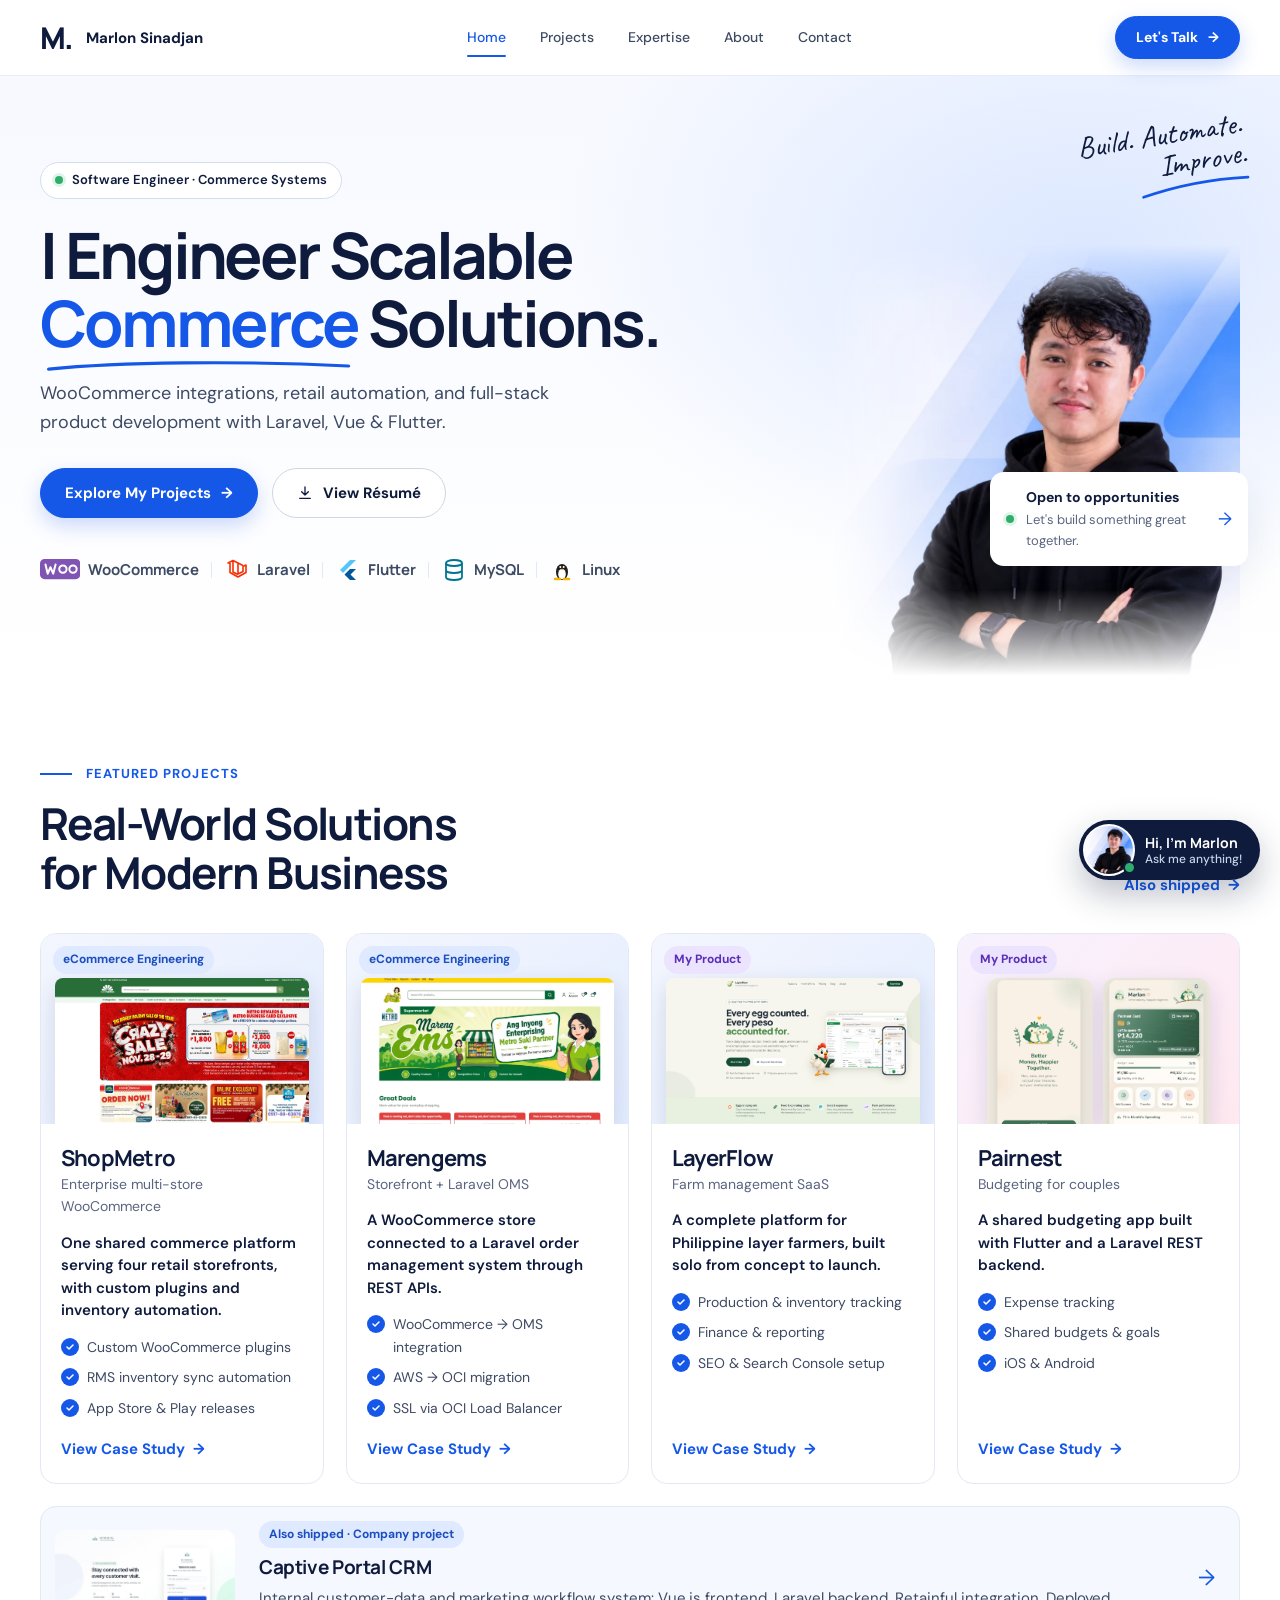
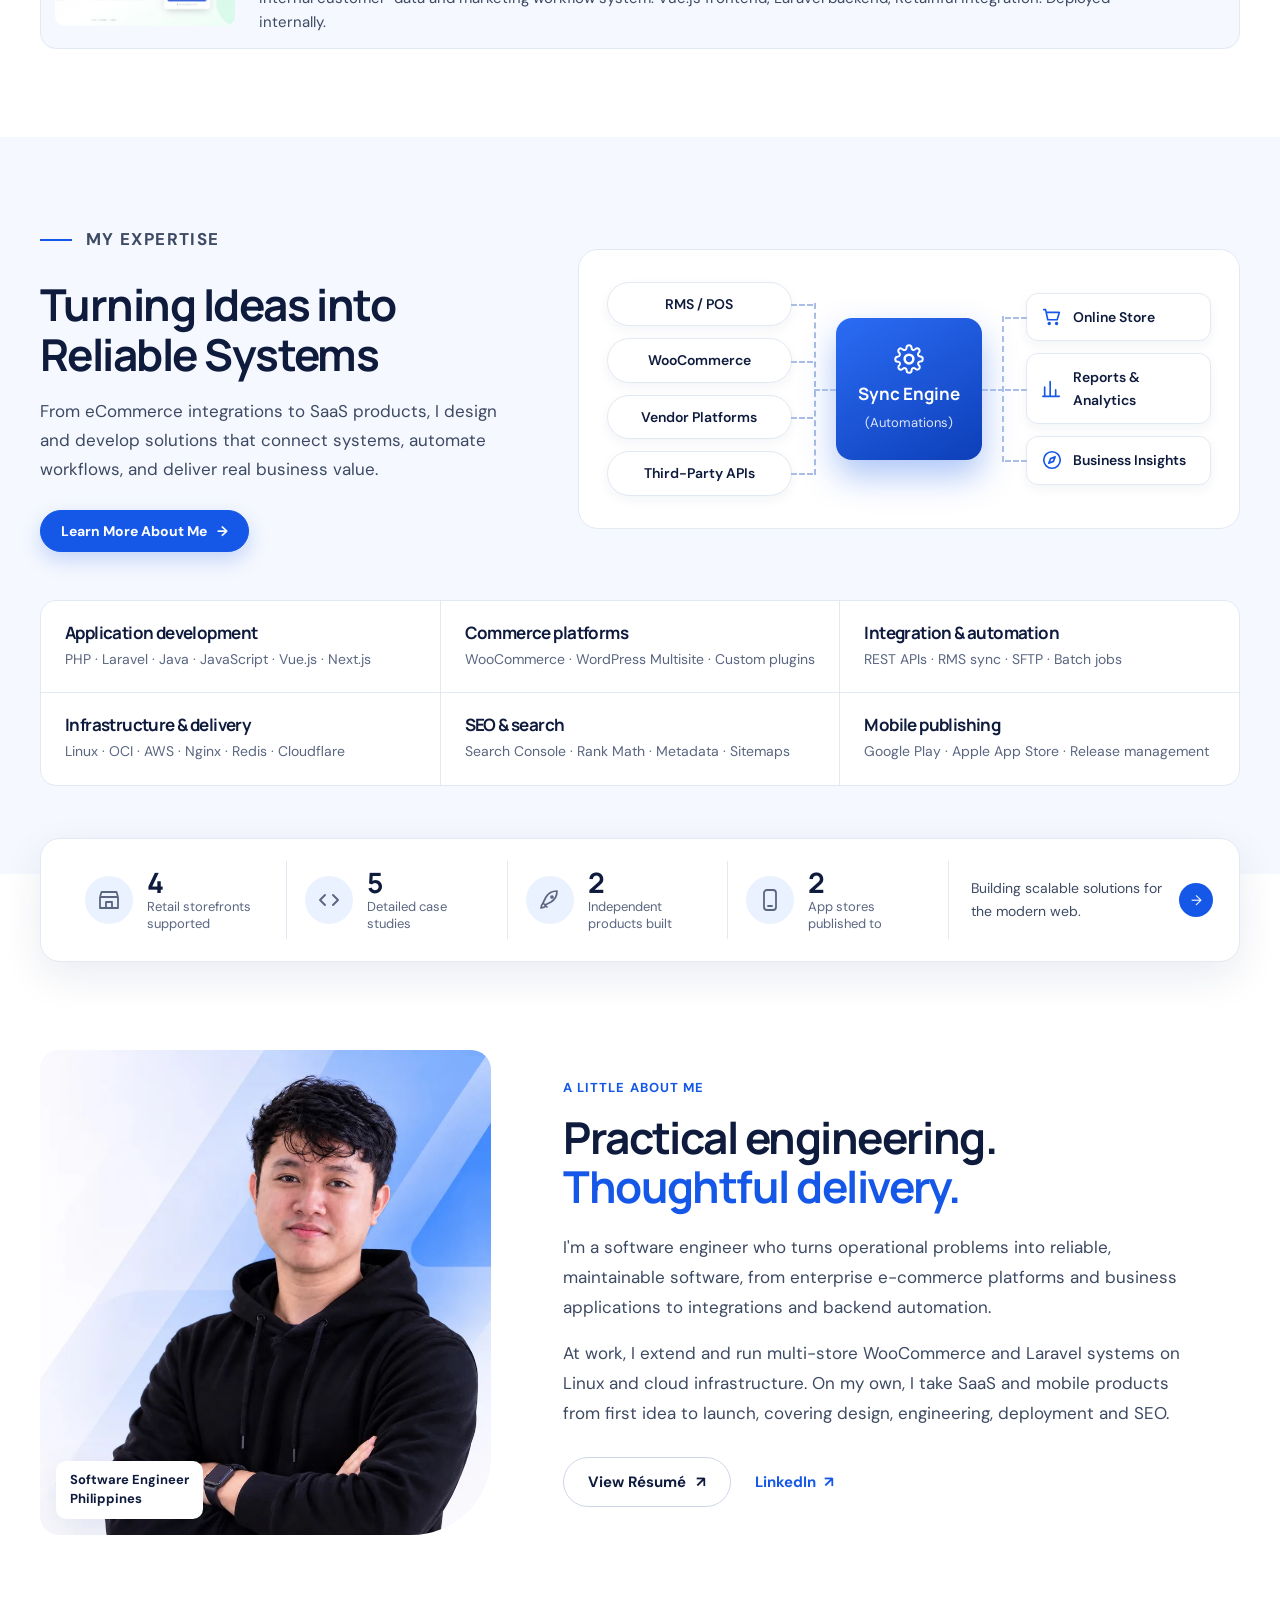
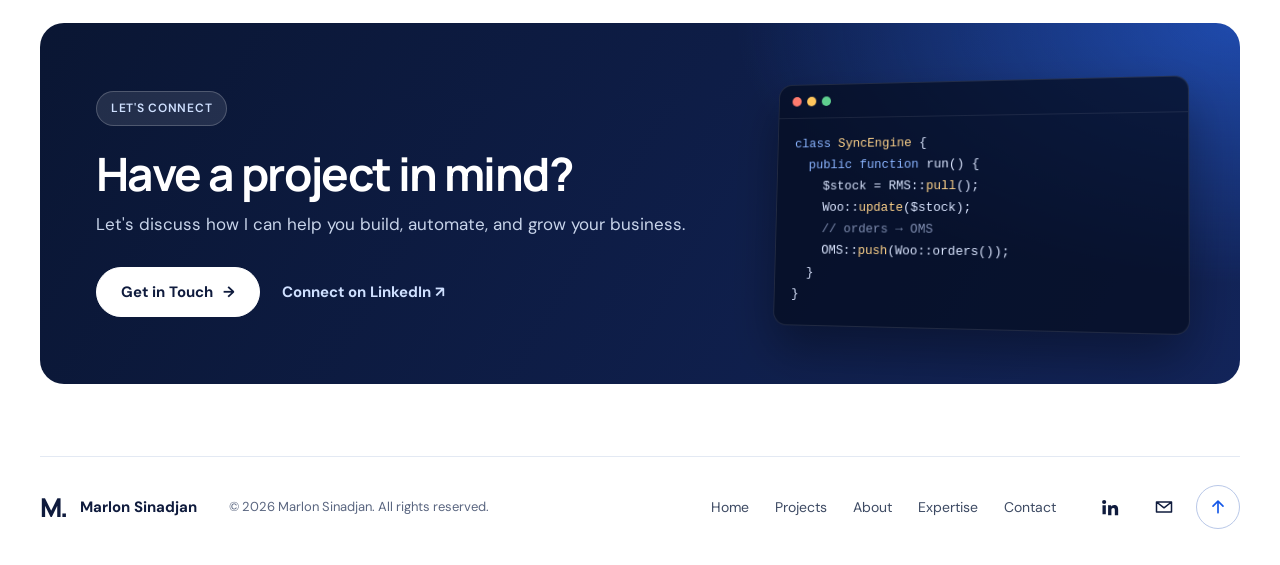
==== commit cfde29f6: "Mark Captive Portal CRM as deployed internally Co-Authored-By: Claude Opus 5.5 <noreply@anthropic.co" ====
--- a/index.html
+++ b/index.html
@@ -3,7 +3,7 @@
 <head>
   <meta charset="UTF-8">
   <meta name="viewport" content="width=device-width, initial-scale=1">
-  <title>Marlon Sinadjan — Laravel &amp; WooCommerce Developer (Philippines)</title>
+  <title>Marlon Sinadjan — Software Developer</title>
   <meta name="description" content="Marlon Sinadjan is a Philippines-based software engineer building scalable commerce systems: WooCommerce engineering, Laravel applications, retail integrations, SaaS products and cloud deployments.">
   <meta name="author" content="Marlon Sinadjan">
   <link rel="canonical" href="https://suigeneris1224.github.io/marlon-s_portfolio/">
@@ -109,7 +109,7 @@
             <p class="eyebrow">Featured projects</p>
             <h2>Real-World Solutions<br>for Modern Business</h2>
           </div>
-          <a class="text-link" href="#also-building">Also building <span aria-hidden="true">→</span></a>
+          <a class="text-link" href="#also-building">Also shipped <span aria-hidden="true">→</span></a>
         </div>
 
         <div class="project-grid">
@@ -190,9 +190,9 @@
         <a class="also-card reveal" id="also-building" href="projects/captive-portal-crm">
           <img src="assets/images/projects/crm-captive-portal-login.webp" width="1600" height="779" alt="" loading="lazy" decoding="async">
           <span class="also-text">
-            <span class="badge">Also building · Company project</span>
+            <span class="badge">Also shipped · Company project</span>
             <strong>Captive Portal CRM</strong>
-            <span>Internal customer-data and marketing workflow system: Vue.js frontend, Laravel backend, Retainful integration.</span>
+            <span>Internal customer-data and marketing workflow system: Vue.js frontend, Laravel backend, Retainful integration. Deployed internally.</span>
           </span>
           <span class="also-arrow" aria-hidden="true">→</span>
         </a>
